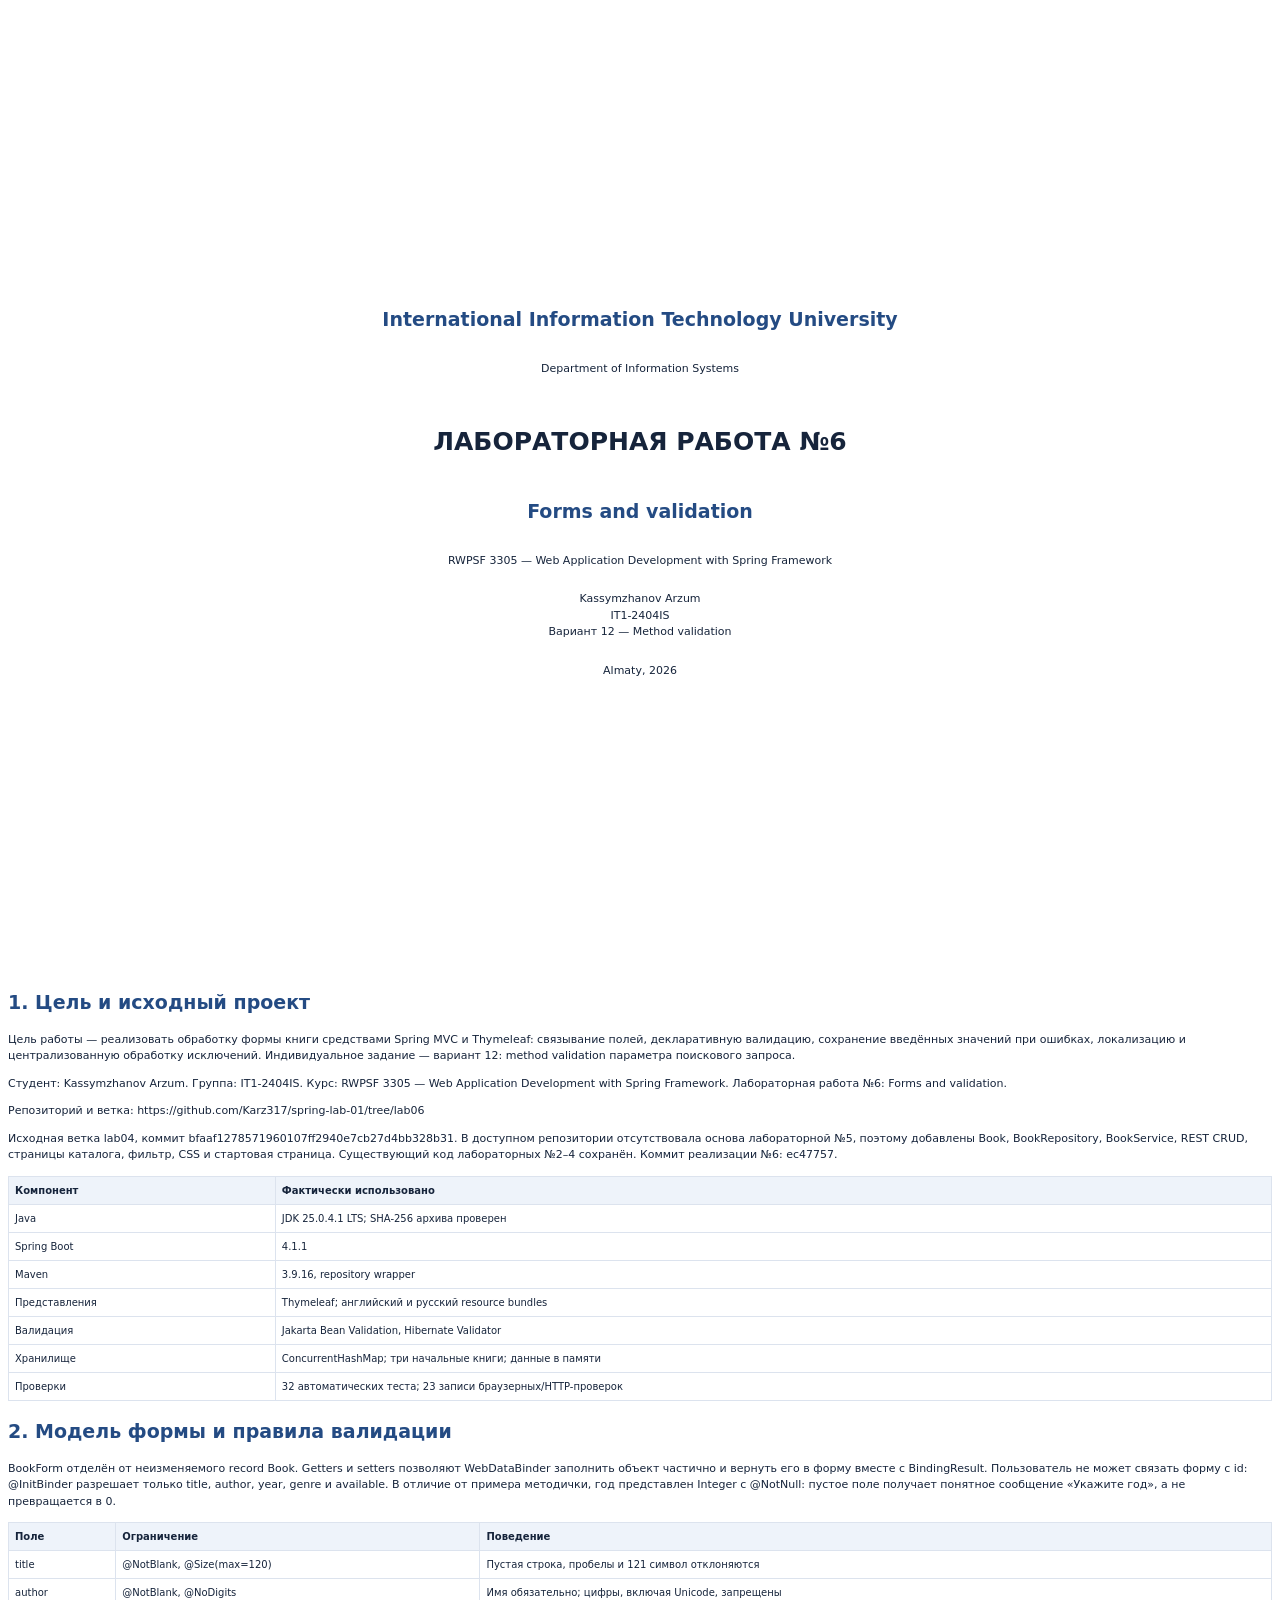
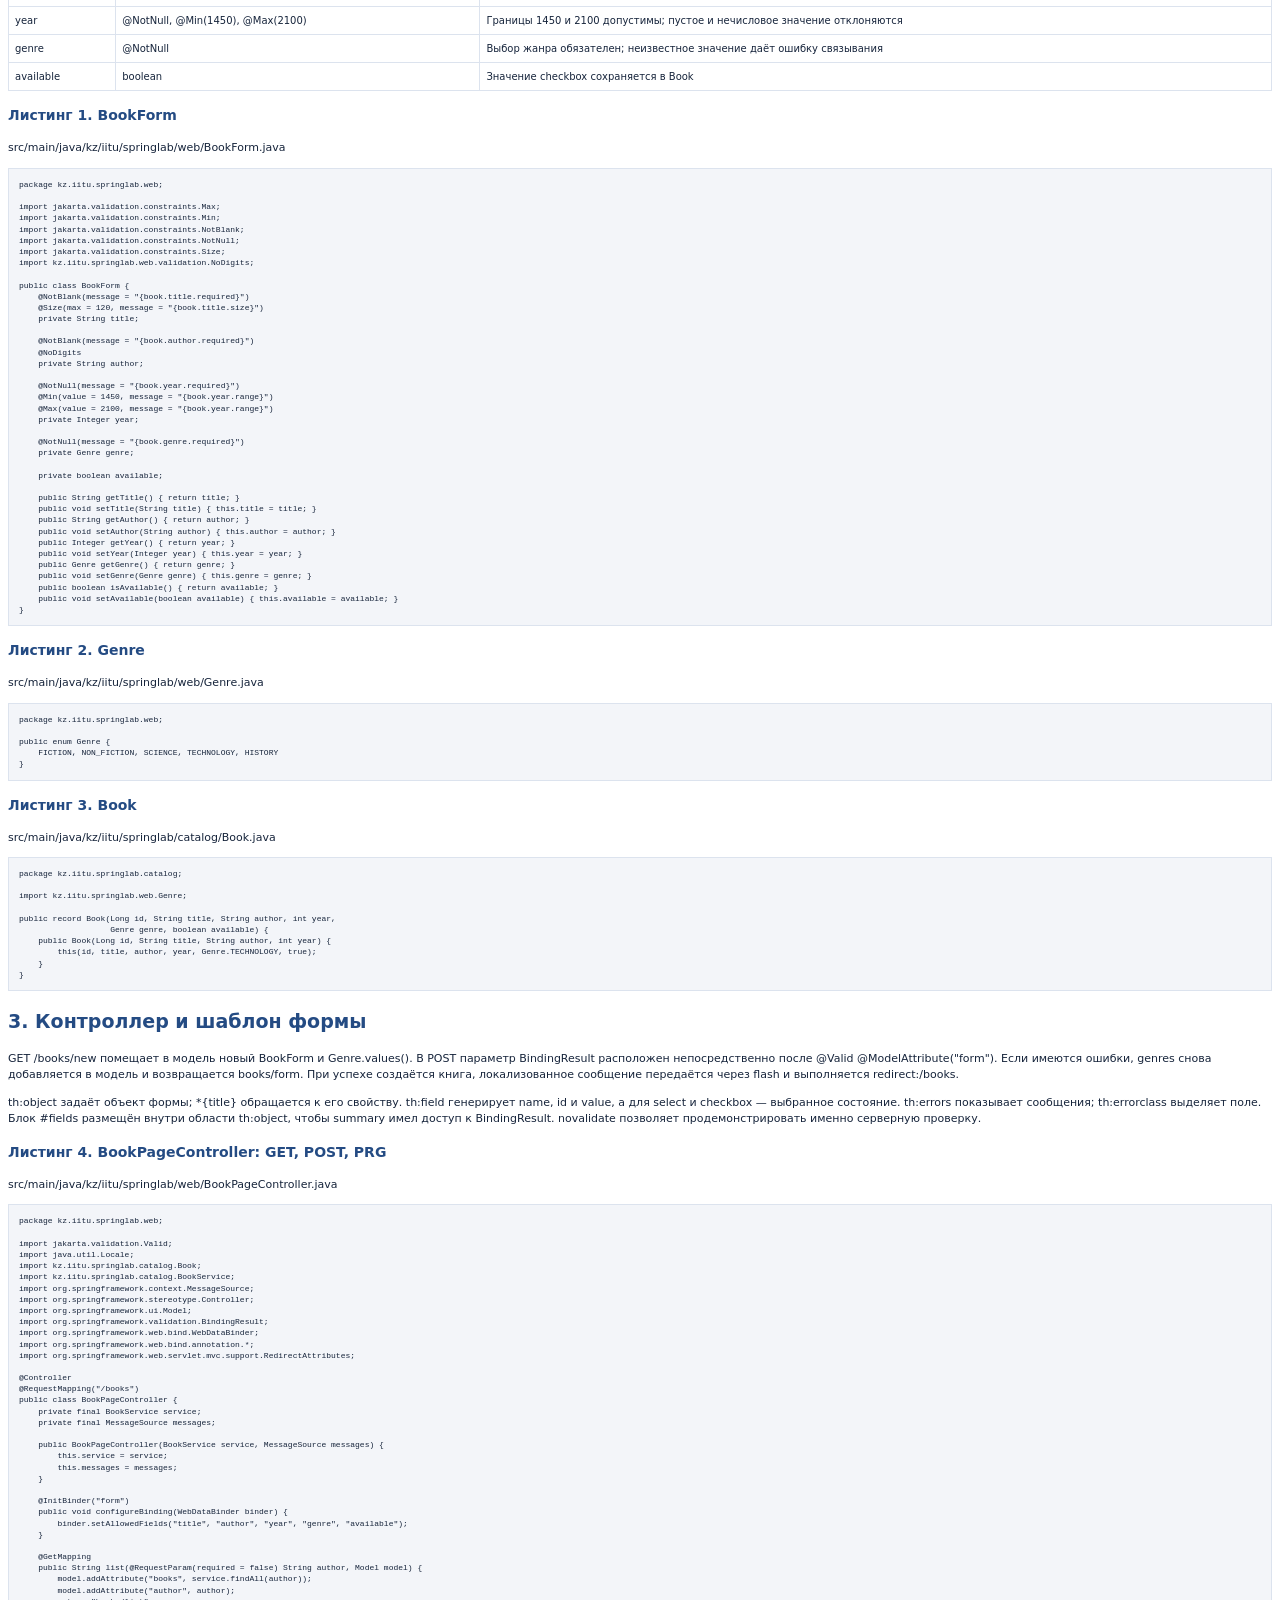
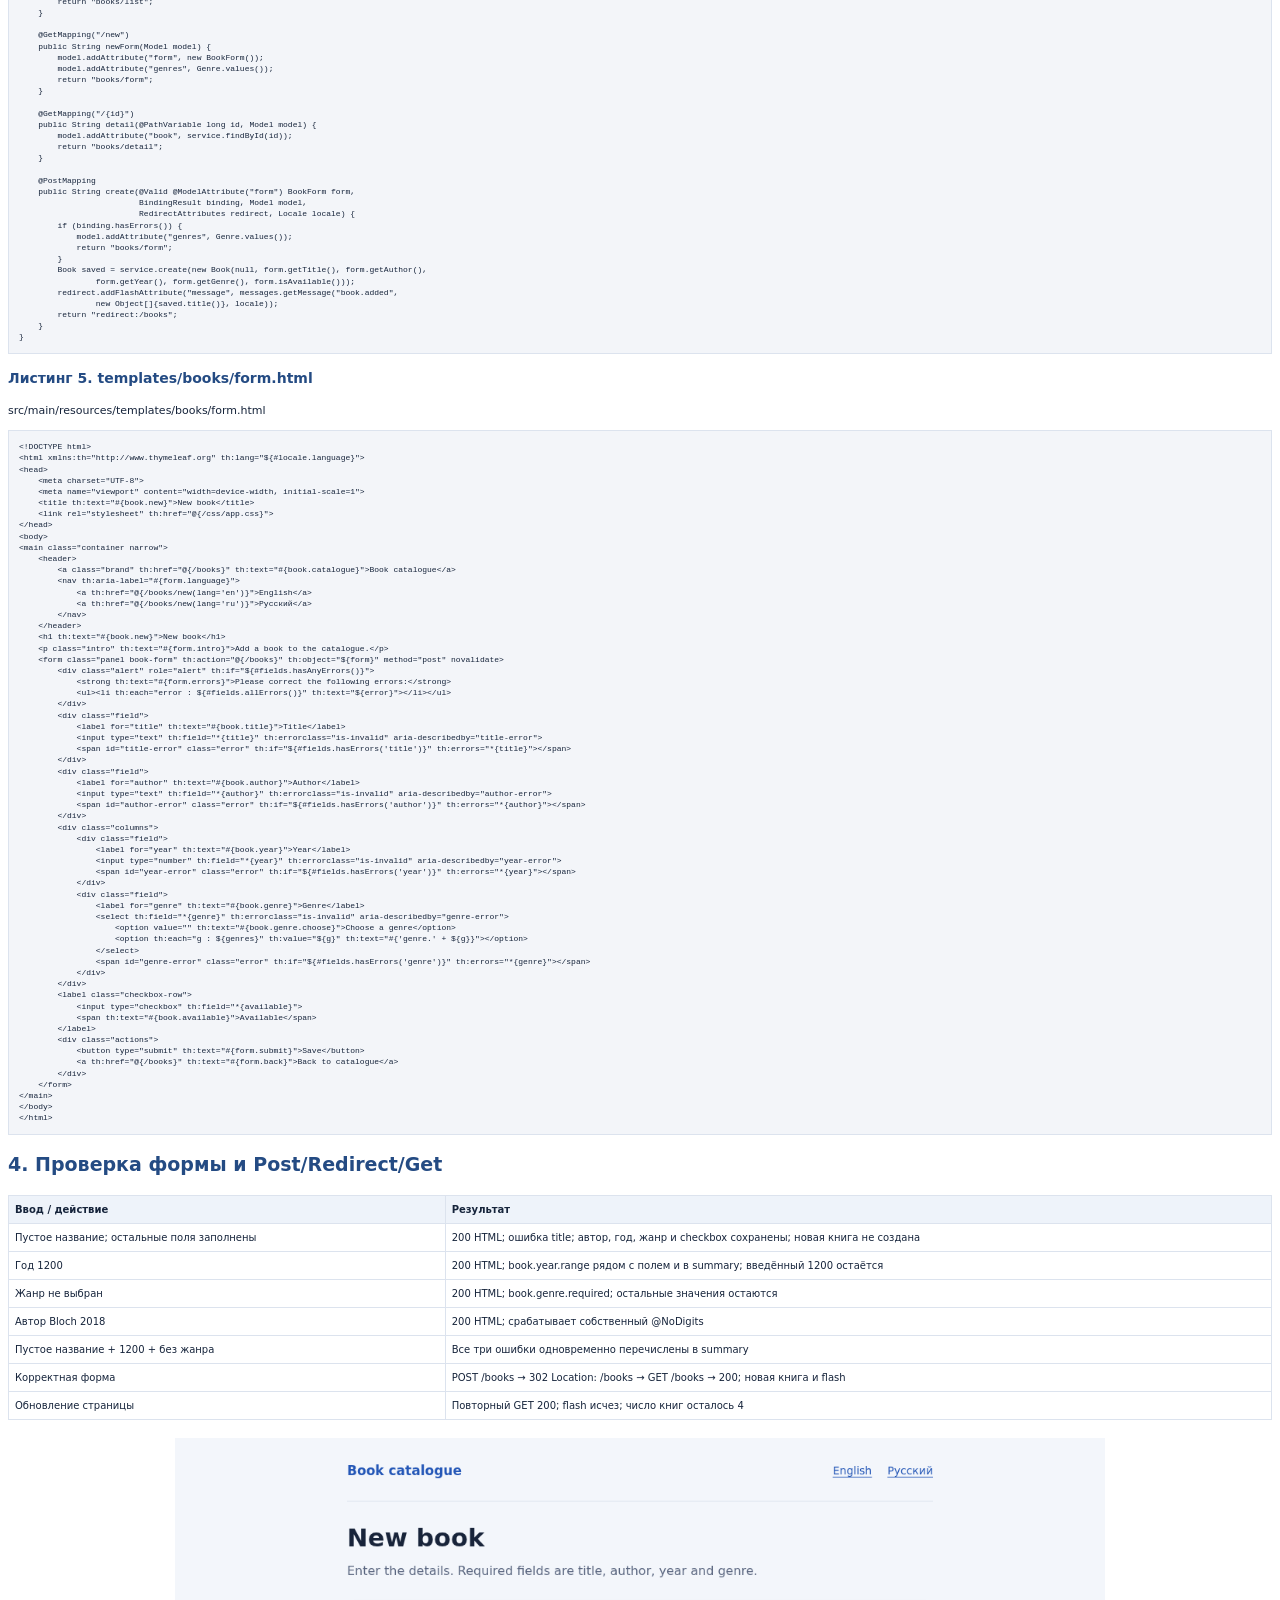
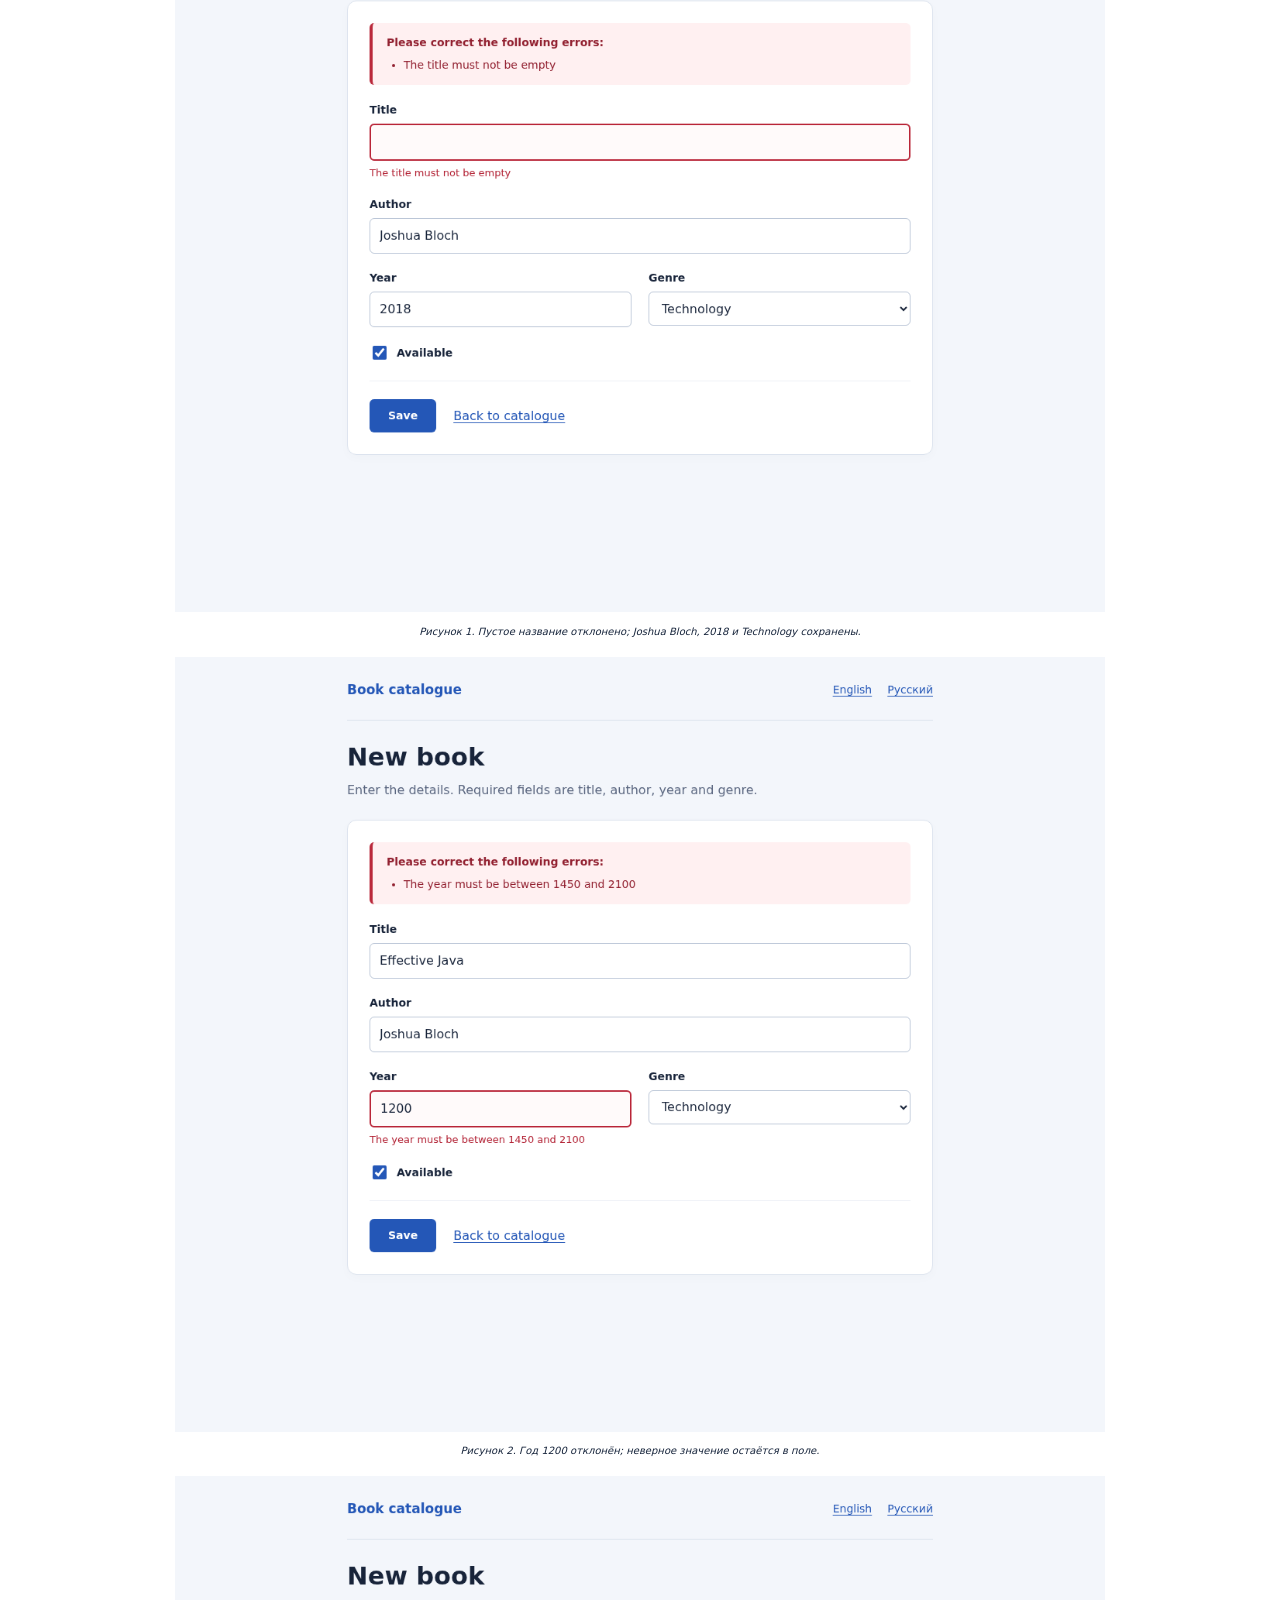
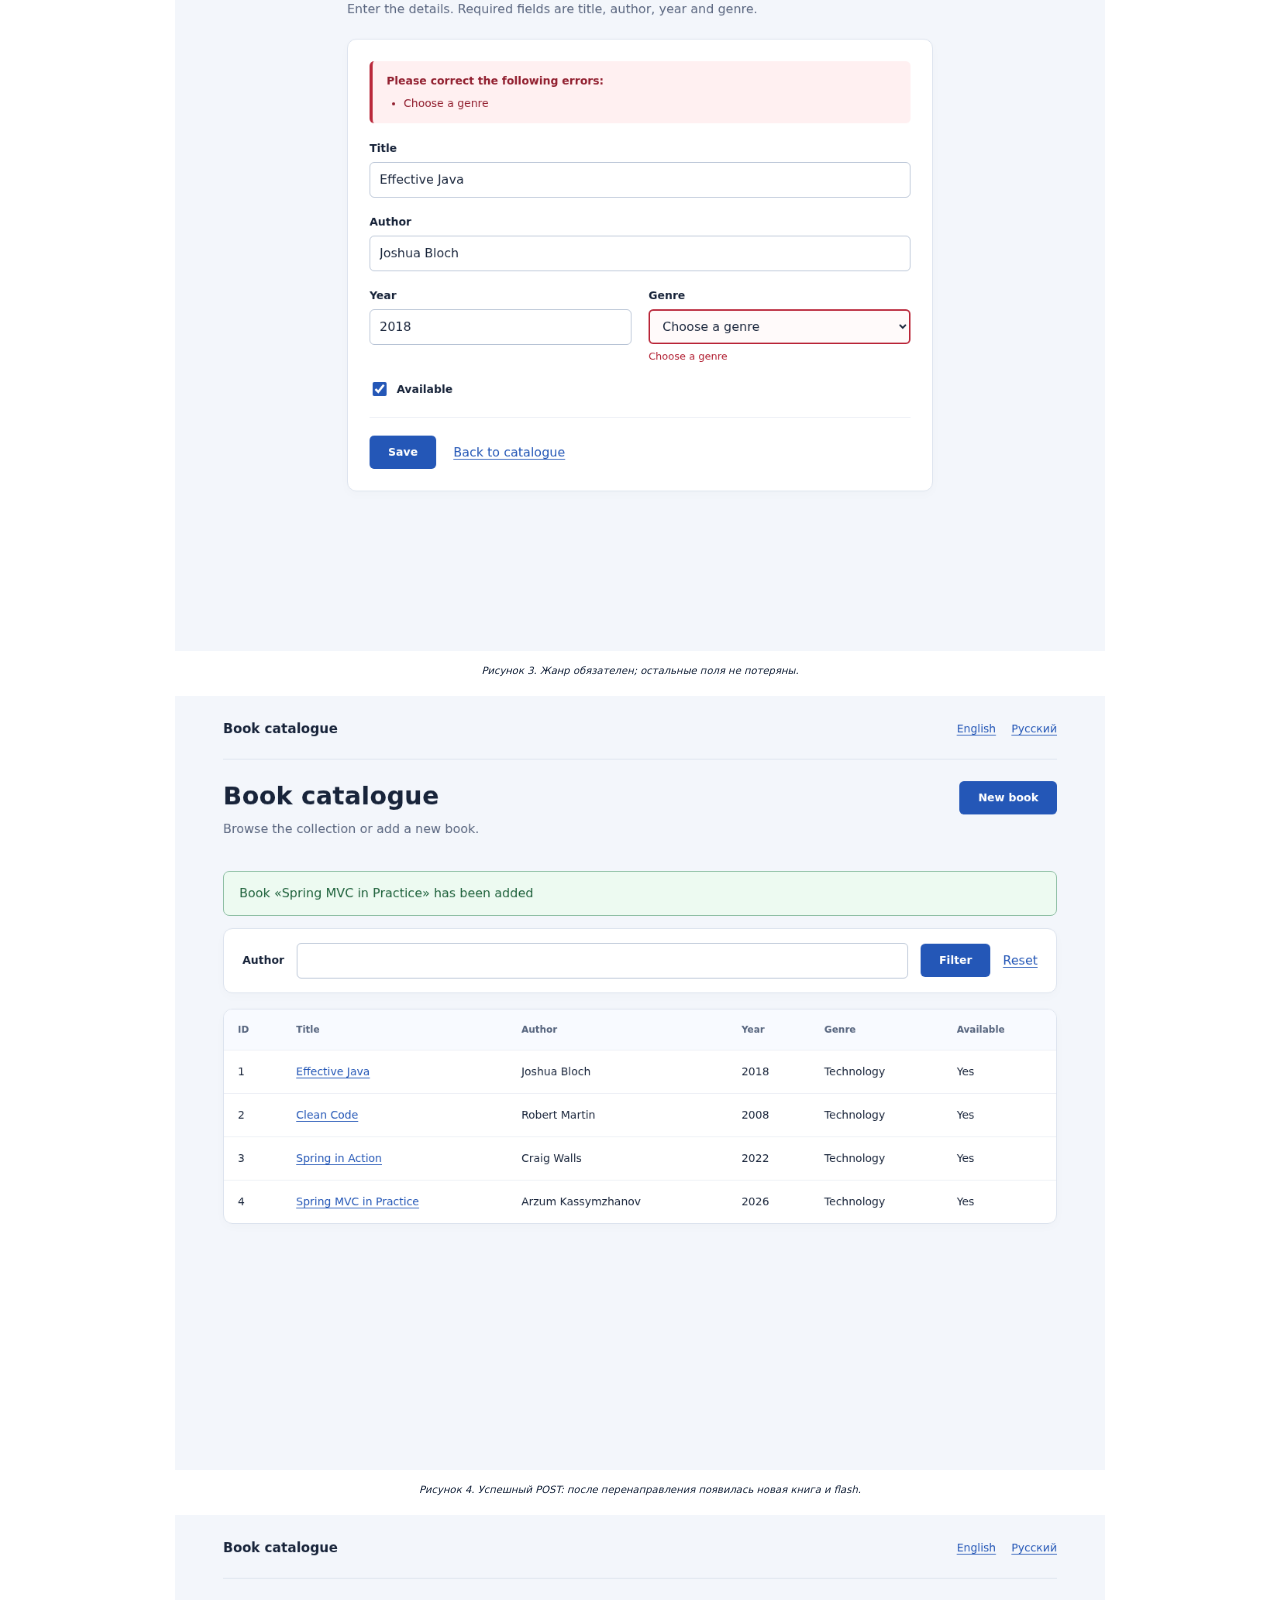
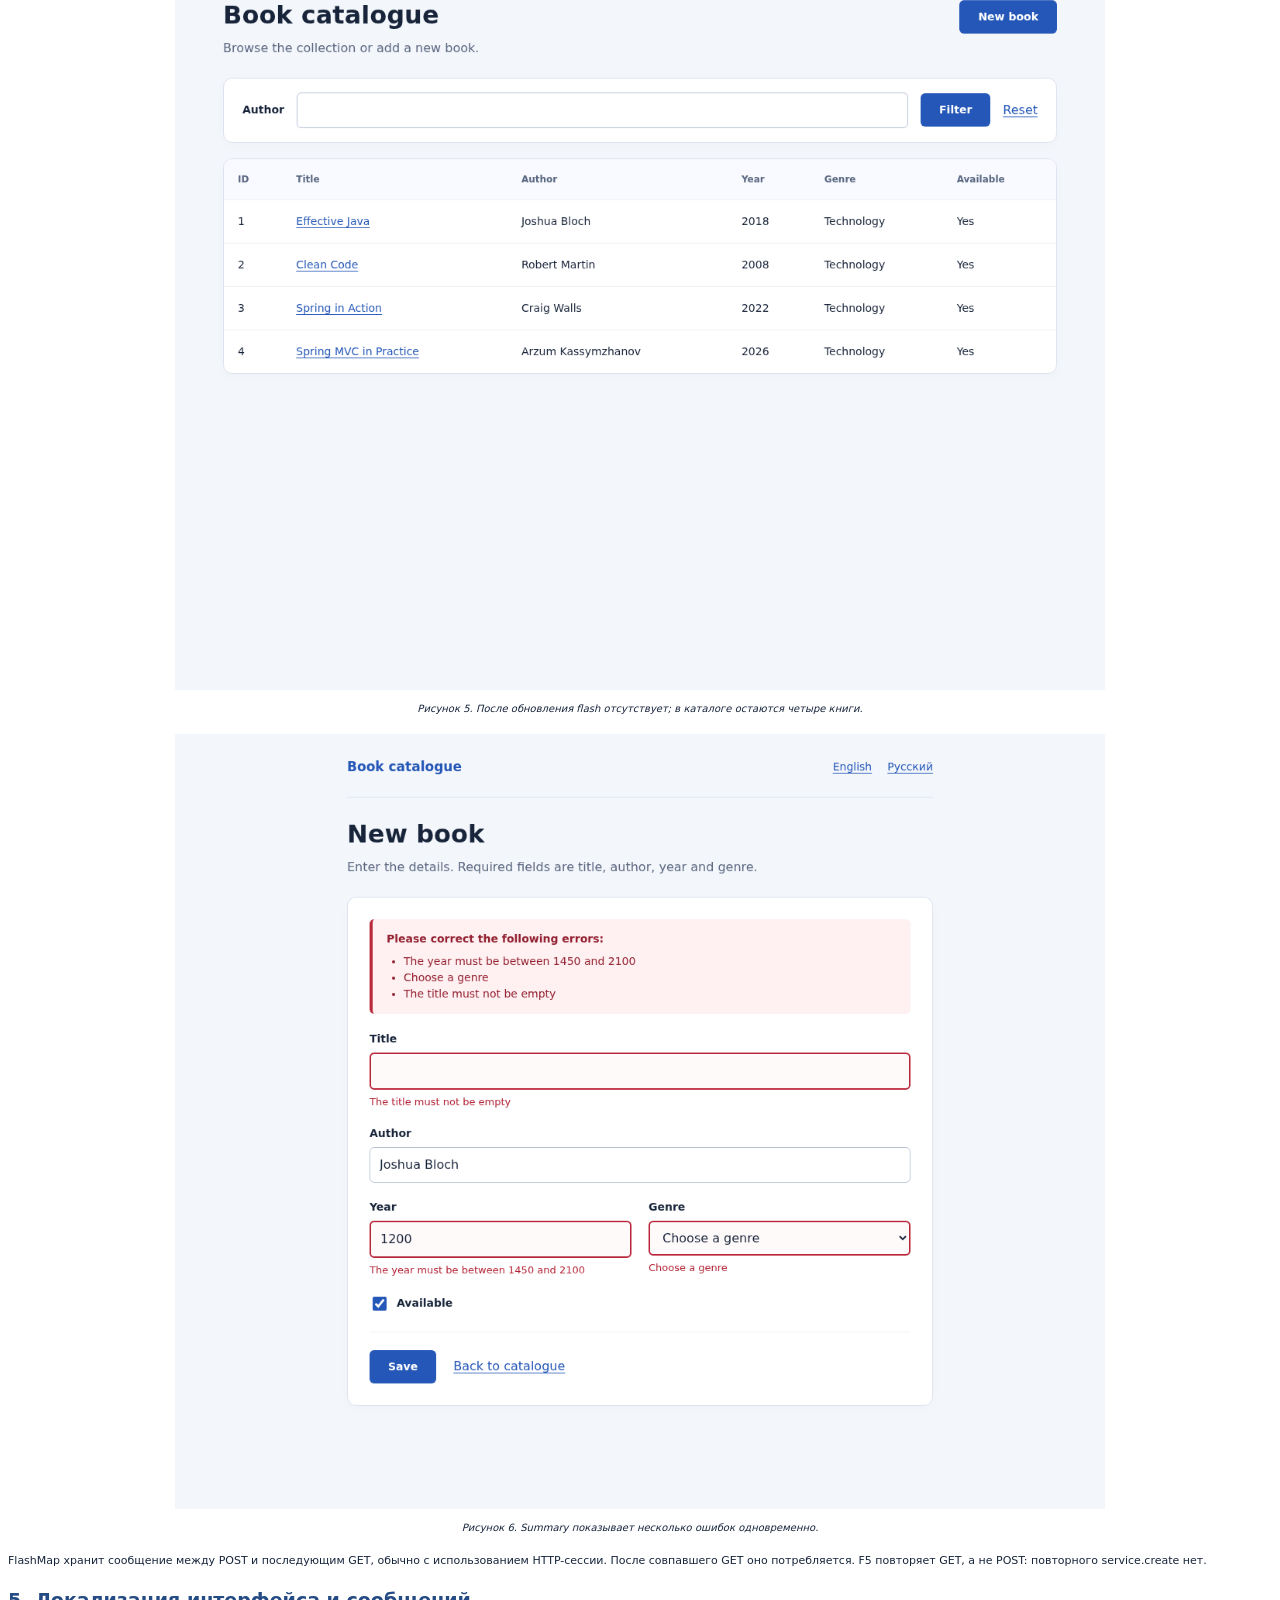
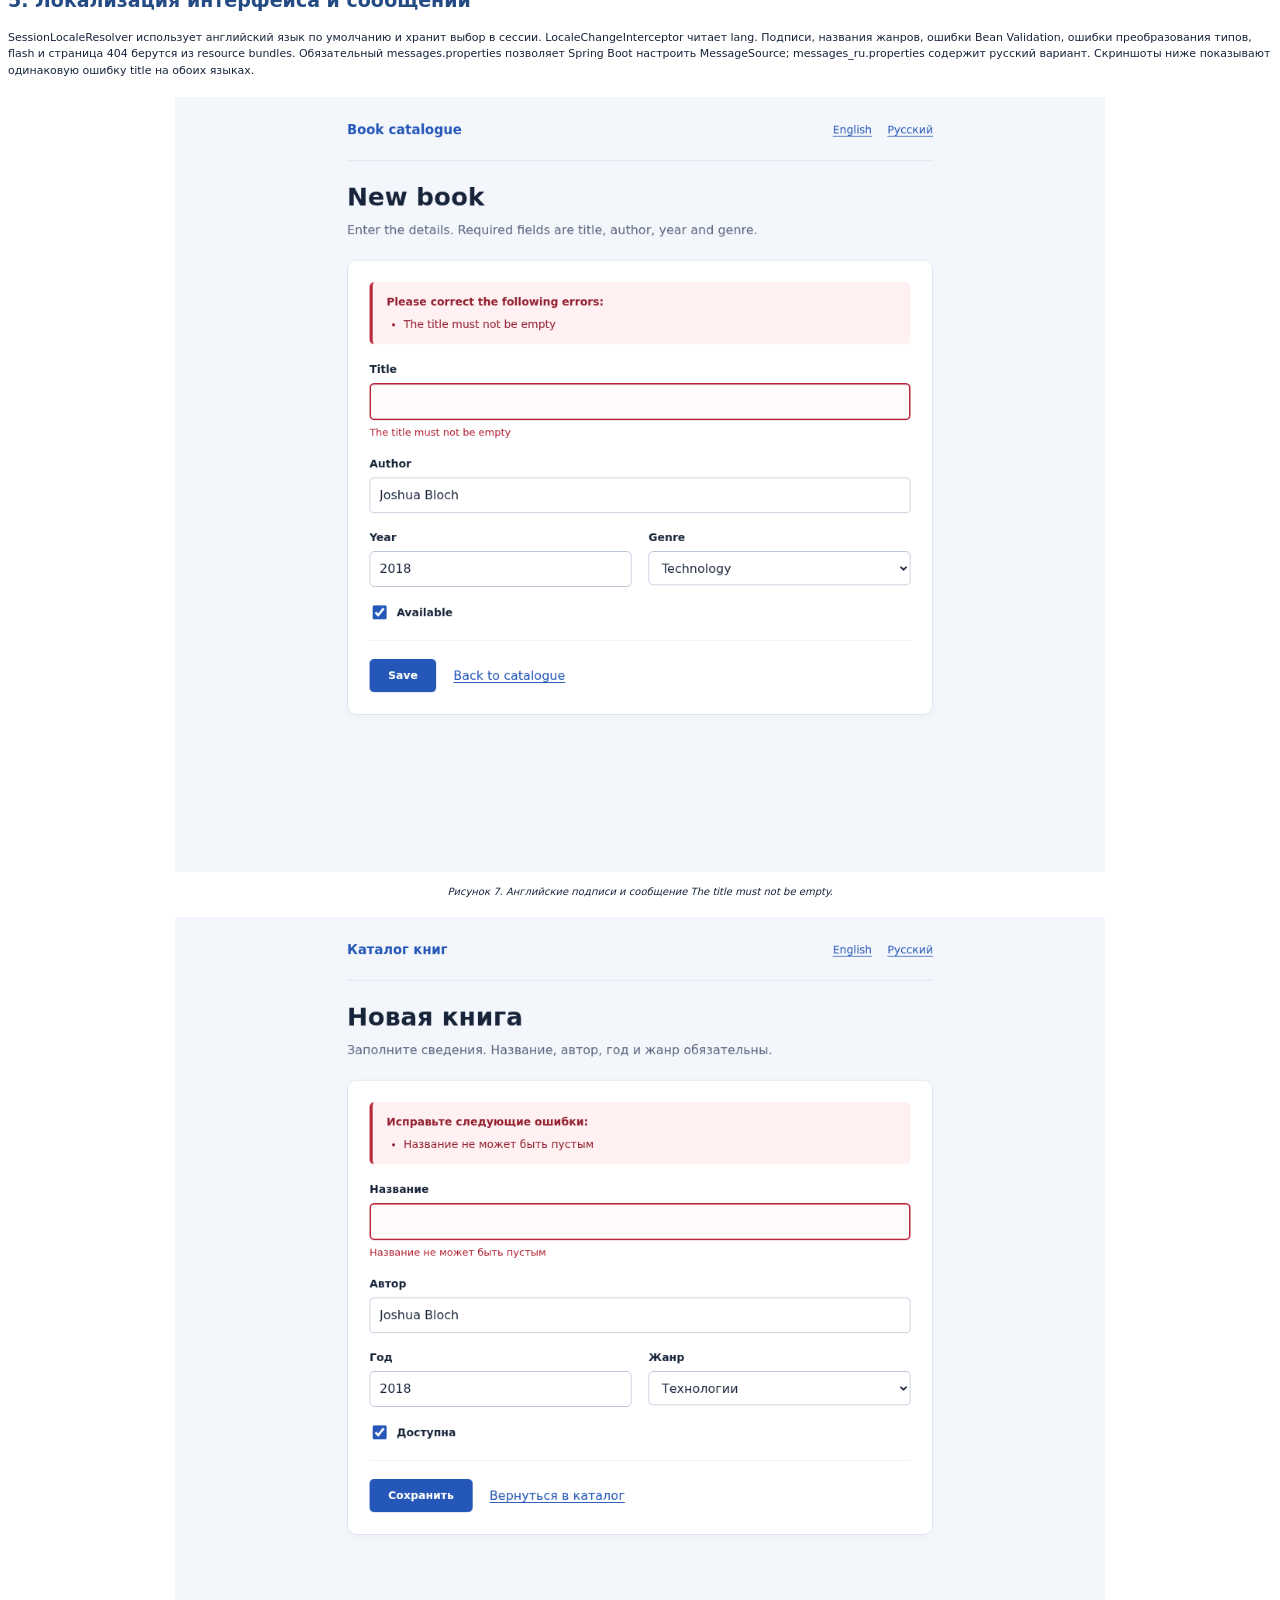
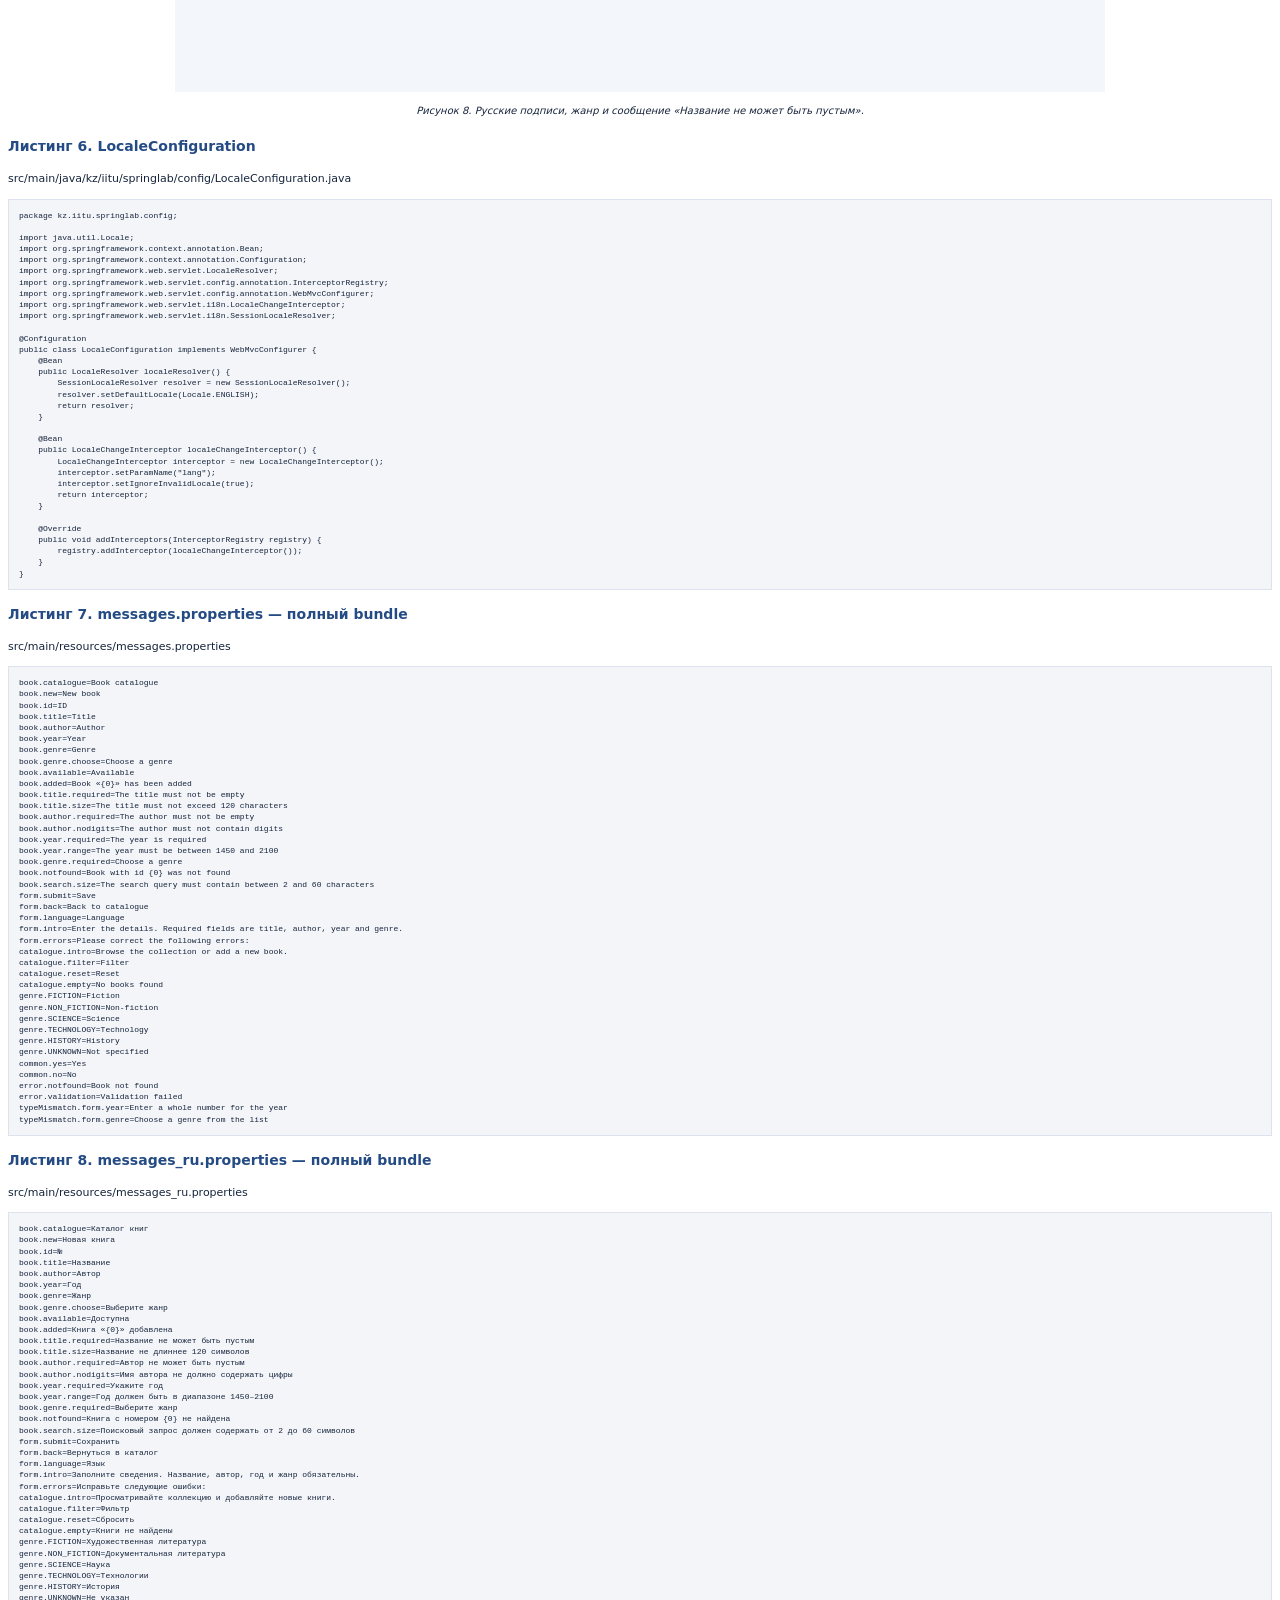
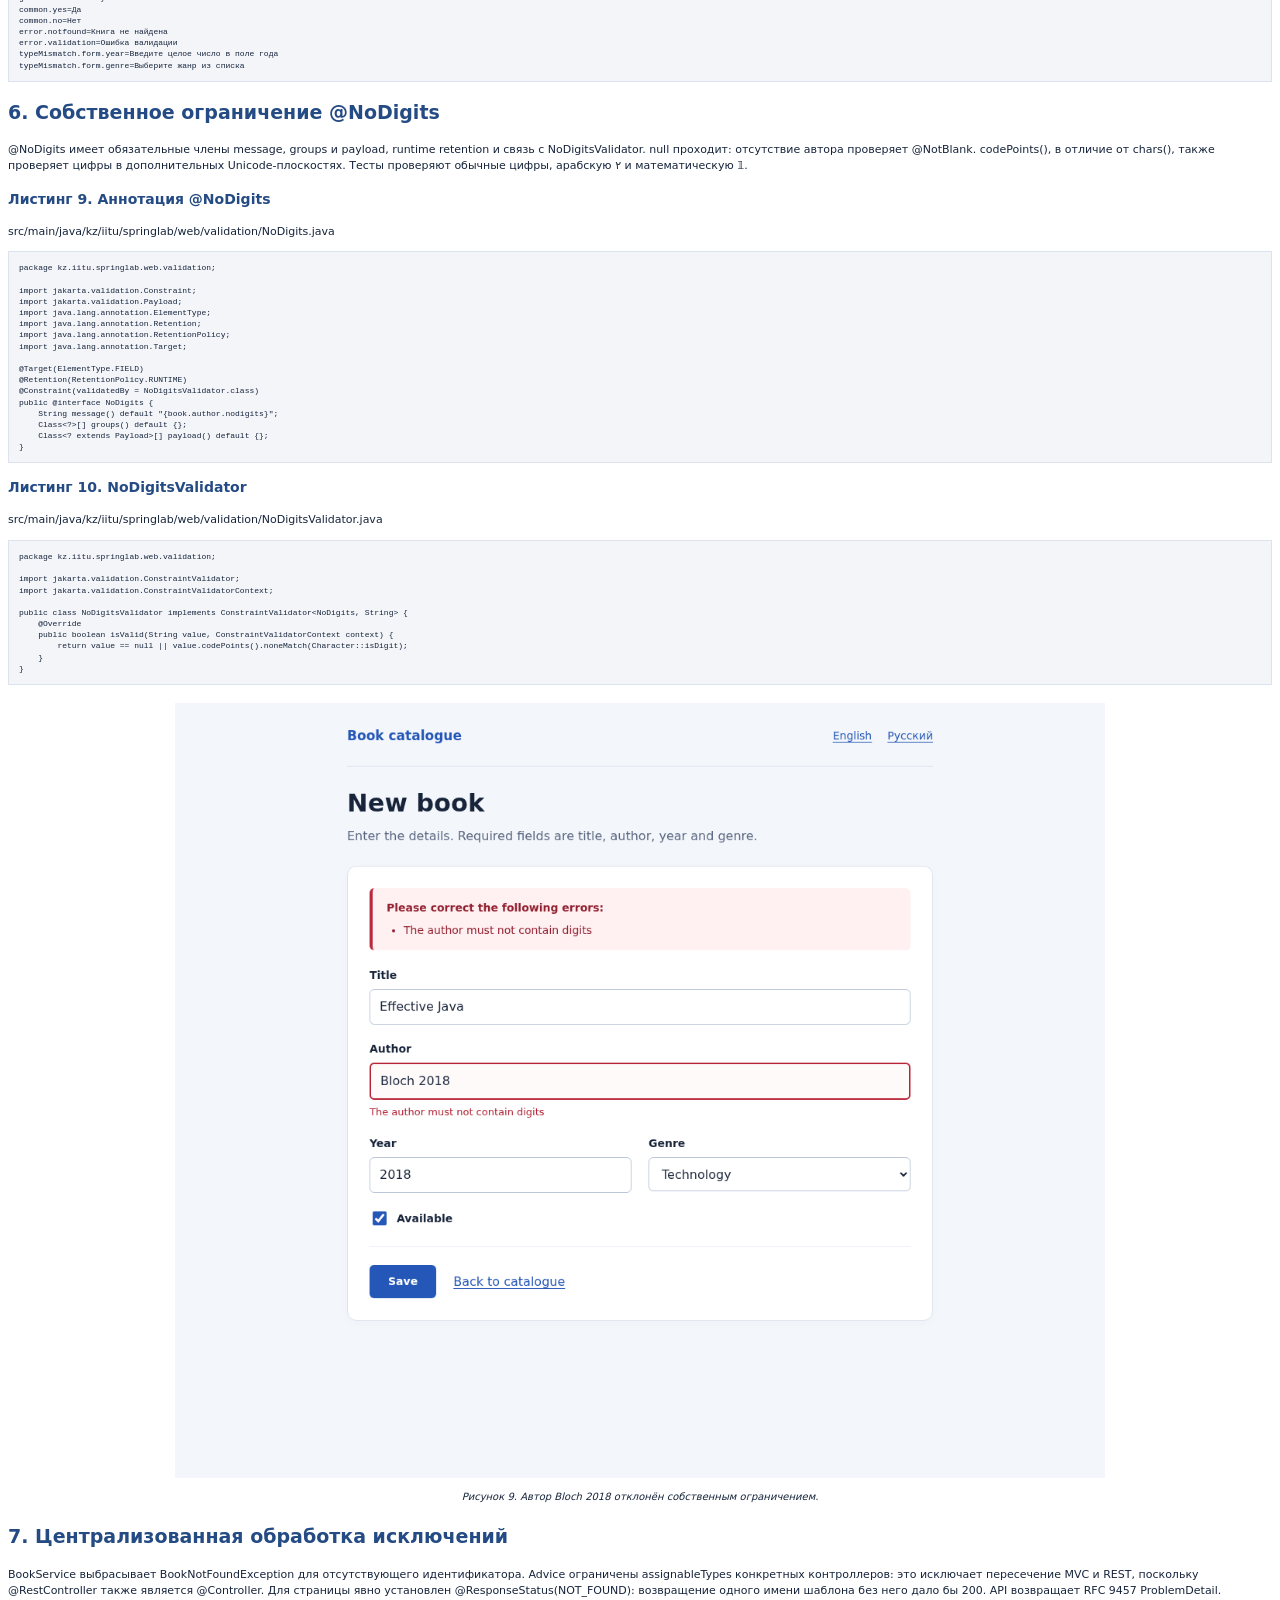
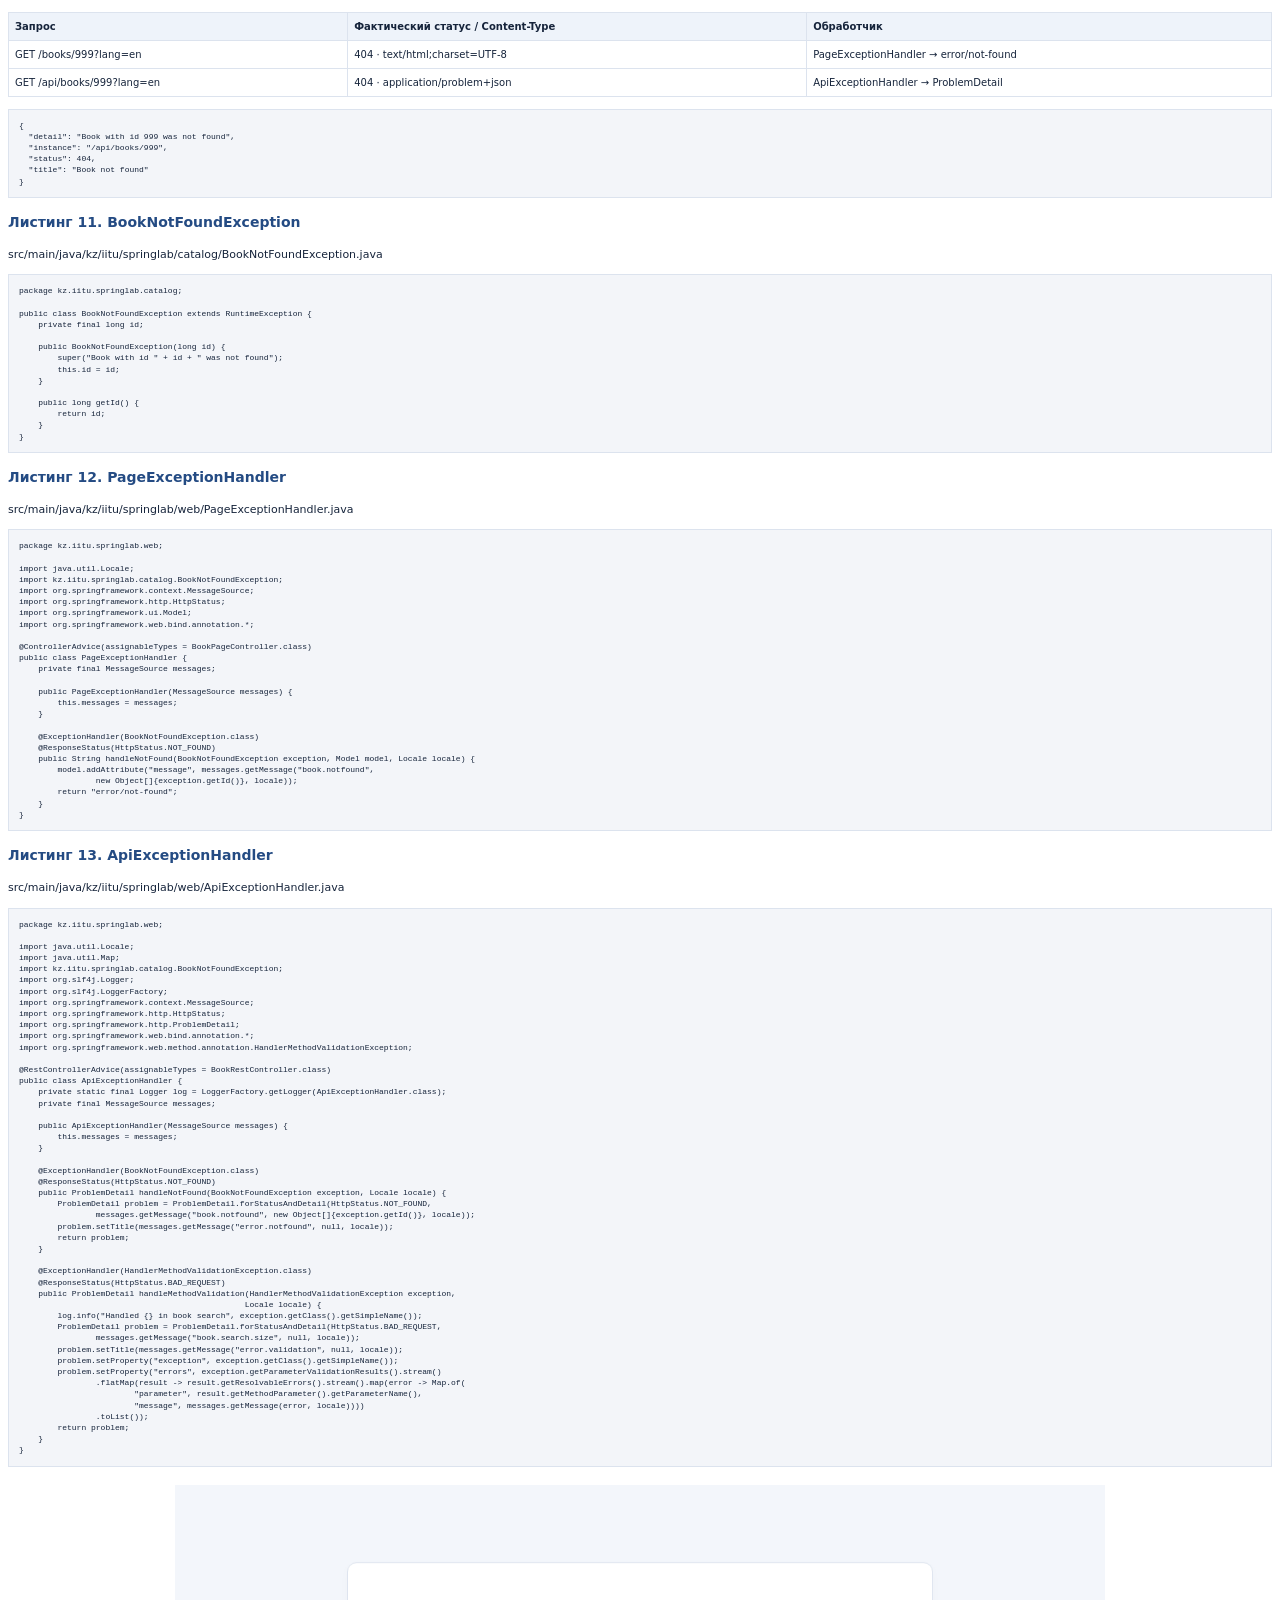
==== docs/report.html @ ee8e94be "docs: add lab06 report, verified screenshots and Windows instructions" ====
<!doctype html><html lang="ru"><head><meta charset="utf-8"><title>Lab06 — Kassymzhanov Arzum</title><style>@page {size:A4;margin:17mm 18mm;}body{font:11px/1.5 "DejaVu Sans",Arial;color:#16243b;}h1{font-size:25px;}h2{font-size:19px;color:#244b83;break-after:avoid;}h3{font-size:14px;color:#244b83;break-after:avoid;}p{overflow-wrap:anywhere;}pre{font:8px/1.4 "DejaVu Sans Mono",monospace;white-space:pre-wrap;overflow-wrap:anywhere;background:#f3f5f9;border:1px solid #dce3ee;padding:10px;}table{border-collapse:collapse;width:100%;font-size:10px;margin:12px 0;}th,td{border:1px solid #dce3ee;padding:6px;text-align:left;}th{background:#eef3fa;}tr{break-inside:avoid;}figure{margin:18px 0;break-inside:avoid;text-align:center;}img{max-width:100%;max-height:205mm;object-fit:contain;}figcaption{font-size:10px;font-style:italic;margin-top:6px;}.cover{height:255mm;display:flex;flex-direction:column;align-items:center;justify-content:center;text-align:center;break-after:page;}.cover h1{margin-top:35px;}</style></head><body><section class="cover"><h2>International Information Technology University</h2><p>Department of Information Systems</p><h1>ЛАБОРАТОРНАЯ РАБОТА №6</h1><h2>Forms and validation</h2><p>RWPSF 3305 — Web Application Development with Spring Framework</p><p>Kassymzhanov Arzum<br>IT1-2404IS<br>Вариант 12 — Method validation</p><p>Almaty, 2026</p></section><h2>1. Цель и исходный проект</h2><p>Цель работы — реализовать обработку формы книги средствами Spring MVC и Thymeleaf: связывание полей, декларативную валидацию, сохранение введённых значений при ошибках, локализацию и централизованную обработку исключений. Индивидуальное задание — вариант 12: method validation параметра поискового запроса.</p><p>Студент: Kassymzhanov Arzum. Группа: IT1-2404IS. Курс: RWPSF 3305 — Web Application Development with Spring Framework. Лабораторная работа №6: Forms and validation.</p><p>Репозиторий и ветка: https://github.com/Karz317/spring-lab-01/tree/lab06</p><p>Исходная ветка lab04, коммит bfaaf1278571960107ff2940e7cb27d4bb328b31. В доступном репозитории отсутствовала основа лабораторной №5, поэтому добавлены Book, BookRepository, BookService, REST CRUD, страницы каталога, фильтр, CSS и стартовая страница. Существующий код лабораторных №2–4 сохранён. Коммит реализации №6: ec47757.</p><table><tr><th>Компонент</th><th>Фактически использовано</th></tr><tr><td>Java</td><td>JDK 25.0.4.1 LTS; SHA-256 архива проверен</td></tr><tr><td>Spring Boot</td><td>4.1.1</td></tr><tr><td>Maven</td><td>3.9.16, repository wrapper</td></tr><tr><td>Представления</td><td>Thymeleaf; английский и русский resource bundles</td></tr><tr><td>Валидация</td><td>Jakarta Bean Validation, Hibernate Validator</td></tr><tr><td>Хранилище</td><td>ConcurrentHashMap; три начальные книги; данные в памяти</td></tr><tr><td>Проверки</td><td>32 автоматических теста; 23 записи браузерных/HTTP-проверок</td></tr></table><h2>2. Модель формы и правила валидации</h2><p>BookForm отделён от неизменяемого record Book. Getters и setters позволяют WebDataBinder заполнить объект частично и вернуть его в форму вместе с BindingResult. Пользователь не может связать форму с id: @InitBinder разрешает только title, author, year, genre и available. В отличие от примера методички, год представлен Integer с @NotNull: пустое поле получает понятное сообщение «Укажите год», а не превращается в 0.</p><table><tr><th>Поле</th><th>Ограничение</th><th>Поведение</th></tr><tr><td>title</td><td>@NotBlank, @Size(max=120)</td><td>Пустая строка, пробелы и 121 символ отклоняются</td></tr><tr><td>author</td><td>@NotBlank, @NoDigits</td><td>Имя обязательно; цифры, включая Unicode, запрещены</td></tr><tr><td>year</td><td>@NotNull, @Min(1450), @Max(2100)</td><td>Границы 1450 и 2100 допустимы; пустое и нечисловое значение отклоняются</td></tr><tr><td>genre</td><td>@NotNull</td><td>Выбор жанра обязателен; неизвестное значение даёт ошибку связывания</td></tr><tr><td>available</td><td>boolean</td><td>Значение checkbox сохраняется в Book</td></tr></table><h3>Листинг 1. BookForm</h3><p>src/main/java/kz/iitu/springlab/web/BookForm.java</p><pre><code>package kz.iitu.springlab.web;

import jakarta.validation.constraints.Max;
import jakarta.validation.constraints.Min;
import jakarta.validation.constraints.NotBlank;
import jakarta.validation.constraints.NotNull;
import jakarta.validation.constraints.Size;
import kz.iitu.springlab.web.validation.NoDigits;

public class BookForm {
    @NotBlank(message = &quot;{book.title.required}&quot;)
    @Size(max = 120, message = &quot;{book.title.size}&quot;)
    private String title;

    @NotBlank(message = &quot;{book.author.required}&quot;)
    @NoDigits
    private String author;

    @NotNull(message = &quot;{book.year.required}&quot;)
    @Min(value = 1450, message = &quot;{book.year.range}&quot;)
    @Max(value = 2100, message = &quot;{book.year.range}&quot;)
    private Integer year;

    @NotNull(message = &quot;{book.genre.required}&quot;)
    private Genre genre;

    private boolean available;

    public String getTitle() { return title; }
    public void setTitle(String title) { this.title = title; }
    public String getAuthor() { return author; }
    public void setAuthor(String author) { this.author = author; }
    public Integer getYear() { return year; }
    public void setYear(Integer year) { this.year = year; }
    public Genre getGenre() { return genre; }
    public void setGenre(Genre genre) { this.genre = genre; }
    public boolean isAvailable() { return available; }
    public void setAvailable(boolean available) { this.available = available; }
}</code></pre><h3>Листинг 2. Genre</h3><p>src/main/java/kz/iitu/springlab/web/Genre.java</p><pre><code>package kz.iitu.springlab.web;

public enum Genre {
    FICTION, NON_FICTION, SCIENCE, TECHNOLOGY, HISTORY
}</code></pre><h3>Листинг 3. Book</h3><p>src/main/java/kz/iitu/springlab/catalog/Book.java</p><pre><code>package kz.iitu.springlab.catalog;

import kz.iitu.springlab.web.Genre;

public record Book(Long id, String title, String author, int year,
                   Genre genre, boolean available) {
    public Book(Long id, String title, String author, int year) {
        this(id, title, author, year, Genre.TECHNOLOGY, true);
    }
}</code></pre><h2>3. Контроллер и шаблон формы</h2><p>GET /books/new помещает в модель новый BookForm и Genre.values(). В POST параметр BindingResult расположен непосредственно после @Valid @ModelAttribute(&quot;form&quot;). Если имеются ошибки, genres снова добавляется в модель и возвращается books/form. При успехе создаётся книга, локализованное сообщение передаётся через flash и выполняется redirect:/books.</p><p>th:object задаёт объект формы; *{title} обращается к его свойству. th:field генерирует name, id и value, а для select и checkbox — выбранное состояние. th:errors показывает сообщения; th:errorclass выделяет поле. Блок #fields размещён внутри области th:object, чтобы summary имел доступ к BindingResult. novalidate позволяет продемонстрировать именно серверную проверку.</p><h3>Листинг 4. BookPageController: GET, POST, PRG</h3><p>src/main/java/kz/iitu/springlab/web/BookPageController.java</p><pre><code>package kz.iitu.springlab.web;

import jakarta.validation.Valid;
import java.util.Locale;
import kz.iitu.springlab.catalog.Book;
import kz.iitu.springlab.catalog.BookService;
import org.springframework.context.MessageSource;
import org.springframework.stereotype.Controller;
import org.springframework.ui.Model;
import org.springframework.validation.BindingResult;
import org.springframework.web.bind.WebDataBinder;
import org.springframework.web.bind.annotation.*;
import org.springframework.web.servlet.mvc.support.RedirectAttributes;

@Controller
@RequestMapping(&quot;/books&quot;)
public class BookPageController {
    private final BookService service;
    private final MessageSource messages;

    public BookPageController(BookService service, MessageSource messages) {
        this.service = service;
        this.messages = messages;
    }

    @InitBinder(&quot;form&quot;)
    public void configureBinding(WebDataBinder binder) {
        binder.setAllowedFields(&quot;title&quot;, &quot;author&quot;, &quot;year&quot;, &quot;genre&quot;, &quot;available&quot;);
    }

    @GetMapping
    public String list(@RequestParam(required = false) String author, Model model) {
        model.addAttribute(&quot;books&quot;, service.findAll(author));
        model.addAttribute(&quot;author&quot;, author);
        return &quot;books/list&quot;;
    }

    @GetMapping(&quot;/new&quot;)
    public String newForm(Model model) {
        model.addAttribute(&quot;form&quot;, new BookForm());
        model.addAttribute(&quot;genres&quot;, Genre.values());
        return &quot;books/form&quot;;
    }

    @GetMapping(&quot;/{id}&quot;)
    public String detail(@PathVariable long id, Model model) {
        model.addAttribute(&quot;book&quot;, service.findById(id));
        return &quot;books/detail&quot;;
    }

    @PostMapping
    public String create(@Valid @ModelAttribute(&quot;form&quot;) BookForm form,
                         BindingResult binding, Model model,
                         RedirectAttributes redirect, Locale locale) {
        if (binding.hasErrors()) {
            model.addAttribute(&quot;genres&quot;, Genre.values());
            return &quot;books/form&quot;;
        }
        Book saved = service.create(new Book(null, form.getTitle(), form.getAuthor(),
                form.getYear(), form.getGenre(), form.isAvailable()));
        redirect.addFlashAttribute(&quot;message&quot;, messages.getMessage(&quot;book.added&quot;,
                new Object[]{saved.title()}, locale));
        return &quot;redirect:/books&quot;;
    }
}</code></pre><h3>Листинг 5. templates/books/form.html</h3><p>src/main/resources/templates/books/form.html</p><pre><code>&lt;!DOCTYPE html&gt;
&lt;html xmlns:th=&quot;http://www.thymeleaf.org&quot; th:lang=&quot;${#locale.language}&quot;&gt;
&lt;head&gt;
    &lt;meta charset=&quot;UTF-8&quot;&gt;
    &lt;meta name=&quot;viewport&quot; content=&quot;width=device-width, initial-scale=1&quot;&gt;
    &lt;title th:text=&quot;#{book.new}&quot;&gt;New book&lt;/title&gt;
    &lt;link rel=&quot;stylesheet&quot; th:href=&quot;@{/css/app.css}&quot;&gt;
&lt;/head&gt;
&lt;body&gt;
&lt;main class=&quot;container narrow&quot;&gt;
    &lt;header&gt;
        &lt;a class=&quot;brand&quot; th:href=&quot;@{/books}&quot; th:text=&quot;#{book.catalogue}&quot;&gt;Book catalogue&lt;/a&gt;
        &lt;nav th:aria-label=&quot;#{form.language}&quot;&gt;
            &lt;a th:href=&quot;@{/books/new(lang=&#x27;en&#x27;)}&quot;&gt;English&lt;/a&gt;
            &lt;a th:href=&quot;@{/books/new(lang=&#x27;ru&#x27;)}&quot;&gt;Русский&lt;/a&gt;
        &lt;/nav&gt;
    &lt;/header&gt;
    &lt;h1 th:text=&quot;#{book.new}&quot;&gt;New book&lt;/h1&gt;
    &lt;p class=&quot;intro&quot; th:text=&quot;#{form.intro}&quot;&gt;Add a book to the catalogue.&lt;/p&gt;
    &lt;form class=&quot;panel book-form&quot; th:action=&quot;@{/books}&quot; th:object=&quot;${form}&quot; method=&quot;post&quot; novalidate&gt;
        &lt;div class=&quot;alert&quot; role=&quot;alert&quot; th:if=&quot;${#fields.hasAnyErrors()}&quot;&gt;
            &lt;strong th:text=&quot;#{form.errors}&quot;&gt;Please correct the following errors:&lt;/strong&gt;
            &lt;ul&gt;&lt;li th:each=&quot;error : ${#fields.allErrors()}&quot; th:text=&quot;${error}&quot;&gt;&lt;/li&gt;&lt;/ul&gt;
        &lt;/div&gt;
        &lt;div class=&quot;field&quot;&gt;
            &lt;label for=&quot;title&quot; th:text=&quot;#{book.title}&quot;&gt;Title&lt;/label&gt;
            &lt;input type=&quot;text&quot; th:field=&quot;*{title}&quot; th:errorclass=&quot;is-invalid&quot; aria-describedby=&quot;title-error&quot;&gt;
            &lt;span id=&quot;title-error&quot; class=&quot;error&quot; th:if=&quot;${#fields.hasErrors(&#x27;title&#x27;)}&quot; th:errors=&quot;*{title}&quot;&gt;&lt;/span&gt;
        &lt;/div&gt;
        &lt;div class=&quot;field&quot;&gt;
            &lt;label for=&quot;author&quot; th:text=&quot;#{book.author}&quot;&gt;Author&lt;/label&gt;
            &lt;input type=&quot;text&quot; th:field=&quot;*{author}&quot; th:errorclass=&quot;is-invalid&quot; aria-describedby=&quot;author-error&quot;&gt;
            &lt;span id=&quot;author-error&quot; class=&quot;error&quot; th:if=&quot;${#fields.hasErrors(&#x27;author&#x27;)}&quot; th:errors=&quot;*{author}&quot;&gt;&lt;/span&gt;
        &lt;/div&gt;
        &lt;div class=&quot;columns&quot;&gt;
            &lt;div class=&quot;field&quot;&gt;
                &lt;label for=&quot;year&quot; th:text=&quot;#{book.year}&quot;&gt;Year&lt;/label&gt;
                &lt;input type=&quot;number&quot; th:field=&quot;*{year}&quot; th:errorclass=&quot;is-invalid&quot; aria-describedby=&quot;year-error&quot;&gt;
                &lt;span id=&quot;year-error&quot; class=&quot;error&quot; th:if=&quot;${#fields.hasErrors(&#x27;year&#x27;)}&quot; th:errors=&quot;*{year}&quot;&gt;&lt;/span&gt;
            &lt;/div&gt;
            &lt;div class=&quot;field&quot;&gt;
                &lt;label for=&quot;genre&quot; th:text=&quot;#{book.genre}&quot;&gt;Genre&lt;/label&gt;
                &lt;select th:field=&quot;*{genre}&quot; th:errorclass=&quot;is-invalid&quot; aria-describedby=&quot;genre-error&quot;&gt;
                    &lt;option value=&quot;&quot; th:text=&quot;#{book.genre.choose}&quot;&gt;Choose a genre&lt;/option&gt;
                    &lt;option th:each=&quot;g : ${genres}&quot; th:value=&quot;${g}&quot; th:text=&quot;#{&#x27;genre.&#x27; + ${g}}&quot;&gt;&lt;/option&gt;
                &lt;/select&gt;
                &lt;span id=&quot;genre-error&quot; class=&quot;error&quot; th:if=&quot;${#fields.hasErrors(&#x27;genre&#x27;)}&quot; th:errors=&quot;*{genre}&quot;&gt;&lt;/span&gt;
            &lt;/div&gt;
        &lt;/div&gt;
        &lt;label class=&quot;checkbox-row&quot;&gt;
            &lt;input type=&quot;checkbox&quot; th:field=&quot;*{available}&quot;&gt;
            &lt;span th:text=&quot;#{book.available}&quot;&gt;Available&lt;/span&gt;
        &lt;/label&gt;
        &lt;div class=&quot;actions&quot;&gt;
            &lt;button type=&quot;submit&quot; th:text=&quot;#{form.submit}&quot;&gt;Save&lt;/button&gt;
            &lt;a th:href=&quot;@{/books}&quot; th:text=&quot;#{form.back}&quot;&gt;Back to catalogue&lt;/a&gt;
        &lt;/div&gt;
    &lt;/form&gt;
&lt;/main&gt;
&lt;/body&gt;
&lt;/html&gt;</code></pre><h2>4. Проверка формы и Post/Redirect/Get</h2><table><tr><th>Ввод / действие</th><th>Результат</th></tr><tr><td>Пустое название; остальные поля заполнены</td><td>200 HTML; ошибка title; автор, год, жанр и checkbox сохранены; новая книга не создана</td></tr><tr><td>Год 1200</td><td>200 HTML; book.year.range рядом с полем и в summary; введённый 1200 остаётся</td></tr><tr><td>Жанр не выбран</td><td>200 HTML; book.genre.required; остальные значения остаются</td></tr><tr><td>Автор Bloch 2018</td><td>200 HTML; срабатывает собственный @NoDigits</td></tr><tr><td>Пустое название + 1200 + без жанра</td><td>Все три ошибки одновременно перечислены в summary</td></tr><tr><td>Корректная форма</td><td>POST /books → 302 Location: /books → GET /books → 200; новая книга и flash</td></tr><tr><td>Обновление страницы</td><td>Повторный GET 200; flash исчез; число книг осталось 4</td></tr></table><figure><img src="screenshots/03-empty-title.png"><figcaption>Рисунок 1. Пустое название отклонено; Joshua Bloch, 2018 и Technology сохранены.</figcaption></figure><figure><img src="screenshots/04-year-range.png"><figcaption>Рисунок 2. Год 1200 отклонён; неверное значение остаётся в поле.</figcaption></figure><figure><img src="screenshots/05-no-genre.png"><figcaption>Рисунок 3. Жанр обязателен; остальные поля не потеряны.</figcaption></figure><figure><img src="screenshots/09-success-flash.png"><figcaption>Рисунок 4. Успешный POST: после перенаправления появилась новая книга и flash.</figcaption></figure><figure><img src="screenshots/10-refresh-no-duplicate.png"><figcaption>Рисунок 5. После обновления flash отсутствует; в каталоге остаются четыре книги.</figcaption></figure><figure><img src="screenshots/08-combined-errors.png"><figcaption>Рисунок 6. Summary показывает несколько ошибок одновременно.</figcaption></figure><p>FlashMap хранит сообщение между POST и последующим GET, обычно с использованием HTTP-сессии. После совпавшего GET оно потребляется. F5 повторяет GET, а не POST: повторного service.create нет.</p><h2>5. Локализация интерфейса и сообщений</h2><p>SessionLocaleResolver использует английский язык по умолчанию и хранит выбор в сессии. LocaleChangeInterceptor читает lang. Подписи, названия жанров, ошибки Bean Validation, ошибки преобразования типов, flash и страница 404 берутся из resource bundles. Обязательный messages.properties позволяет Spring Boot настроить MessageSource; messages_ru.properties содержит русский вариант. Скриншоты ниже показывают одинаковую ошибку title на обоих языках.</p><figure><img src="screenshots/03-empty-title.png"><figcaption>Рисунок 7. Английские подписи и сообщение The title must not be empty.</figcaption></figure><figure><img src="screenshots/07-russian-validation.png"><figcaption>Рисунок 8. Русские подписи, жанр и сообщение «Название не может быть пустым».</figcaption></figure><h3>Листинг 6. LocaleConfiguration</h3><p>src/main/java/kz/iitu/springlab/config/LocaleConfiguration.java</p><pre><code>package kz.iitu.springlab.config;

import java.util.Locale;
import org.springframework.context.annotation.Bean;
import org.springframework.context.annotation.Configuration;
import org.springframework.web.servlet.LocaleResolver;
import org.springframework.web.servlet.config.annotation.InterceptorRegistry;
import org.springframework.web.servlet.config.annotation.WebMvcConfigurer;
import org.springframework.web.servlet.i18n.LocaleChangeInterceptor;
import org.springframework.web.servlet.i18n.SessionLocaleResolver;

@Configuration
public class LocaleConfiguration implements WebMvcConfigurer {
    @Bean
    public LocaleResolver localeResolver() {
        SessionLocaleResolver resolver = new SessionLocaleResolver();
        resolver.setDefaultLocale(Locale.ENGLISH);
        return resolver;
    }

    @Bean
    public LocaleChangeInterceptor localeChangeInterceptor() {
        LocaleChangeInterceptor interceptor = new LocaleChangeInterceptor();
        interceptor.setParamName(&quot;lang&quot;);
        interceptor.setIgnoreInvalidLocale(true);
        return interceptor;
    }

    @Override
    public void addInterceptors(InterceptorRegistry registry) {
        registry.addInterceptor(localeChangeInterceptor());
    }
}</code></pre><h3>Листинг 7. messages.properties — полный bundle</h3><p>src/main/resources/messages.properties</p><pre><code>book.catalogue=Book catalogue
book.new=New book
book.id=ID
book.title=Title
book.author=Author
book.year=Year
book.genre=Genre
book.genre.choose=Choose a genre
book.available=Available
book.added=Book «{0}» has been added
book.title.required=The title must not be empty
book.title.size=The title must not exceed 120 characters
book.author.required=The author must not be empty
book.author.nodigits=The author must not contain digits
book.year.required=The year is required
book.year.range=The year must be between 1450 and 2100
book.genre.required=Choose a genre
book.notfound=Book with id {0} was not found
book.search.size=The search query must contain between 2 and 60 characters
form.submit=Save
form.back=Back to catalogue
form.language=Language
form.intro=Enter the details. Required fields are title, author, year and genre.
form.errors=Please correct the following errors:
catalogue.intro=Browse the collection or add a new book.
catalogue.filter=Filter
catalogue.reset=Reset
catalogue.empty=No books found
genre.FICTION=Fiction
genre.NON_FICTION=Non-fiction
genre.SCIENCE=Science
genre.TECHNOLOGY=Technology
genre.HISTORY=History
genre.UNKNOWN=Not specified
common.yes=Yes
common.no=No
error.notfound=Book not found
error.validation=Validation failed
typeMismatch.form.year=Enter a whole number for the year
typeMismatch.form.genre=Choose a genre from the list</code></pre><h3>Листинг 8. messages_ru.properties — полный bundle</h3><p>src/main/resources/messages_ru.properties</p><pre><code>book.catalogue=Каталог книг
book.new=Новая книга
book.id=№
book.title=Название
book.author=Автор
book.year=Год
book.genre=Жанр
book.genre.choose=Выберите жанр
book.available=Доступна
book.added=Книга «{0}» добавлена
book.title.required=Название не может быть пустым
book.title.size=Название не длиннее 120 символов
book.author.required=Автор не может быть пустым
book.author.nodigits=Имя автора не должно содержать цифры
book.year.required=Укажите год
book.year.range=Год должен быть в диапазоне 1450–2100
book.genre.required=Выберите жанр
book.notfound=Книга с номером {0} не найдена
book.search.size=Поисковый запрос должен содержать от 2 до 60 символов
form.submit=Сохранить
form.back=Вернуться в каталог
form.language=Язык
form.intro=Заполните сведения. Название, автор, год и жанр обязательны.
form.errors=Исправьте следующие ошибки:
catalogue.intro=Просматривайте коллекцию и добавляйте новые книги.
catalogue.filter=Фильтр
catalogue.reset=Сбросить
catalogue.empty=Книги не найдены
genre.FICTION=Художественная литература
genre.NON_FICTION=Документальная литература
genre.SCIENCE=Наука
genre.TECHNOLOGY=Технологии
genre.HISTORY=История
genre.UNKNOWN=Не указан
common.yes=Да
common.no=Нет
error.notfound=Книга не найдена
error.validation=Ошибка валидации
typeMismatch.form.year=Введите целое число в поле года
typeMismatch.form.genre=Выберите жанр из списка</code></pre><h2>6. Собственное ограничение @NoDigits</h2><p>@NoDigits имеет обязательные члены message, groups и payload, runtime retention и связь с NoDigitsValidator. null проходит: отсутствие автора проверяет @NotBlank. codePoints(), в отличие от chars(), также проверяет цифры в дополнительных Unicode-плоскостях. Тесты проверяют обычные цифры, арабскую ٢ и математическую 𝟙.</p><h3>Листинг 9. Аннотация @NoDigits</h3><p>src/main/java/kz/iitu/springlab/web/validation/NoDigits.java</p><pre><code>package kz.iitu.springlab.web.validation;

import jakarta.validation.Constraint;
import jakarta.validation.Payload;
import java.lang.annotation.ElementType;
import java.lang.annotation.Retention;
import java.lang.annotation.RetentionPolicy;
import java.lang.annotation.Target;

@Target(ElementType.FIELD)
@Retention(RetentionPolicy.RUNTIME)
@Constraint(validatedBy = NoDigitsValidator.class)
public @interface NoDigits {
    String message() default &quot;{book.author.nodigits}&quot;;
    Class&lt;?&gt;[] groups() default {};
    Class&lt;? extends Payload&gt;[] payload() default {};
}</code></pre><h3>Листинг 10. NoDigitsValidator</h3><p>src/main/java/kz/iitu/springlab/web/validation/NoDigitsValidator.java</p><pre><code>package kz.iitu.springlab.web.validation;

import jakarta.validation.ConstraintValidator;
import jakarta.validation.ConstraintValidatorContext;

public class NoDigitsValidator implements ConstraintValidator&lt;NoDigits, String&gt; {
    @Override
    public boolean isValid(String value, ConstraintValidatorContext context) {
        return value == null || value.codePoints().noneMatch(Character::isDigit);
    }
}</code></pre><figure><img src="screenshots/06-author-digits.png"><figcaption>Рисунок 9. Автор Bloch 2018 отклонён собственным ограничением.</figcaption></figure><h2>7. Централизованная обработка исключений</h2><p>BookService выбрасывает BookNotFoundException для отсутствующего идентификатора. Advice ограничены assignableTypes конкретных контроллеров: это исключает пересечение MVC и REST, поскольку @RestController также является @Controller. Для страницы явно установлен @ResponseStatus(NOT_FOUND): возвращение одного имени шаблона без него дало бы 200. API возвращает RFC 9457 ProblemDetail.</p><table><tr><th>Запрос</th><th>Фактический статус / Content-Type</th><th>Обработчик</th></tr><tr><td>GET /books/999?lang=en</td><td>404 · text/html;charset=UTF-8</td><td>PageExceptionHandler → error/not-found</td></tr><tr><td>GET /api/books/999?lang=en</td><td>404 · application/problem+json</td><td>ApiExceptionHandler → ProblemDetail</td></tr></table><pre><code>{
  &quot;detail&quot;: &quot;Book with id 999 was not found&quot;,
  &quot;instance&quot;: &quot;/api/books/999&quot;,
  &quot;status&quot;: 404,
  &quot;title&quot;: &quot;Book not found&quot;
}</code></pre><h3>Листинг 11. BookNotFoundException</h3><p>src/main/java/kz/iitu/springlab/catalog/BookNotFoundException.java</p><pre><code>package kz.iitu.springlab.catalog;

public class BookNotFoundException extends RuntimeException {
    private final long id;

    public BookNotFoundException(long id) {
        super(&quot;Book with id &quot; + id + &quot; was not found&quot;);
        this.id = id;
    }

    public long getId() {
        return id;
    }
}</code></pre><h3>Листинг 12. PageExceptionHandler</h3><p>src/main/java/kz/iitu/springlab/web/PageExceptionHandler.java</p><pre><code>package kz.iitu.springlab.web;

import java.util.Locale;
import kz.iitu.springlab.catalog.BookNotFoundException;
import org.springframework.context.MessageSource;
import org.springframework.http.HttpStatus;
import org.springframework.ui.Model;
import org.springframework.web.bind.annotation.*;

@ControllerAdvice(assignableTypes = BookPageController.class)
public class PageExceptionHandler {
    private final MessageSource messages;

    public PageExceptionHandler(MessageSource messages) {
        this.messages = messages;
    }

    @ExceptionHandler(BookNotFoundException.class)
    @ResponseStatus(HttpStatus.NOT_FOUND)
    public String handleNotFound(BookNotFoundException exception, Model model, Locale locale) {
        model.addAttribute(&quot;message&quot;, messages.getMessage(&quot;book.notfound&quot;,
                new Object[]{exception.getId()}, locale));
        return &quot;error/not-found&quot;;
    }
}</code></pre><h3>Листинг 13. ApiExceptionHandler</h3><p>src/main/java/kz/iitu/springlab/web/ApiExceptionHandler.java</p><pre><code>package kz.iitu.springlab.web;

import java.util.Locale;
import java.util.Map;
import kz.iitu.springlab.catalog.BookNotFoundException;
import org.slf4j.Logger;
import org.slf4j.LoggerFactory;
import org.springframework.context.MessageSource;
import org.springframework.http.HttpStatus;
import org.springframework.http.ProblemDetail;
import org.springframework.web.bind.annotation.*;
import org.springframework.web.method.annotation.HandlerMethodValidationException;

@RestControllerAdvice(assignableTypes = BookRestController.class)
public class ApiExceptionHandler {
    private static final Logger log = LoggerFactory.getLogger(ApiExceptionHandler.class);
    private final MessageSource messages;

    public ApiExceptionHandler(MessageSource messages) {
        this.messages = messages;
    }

    @ExceptionHandler(BookNotFoundException.class)
    @ResponseStatus(HttpStatus.NOT_FOUND)
    public ProblemDetail handleNotFound(BookNotFoundException exception, Locale locale) {
        ProblemDetail problem = ProblemDetail.forStatusAndDetail(HttpStatus.NOT_FOUND,
                messages.getMessage(&quot;book.notfound&quot;, new Object[]{exception.getId()}, locale));
        problem.setTitle(messages.getMessage(&quot;error.notfound&quot;, null, locale));
        return problem;
    }

    @ExceptionHandler(HandlerMethodValidationException.class)
    @ResponseStatus(HttpStatus.BAD_REQUEST)
    public ProblemDetail handleMethodValidation(HandlerMethodValidationException exception,
                                               Locale locale) {
        log.info(&quot;Handled {} in book search&quot;, exception.getClass().getSimpleName());
        ProblemDetail problem = ProblemDetail.forStatusAndDetail(HttpStatus.BAD_REQUEST,
                messages.getMessage(&quot;book.search.size&quot;, null, locale));
        problem.setTitle(messages.getMessage(&quot;error.validation&quot;, null, locale));
        problem.setProperty(&quot;exception&quot;, exception.getClass().getSimpleName());
        problem.setProperty(&quot;errors&quot;, exception.getParameterValidationResults().stream()
                .flatMap(result -&gt; result.getResolvableErrors().stream().map(error -&gt; Map.of(
                        &quot;parameter&quot;, result.getMethodParameter().getParameterName(),
                        &quot;message&quot;, messages.getMessage(error, locale))))
                .toList());
        return problem;
    }
}</code></pre><figure><img src="screenshots/11-mvc-404.png"><figcaption>Рисунок 10. MVC возвращает собственную страницу 404.</figcaption></figure><figure><img src="screenshots/12-api-404.png"><figcaption>Рисунок 11. REST возвращает фактический JSON ProblemDetail. Для читаемости изменены только пробелы и отступы JSON.</figcaption></figure><h2>8. Индивидуальное задание — вариант 12</h2><p>Задание: разместить @Size непосредственно на @RequestParam поискового endpoint, показать возникшее исключение и обработать его. Реализован GET /api/books/search?q=…. Длина q должна составлять от 2 до 60 символов включительно; поиск нечувствителен к регистру. Отсутствующий q по умолчанию пуст и отклоняется. Если корректная строка не совпала с названием, возвращается 200 и [].</p><p>Встроенная method validation Spring MVC проверяет параметр до вызова search и при нарушении выбрасывает HandlerMethodValidationException. @Validated на классе отсутствует: иначе включился бы иной путь через AOP. Обработчик возвращает 400 application/problem+json, локализованный текст, фактическое имя исключения и errors с параметром q; имя исключения также записывается в журнал.</p><h3>Листинг 14. BookRestController, включая поиск варианта 12</h3><p>src/main/java/kz/iitu/springlab/web/BookRestController.java</p><pre><code>package kz.iitu.springlab.web;

import jakarta.validation.constraints.Size;
import java.net.URI;
import java.util.List;
import kz.iitu.springlab.catalog.Book;
import kz.iitu.springlab.catalog.BookService;
import org.springframework.http.ResponseEntity;
import org.springframework.web.bind.annotation.*;
import org.springframework.web.server.ResponseStatusException;
import org.springframework.http.HttpStatus;

@RestController
@RequestMapping(&quot;/api/books&quot;)
public class BookRestController {
    private final BookService service;

    public BookRestController(BookService service) {
        this.service = service;
    }

    @GetMapping
    public List&lt;Book&gt; list(@RequestParam(required = false) String author,
                           @RequestParam(defaultValue = &quot;10&quot;) int limit) {
        if (limit &lt; 0) {
            throw new ResponseStatusException(HttpStatus.BAD_REQUEST, &quot;limit must not be negative&quot;);
        }
        return service.findAll(author).stream().limit(limit).toList();
    }

    // Spring MVC performs method validation; class-level @Validated is intentionally absent.
    @GetMapping(&quot;/search&quot;)
    public List&lt;Book&gt; search(@RequestParam(defaultValue = &quot;&quot;)
                            @Size(min = 2, max = 60, message = &quot;{book.search.size}&quot;) String q) {
        return service.search(q);
    }

    @GetMapping(&quot;/{id}&quot;)
    public ResponseEntity&lt;Book&gt; find(@PathVariable long id) {
        return ResponseEntity.ok(service.findById(id));
    }

    @PostMapping
    public ResponseEntity&lt;Book&gt; create(@RequestBody BookRequest book) {
        Book saved = service.create(book.toBook());
        return ResponseEntity.created(URI.create(&quot;/api/books/&quot; + saved.id())).body(saved);
    }

    @PutMapping(&quot;/{id}&quot;)
    public ResponseEntity&lt;Book&gt; replace(@PathVariable long id, @RequestBody BookRequest book) {
        return ResponseEntity.ok(service.replace(id, book.toBook()));
    }

    @DeleteMapping(&quot;/{id}&quot;)
    public ResponseEntity&lt;Void&gt; delete(@PathVariable long id) {
        service.delete(id);
        return ResponseEntity.noContent().build();
    }
}</code></pre><table><tr><th>Запрос / длина</th><th>Результат</th></tr><tr><td>q=Java</td><td>200, Effective Java</td></tr><tr><td>q=eFfEcTiVe</td><td>200, поиск нечувствителен к регистру</td></tr><tr><td>q отсутствует / 0</td><td>400 HandlerMethodValidationException</td></tr><tr><td>q=a / 1</td><td>400 HandlerMethodValidationException</td></tr><tr><td>q=xx / 2</td><td>200 []</td></tr><tr><td>60 символов x</td><td>200 []</td></tr><tr><td>61 символ x</td><td>400 HandlerMethodValidationException</td></tr><tr><td>q=a&amp;lang=ru</td><td>400, русский текст в detail и errors</td></tr></table><pre><code>{
  &quot;detail&quot;: &quot;The search query must contain between 2 and 60 characters&quot;,
  &quot;instance&quot;: &quot;/api/books/search&quot;,
  &quot;status&quot;: 400,
  &quot;title&quot;: &quot;Validation failed&quot;,
  &quot;exception&quot;: &quot;HandlerMethodValidationException&quot;,
  &quot;errors&quot;: [
    {
      &quot;parameter&quot;: &quot;q&quot;,
      &quot;message&quot;: &quot;The search query must contain between 2 and 60 characters&quot;
    }
  ]
}</code></pre><figure><img src="screenshots/13-search-valid.png"><figcaption>Рисунок 12. Корректный запрос q=Java возвращает найденную книгу.</figcaption></figure><figure><img src="screenshots/14-search-validation.png"><figcaption>Рисунок 13. q=a: 400 и HandlerMethodValidationException в обработанном ответе.</figcaption></figure><figure><img src="screenshots/15-search-validation-ru.png"><figcaption>Рисунок 14. Та же ошибка method validation на русском языке.</figcaption></figure><h2>9. Проверка основы лабораторной №5</h2><p>REST принимает отдельный BookRequest. Новые поля жанра и доступности являются необязательными для старого JSON запроса; это сохраняет команды из методички №5. Идентификатор присваивает репозиторий, PUT использует id из URL, а повторный DELETE возвращает 404.</p><table><tr><th>Операция</th><th>Проверенный результат</th></tr><tr><td>GET /api/books?author=Bloch&amp;limit=1</td><td>200, JSON содержит Joshua Bloch</td></tr><tr><td>GET /api/books/{id}</td><td>200 для существующего; 404 ProblemDetail для отсутствующего</td></tr><tr><td>POST /api/books</td><td>201 + Location; созданный ресурс читается по Location</td></tr><tr><td>PUT /api/books/{id}</td><td>200 и заменённая запись; 404 для отсутствующего</td></tr><tr><td>DELETE /api/books/{id}</td><td>204, пустое тело; повторный DELETE 404</td></tr></table><table><tr><th>Эксперимент</th><th>Статус</th><th>Причина</th></tr><tr><td>GET /api/books/abc</td><td>400</td><td>abc не преобразуется в long @PathVariable</td></tr><tr><td>GET /api/nothing</td><td>404</td><td>Нет такого маршрута или статического ресурса</td></tr><tr><td>DELETE /api/books</td><td>405</td><td>Метод DELETE не объявлен для пути без id</td></tr><tr><td>POST /api/books, Content-Type: text/plain</td><td>415</td><td>Нет подходящего converter для BookRequest из text/plain</td></tr><tr><td>GET /api/books, Accept: application/xml</td><td>406</td><td>Не удаётся представить ответ поддерживаемым converter в требуемом формате</td></tr></table><figure><img src="screenshots/01-catalogue.png"><figcaption>Рисунок 15. Каталог и статический CSS; начальные три книги.</figcaption></figure><figure><img src="screenshots/02-filter.png"><figcaption>Рисунок 16. Фильтр author=Bloch оставляет одну запись.</figcaption></figure><h2>10. Автоматические проверки и воспроизведение</h2><p>Выполнено bash mvnw -s /workspace/.tools/maven-settings.xml -B verify с Java 25. Команда завершилась BUILD SUCCESS; создан запускаемый JAR. После исправлений повторно выполнен полный набор, затем отдельно проверено повторяемое облачное setup-описание. Сервер запускался из собранного JAR; браузерные проверки выполнены настоящим headless Chromium через Playwright.</p><table><tr><th>Набор</th><th>Выполнено</th><th>Failures / Errors / Skipped</th></tr><tr><td>BookWorkflowTests</td><td>25</td><td>0 / 0 / 0</td></tr><tr><td>NoDigitsValidatorTests</td><td>6</td><td>0 / 0 / 0</td></tr><tr><td>SpringLab01ApplicationTests</td><td>1</td><td>0 / 0 / 0</td></tr><tr><td>Итого</td><td>32</td><td>0 / 0 / 0</td></tr></table><p>Тесты проверяют не только загрузку контекста: отсутствие записи при ошибках, границы года и поисковой строки, недопустимый enum, нечисловой ввод, русский locale в сессии, однократность flash, сохранение genre/available, запрет подмены id, escaping введённого HTML, REST CRUD и HTTP-ошибки. Браузерные наблюдения сохранены в docs/browser-checks.json; PNG — в docs/screenshots. Проверки демонстрируют техническое выполнение работы; очная демонстрация преподавателю выполняется студентом.</p><pre><code>bash mvnw clean verify
java -jar target/spring-lab-01-0.0.1-SNAPSHOT.jar

# Для подготовленной облачной среды:
source /workspace/.tools/java-env.sh
bash mvnw -s /workspace/.tools/maven-settings.xml -B verify

# Скриншоты (Chromium и Playwright):
python scripts/capture-evidence.py</code></pre><p>Для демонстрации используется default profile и порт 8080. Существующий dev profile использует 8081. База данных и секреты не требуются; после перезапуска данные в памяти сбрасываются. Реальная отправка почты для этого задания не требуется. Облачный Maven использует поддерживаемый proxy и существующий system trust store без отключения TLS.</p><p>Windows: рабочая папка студента C:\Labworks\Spring\spring-lab-01-main. После получения файлов lab06 и установки JDK 25 выполнить следующие команды PowerShell. Существующую папку и локальные изменения следует сохранить до замены; полный Git-проект можно клонировать в соседнюю новую папку, как описано в README.</p><pre><code>Set-Location &#x27;C:\Labworks\Spring\spring-lab-01-main&#x27;
.\mvnw.cmd clean verify
java -jar .\target\spring-lab-01-0.0.1-SNAPSHOT.jar</code></pre><h2>11. Вопросы для защиты</h2><h3>Почему форма отдельно от Book?</h3><p>Правила пользовательского ввода и изменяемое состояние формы отделены от доменной записи; id не участвует в связывании и mass assignment.</p><h3>Что делают th:object и *{title}?</h3><p>th:object выбирает объект модели form; *{title} читает или связывает его свойство title.</p><h3>Что генерирует th:field?</h3><p>name, id, value, selected/checked и служебный hidden marker для checkbox; при ошибке использует rejected value из BindingResult.</p><h3>Зачем пустой объект в GET?</h3><p>Он нужен для оценки th:field и для исходных значений до первого POST.</p><h3>Что если убрать @Valid?</h3><p>Связывание и преобразование типов останутся, но Bean Validation ограничений формы не выполнится.</p><h3>Что если переместить BindingResult после Model?</h3><p>Spring не свяжет его с валидируемым объектом непосредственно перед ним; ошибочная форма может привести к исключению вместо обычного возврата шаблона.</p><h3>Почему genres снова в модели?</h3><p>Список вариантов не приходит в POST и не хранится в BookForm; его нужно предоставить при каждом рендеринге формы.</p><h3>Куда попадают ошибки формы?</h3><p>В BindingResult как FieldError или ObjectError. Контроллер проверяет hasErrors; это отличается от исключения method validation варианта 12.</p><h3>NotNull, NotEmpty, NotBlank?</h3><p>NotNull запрещает null; NotEmpty также пустую строку/коллекцию; NotBlank проверяет строку после учёта пробелов.</p><h3>Откуда текст ошибки?</h3><p>Ключ в message=&quot;{book.title.required}&quot; разрешается валидатором через MessageSource и активный Locale; th:errors выводит полученный текст.</p><h3>Field error и global error?</h3><p>Первый относится к конкретному свойству, второй — ко всему объекту, например при class-level constraint. В реализованной форме ограничения дают field errors.</p><h3>Зачем messages.properties?</h3><p>Это обязательный default bundle для автоконфигурации MessageSource и fallback для отсутствующих переводов.</p><h3>Как определяется язык?</h3><p>lang читает LocaleChangeInterceptor; SessionLocaleResolver сохраняет выбор в HTTP-сессии; default — English.</p><h3>Три обязательных члена constraint?</h3><p>message задаёт текст или ключ, groups — группы валидации, payload — дополнительные метаданные нарушения.</p><h3>Почему null допустим для NoDigits?</h3><p>Ограничение отвечает только за цифры; обязательность значения отдельно проверяет NotBlank.</p><h3>Как разделены advice?</h3><p>assignableTypes = BookPageController.class и BookRestController.class. Без ограничения общий обработчик мог бы вернуть неправильный формат ответа.</p><h3>Как выбирается обработчик?</h3><p>Внутри применимого контроллера/advice учитывается наиболее конкретный тип исключения; между advice также важен порядок @Order, а локальные обработчики контроллера проверяются раньше.</p><h3>Чем опасен th:utext?</h3><p>Он вставляет пользовательский HTML без escaping и может привести к XSS. Здесь используется th:text и безопасное связывание th:field.</p><h3>Какое исключение у варианта 12?</h3><p>HandlerMethodValidationException от встроенной Spring MVC validation; ApiExceptionHandler превращает его в 400 ProblemDetail с именем q и локализованным сообщением.</p><h2>12. Выводы</h2><p>Декларативная валидация позволяет описать правила возле свойств формы и повторно использовать ограничения без ручных if в контроллере. BindingResult связывает нарушения с конкретными полями, сохраняя введённые пользователем данные. Resource bundles отделяют тексты от кода и позволяют менять язык интерфейса и ошибок одновременно. Controller advice и method validation дают согласованные ответы для HTML-клиента и REST API, а Post/Redirect/Get предотвращает повторное создание записи при обновлении страницы.</p><h2>13. Источники</h2><p>Методичка Laboratory_work_6_EN.docx — основное задание, вариант 12 и требования к отчёту.</p><p>Методичка Laboratory_work_5_EN.docx — восстановление основы REST и MVC каталога.</p><p>Spring Framework: https://docs.spring.io/spring-framework/reference/web/webmvc/mvc-controller/ann-validation.html</p><p>Spring Boot: https://docs.spring.io/spring-boot/reference/features/internationalization.html</p><p>Thymeleaf: https://www.thymeleaf.org/doc/tutorials/3.1/thymeleafspring.html</p><h2>Приложение. Хранилище и сервис</h2><h3>Листинг 15. BookRepository</h3><p>src/main/java/kz/iitu/springlab/catalog/BookRepository.java</p><pre><code>package kz.iitu.springlab.catalog;

import java.util.Comparator;
import java.util.List;
import java.util.Optional;
import java.util.concurrent.ConcurrentHashMap;
import java.util.concurrent.atomic.AtomicLong;
import org.springframework.stereotype.Repository;

@Repository
public class BookRepository {
    private final ConcurrentHashMap&lt;Long, Book&gt; storage = new ConcurrentHashMap&lt;&gt;();
    private final AtomicLong sequence = new AtomicLong();

    public BookRepository() {
        create(new Book(null, &quot;Effective Java&quot;, &quot;Joshua Bloch&quot;, 2018));
        create(new Book(null, &quot;Clean Code&quot;, &quot;Robert Martin&quot;, 2008));
        create(new Book(null, &quot;Spring in Action&quot;, &quot;Craig Walls&quot;, 2022));
    }

    public List&lt;Book&gt; findAll() {
        return storage.values().stream().sorted(Comparator.comparing(Book::id)).toList();
    }

    public Optional&lt;Book&gt; findById(long id) {
        return Optional.ofNullable(storage.get(id));
    }

    public Book create(Book book) {
        long id = sequence.incrementAndGet();
        Book saved = withId(id, book);
        storage.put(id, saved);
        return saved;
    }

    public Optional&lt;Book&gt; replace(long id, Book book) {
        return Optional.ofNullable(storage.computeIfPresent(id, (_, _) -&gt; withId(id, book)));
    }

    public boolean deleteById(long id) {
        return storage.remove(id) != null;
    }

    private Book withId(long id, Book book) {
        return new Book(id, book.title(), book.author(), book.year(), book.genre(), book.available());
    }
}</code></pre><h3>Листинг 16. BookService</h3><p>src/main/java/kz/iitu/springlab/catalog/BookService.java</p><pre><code>package kz.iitu.springlab.catalog;

import java.util.List;
import java.util.Locale;
import org.springframework.stereotype.Service;

@Service
public class BookService {
    private final BookRepository repository;

    public BookService(BookRepository repository) {
        this.repository = repository;
    }

    public List&lt;Book&gt; findAll(String author) {
        return repository.findAll().stream()
                .filter(book -&gt; author == null || book.author().toLowerCase(Locale.ROOT)
                        .contains(author.toLowerCase(Locale.ROOT)))
                .toList();
    }

    public List&lt;Book&gt; search(String query) {
        String fragment = query.toLowerCase(Locale.ROOT);
        return repository.findAll().stream()
                .filter(book -&gt; book.title().toLowerCase(Locale.ROOT).contains(fragment)).toList();
    }

    public Book findById(long id) {
        return repository.findById(id).orElseThrow(() -&gt; new BookNotFoundException(id));
    }

    public Book create(Book book) {
        return repository.create(book);
    }

    public Book replace(long id, Book book) {
        return repository.replace(id, book).orElseThrow(() -&gt; new BookNotFoundException(id));
    }

    public void delete(long id) {
        if (!repository.deleteById(id)) {
            throw new BookNotFoundException(id);
        }
    }
}</code></pre><h3>Листинг 17. BookRequest — совместимость REST с №5</h3><p>src/main/java/kz/iitu/springlab/web/BookRequest.java</p><pre><code>package kz.iitu.springlab.web;

import kz.iitu.springlab.catalog.Book;

/** Keeps the lab 5 JSON body compatible while accepting the new optional fields. */
public record BookRequest(String title, String author, int year, Genre genre, Boolean available) {
    public Book toBook() {
        return new Book(null, title, author, year,
                genre == null ? Genre.TECHNOLOGY : genre,
                available == null || available);
    }
}</code></pre></body></html>
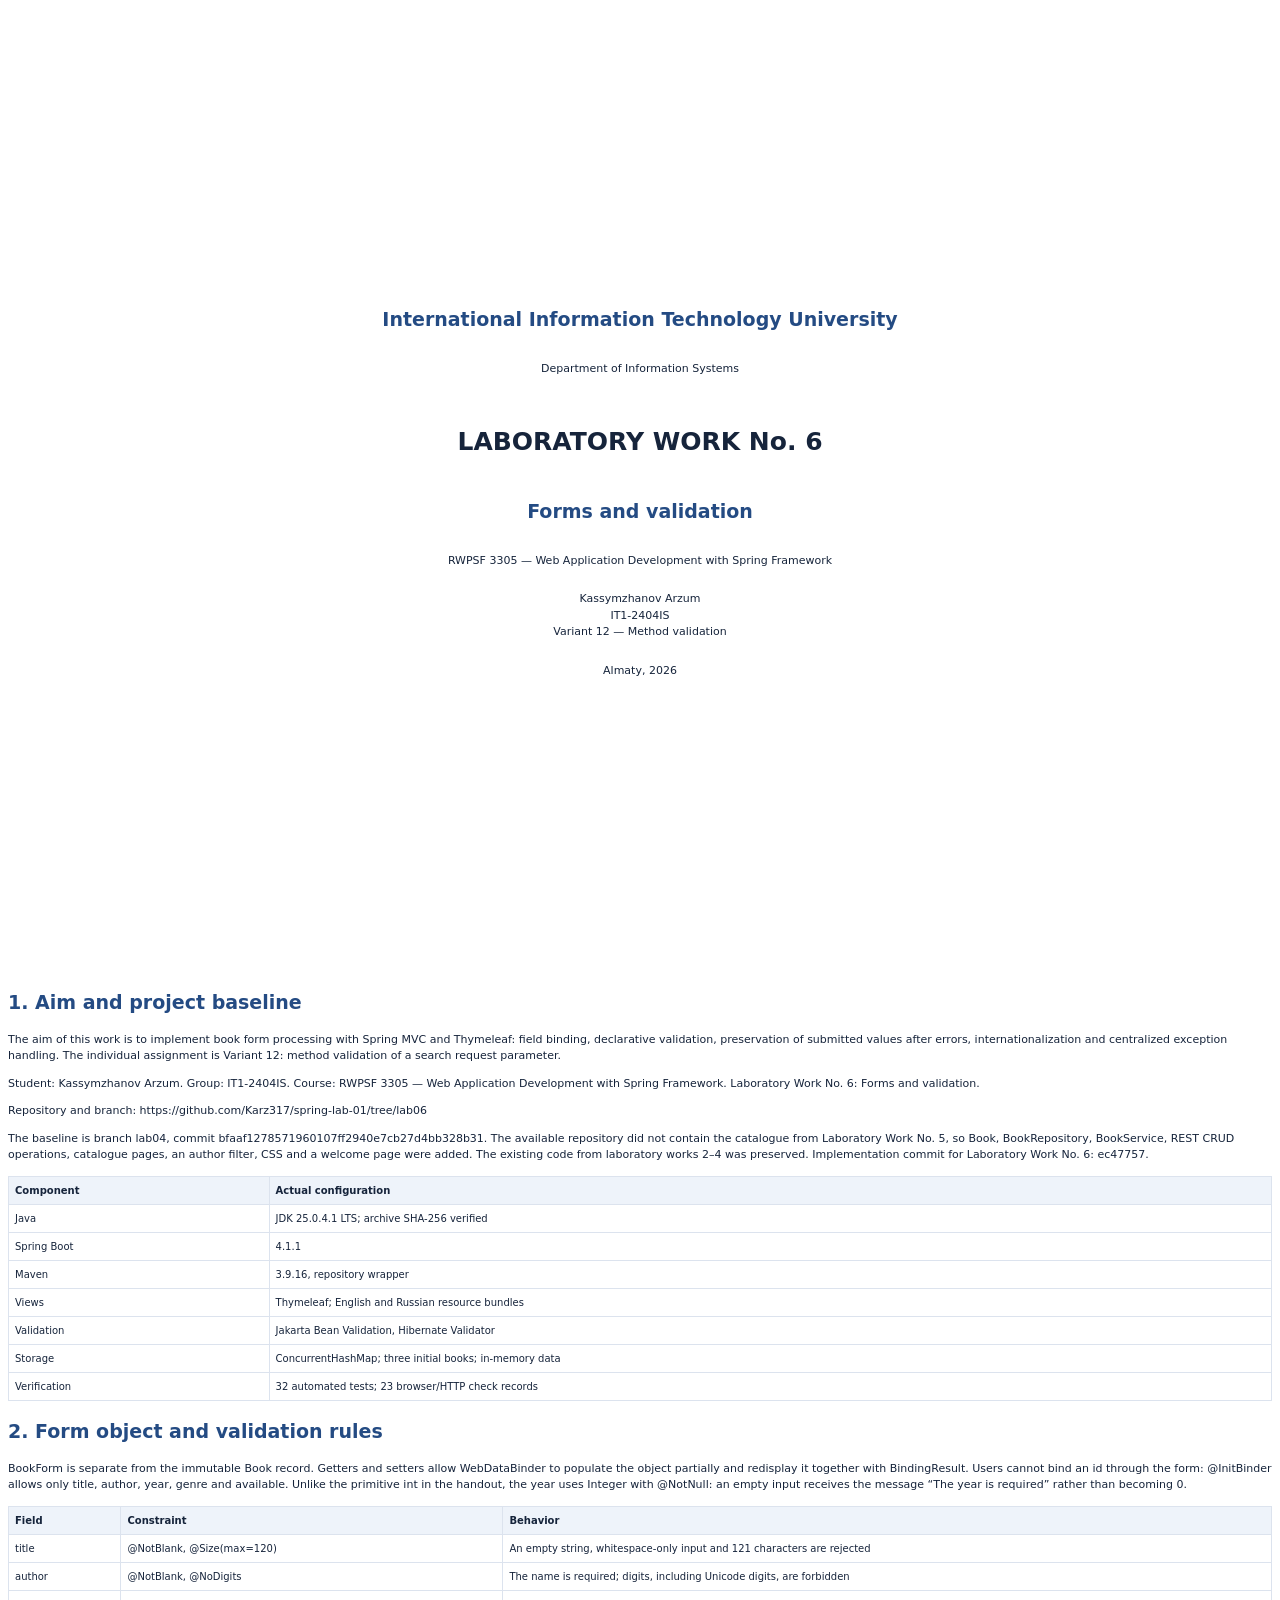
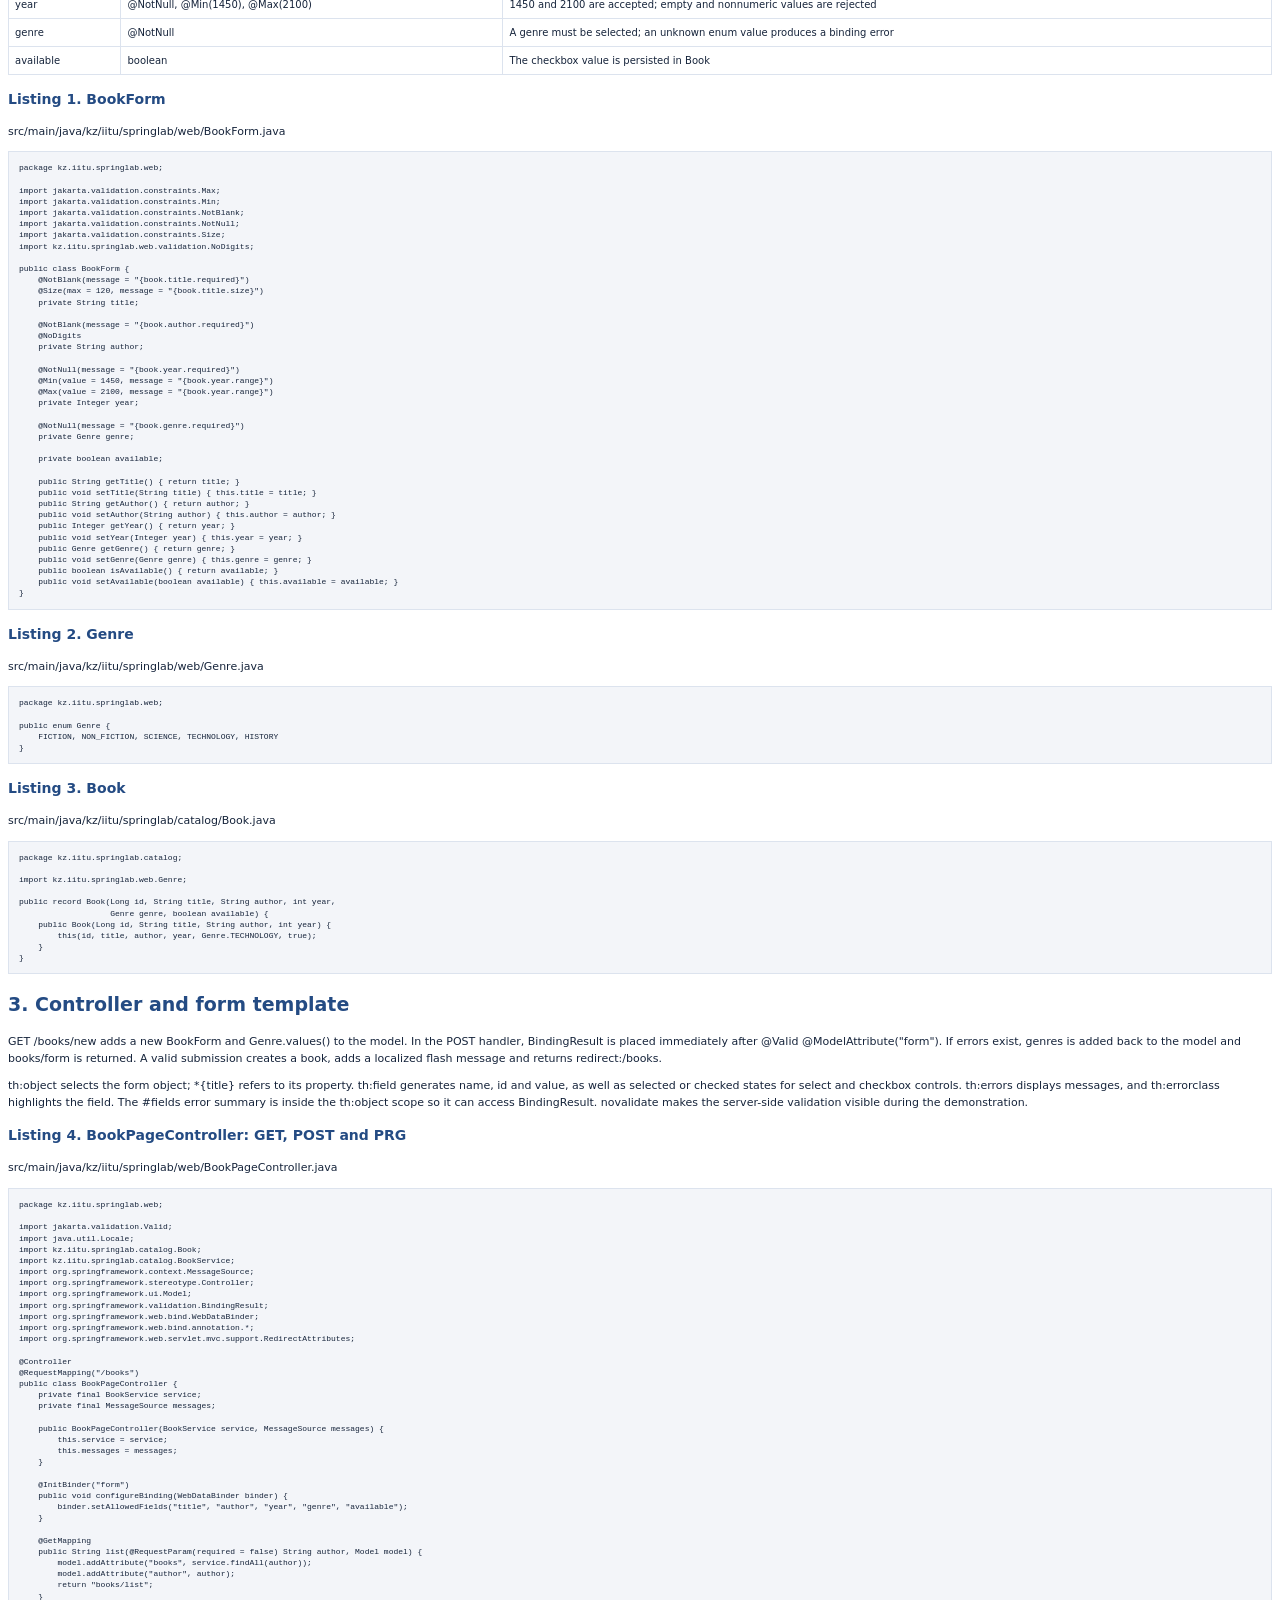
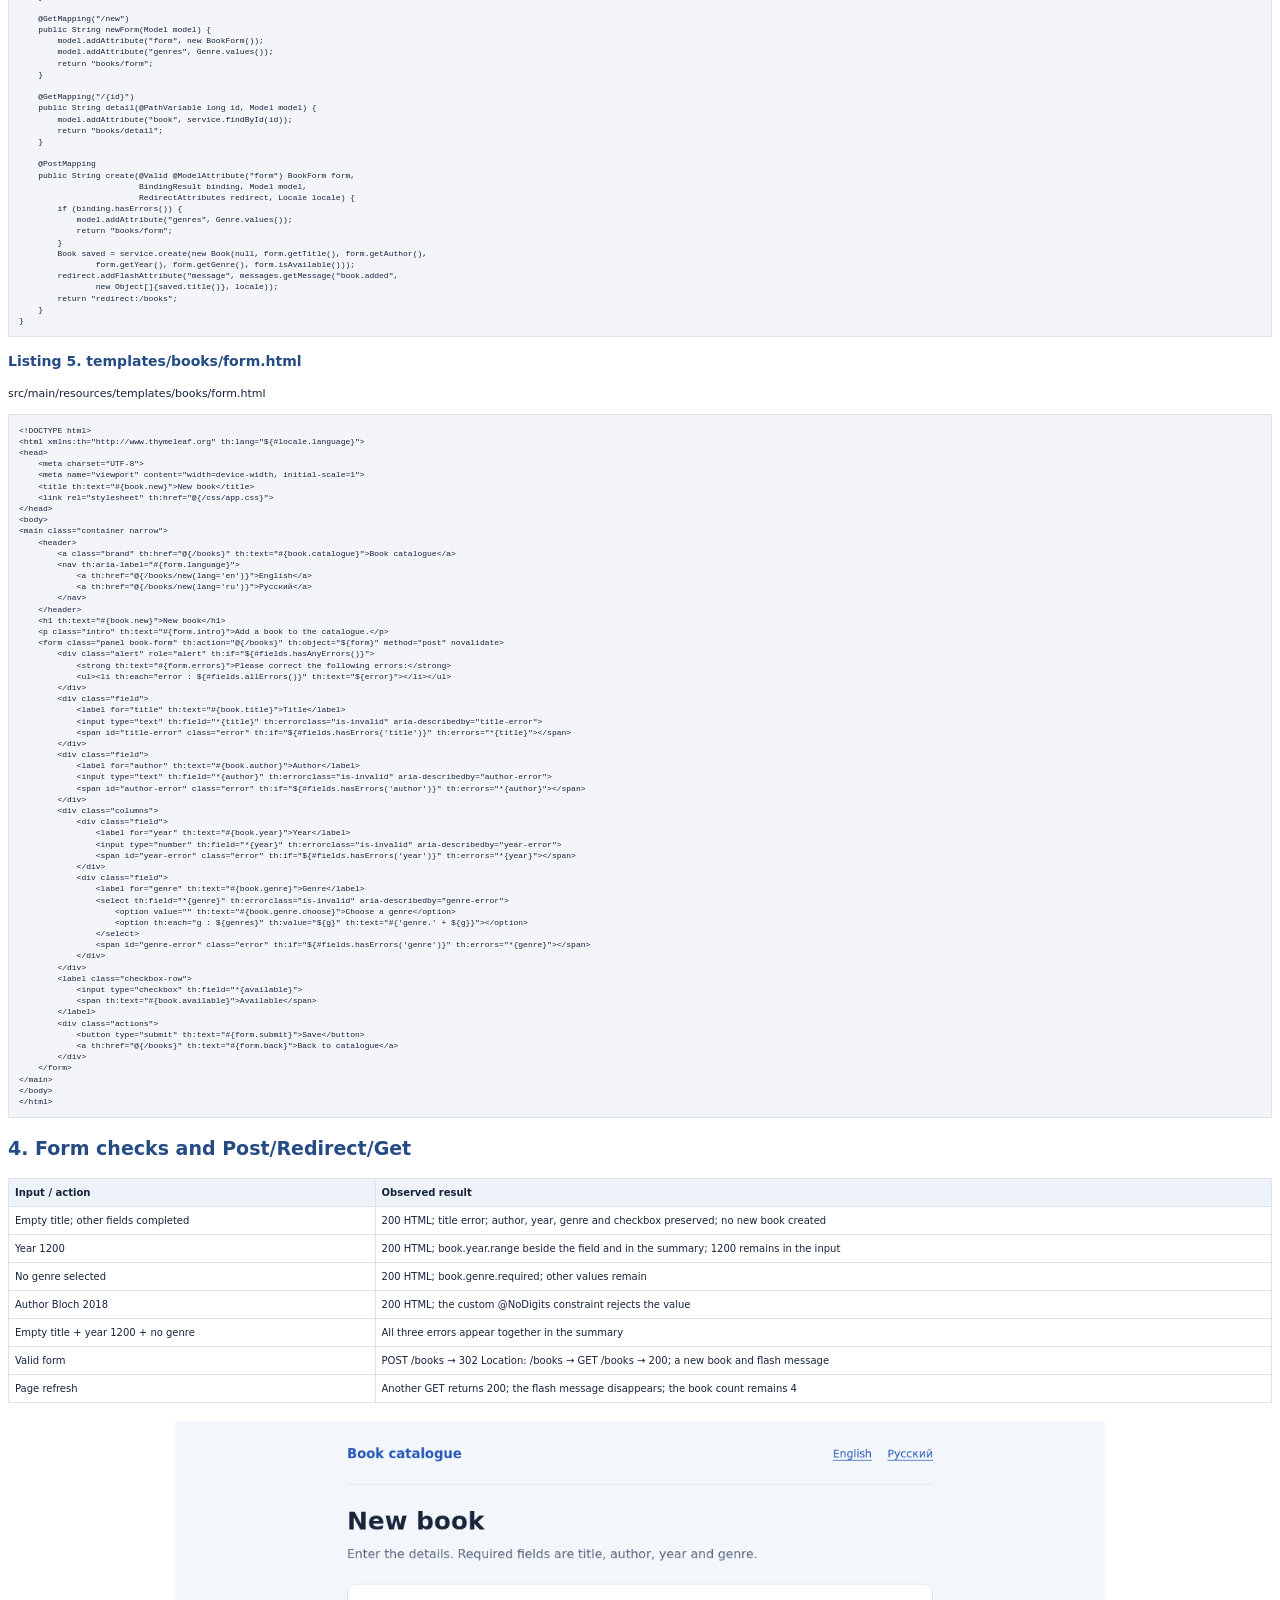
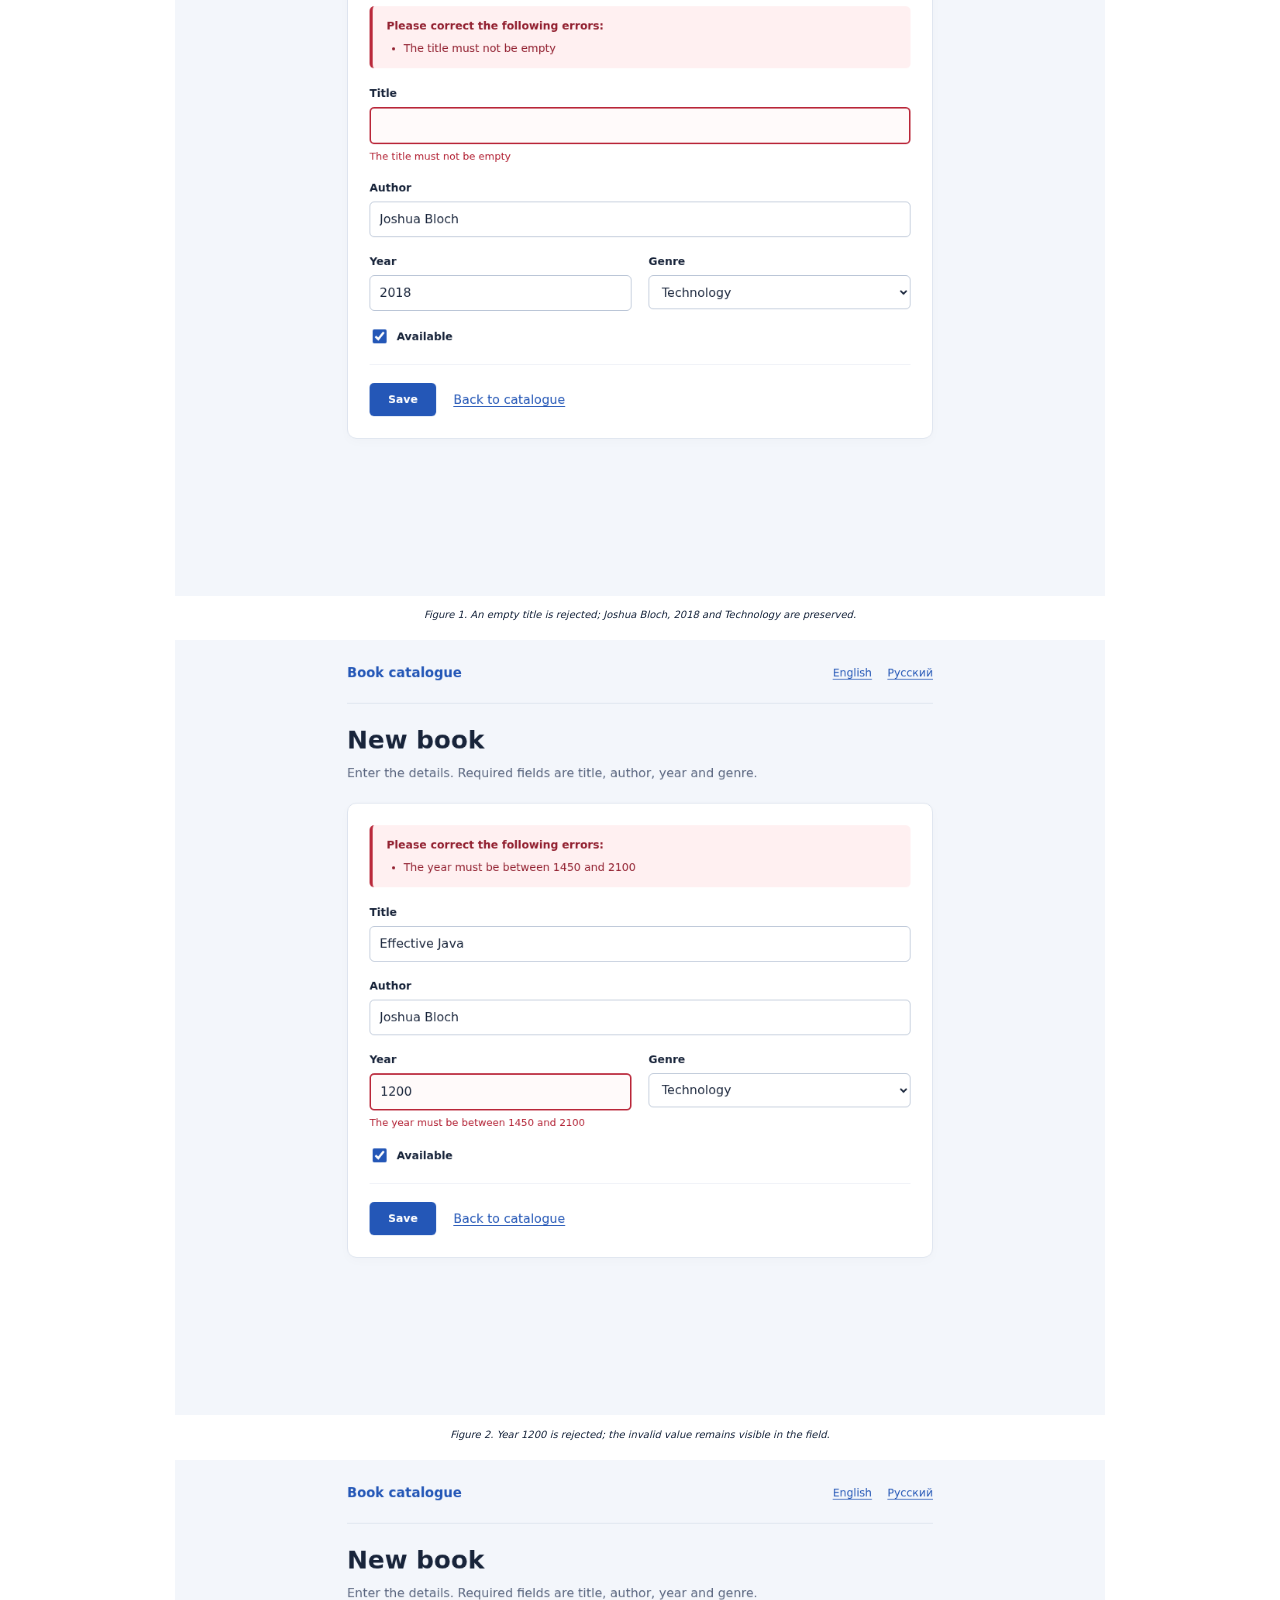
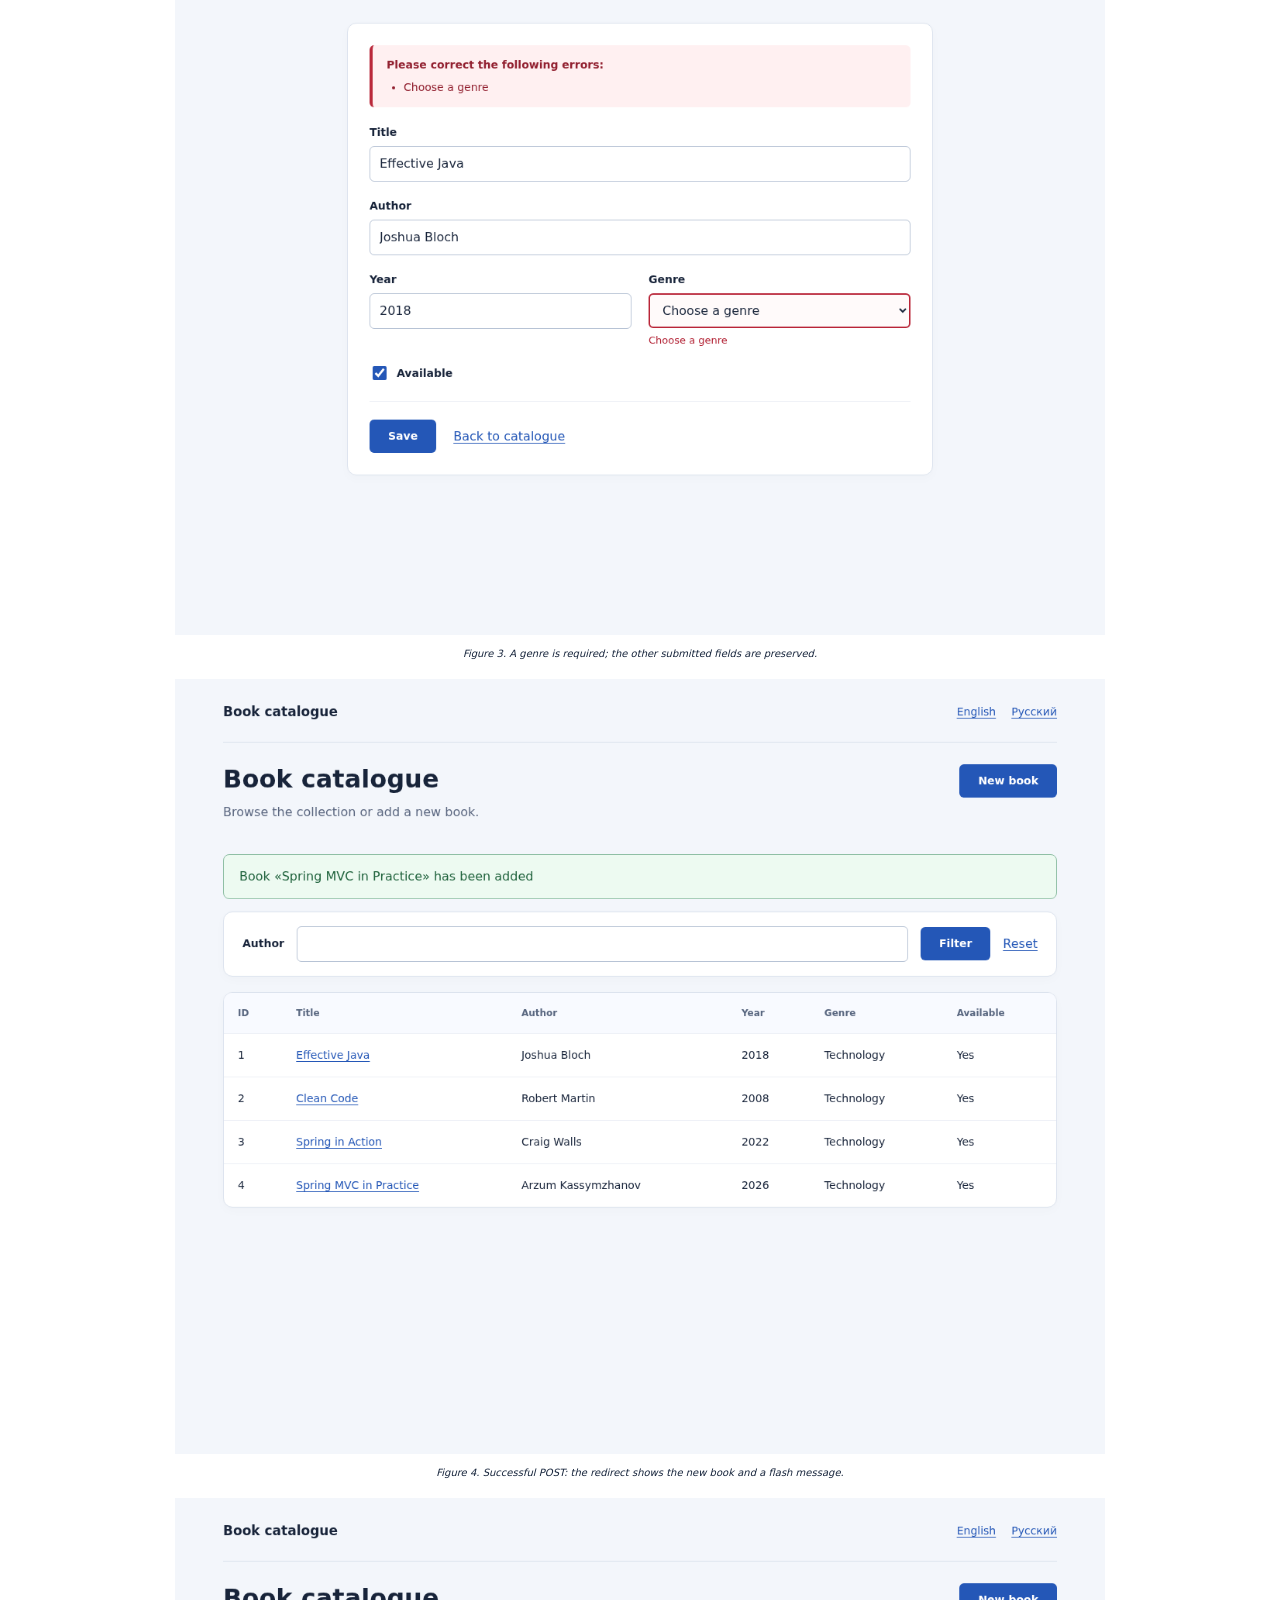
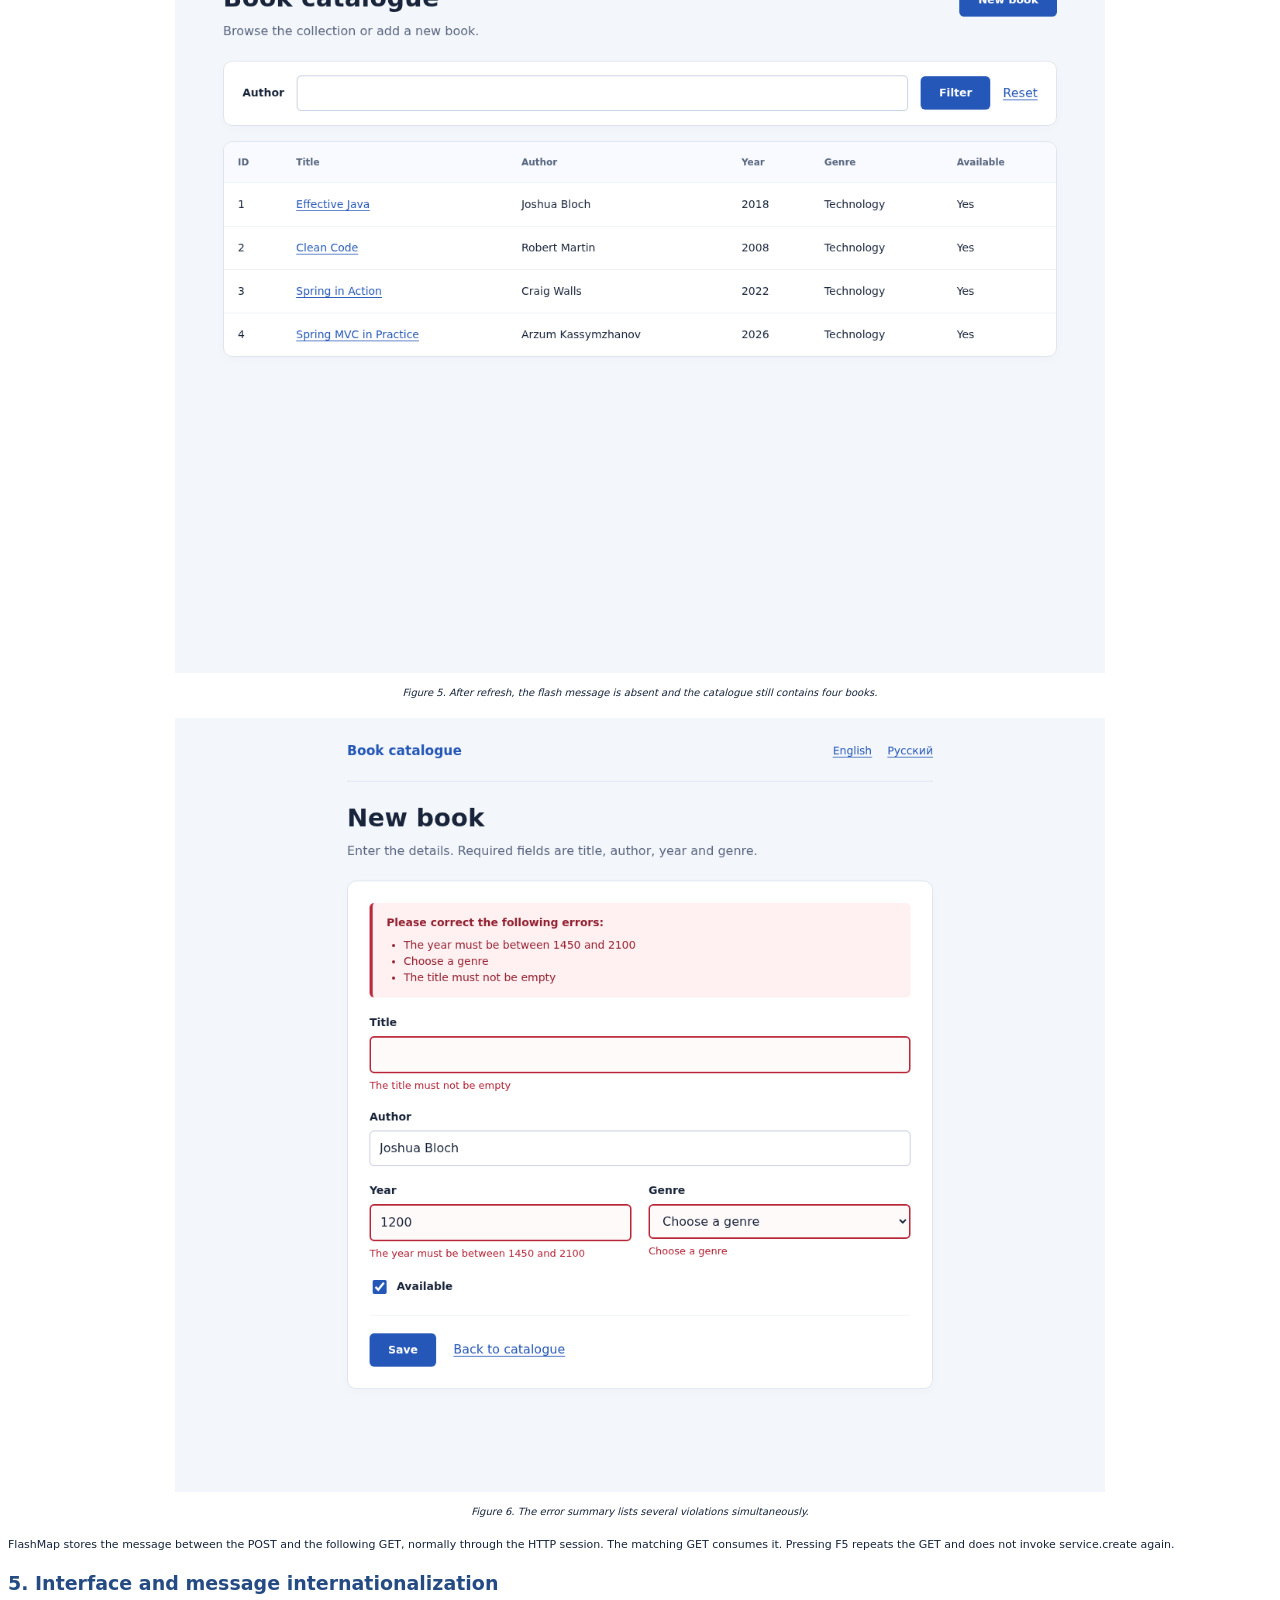
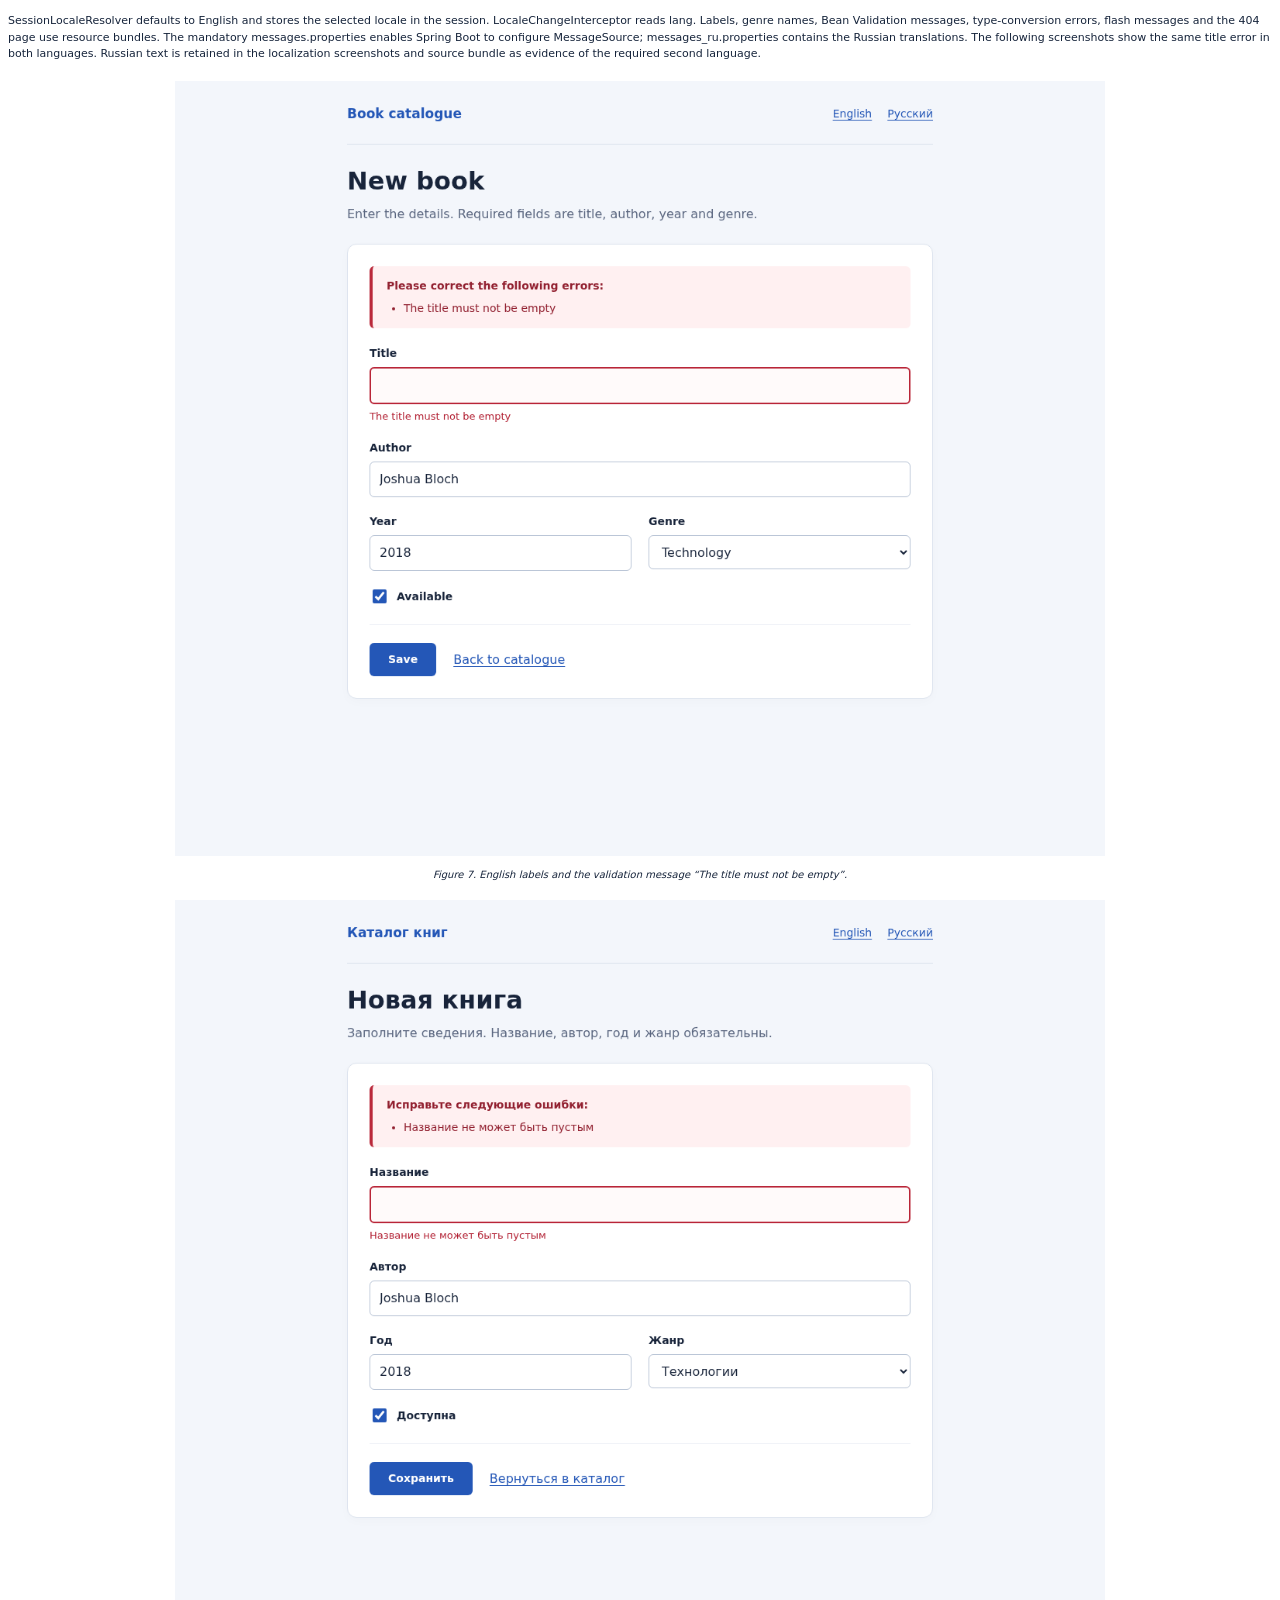
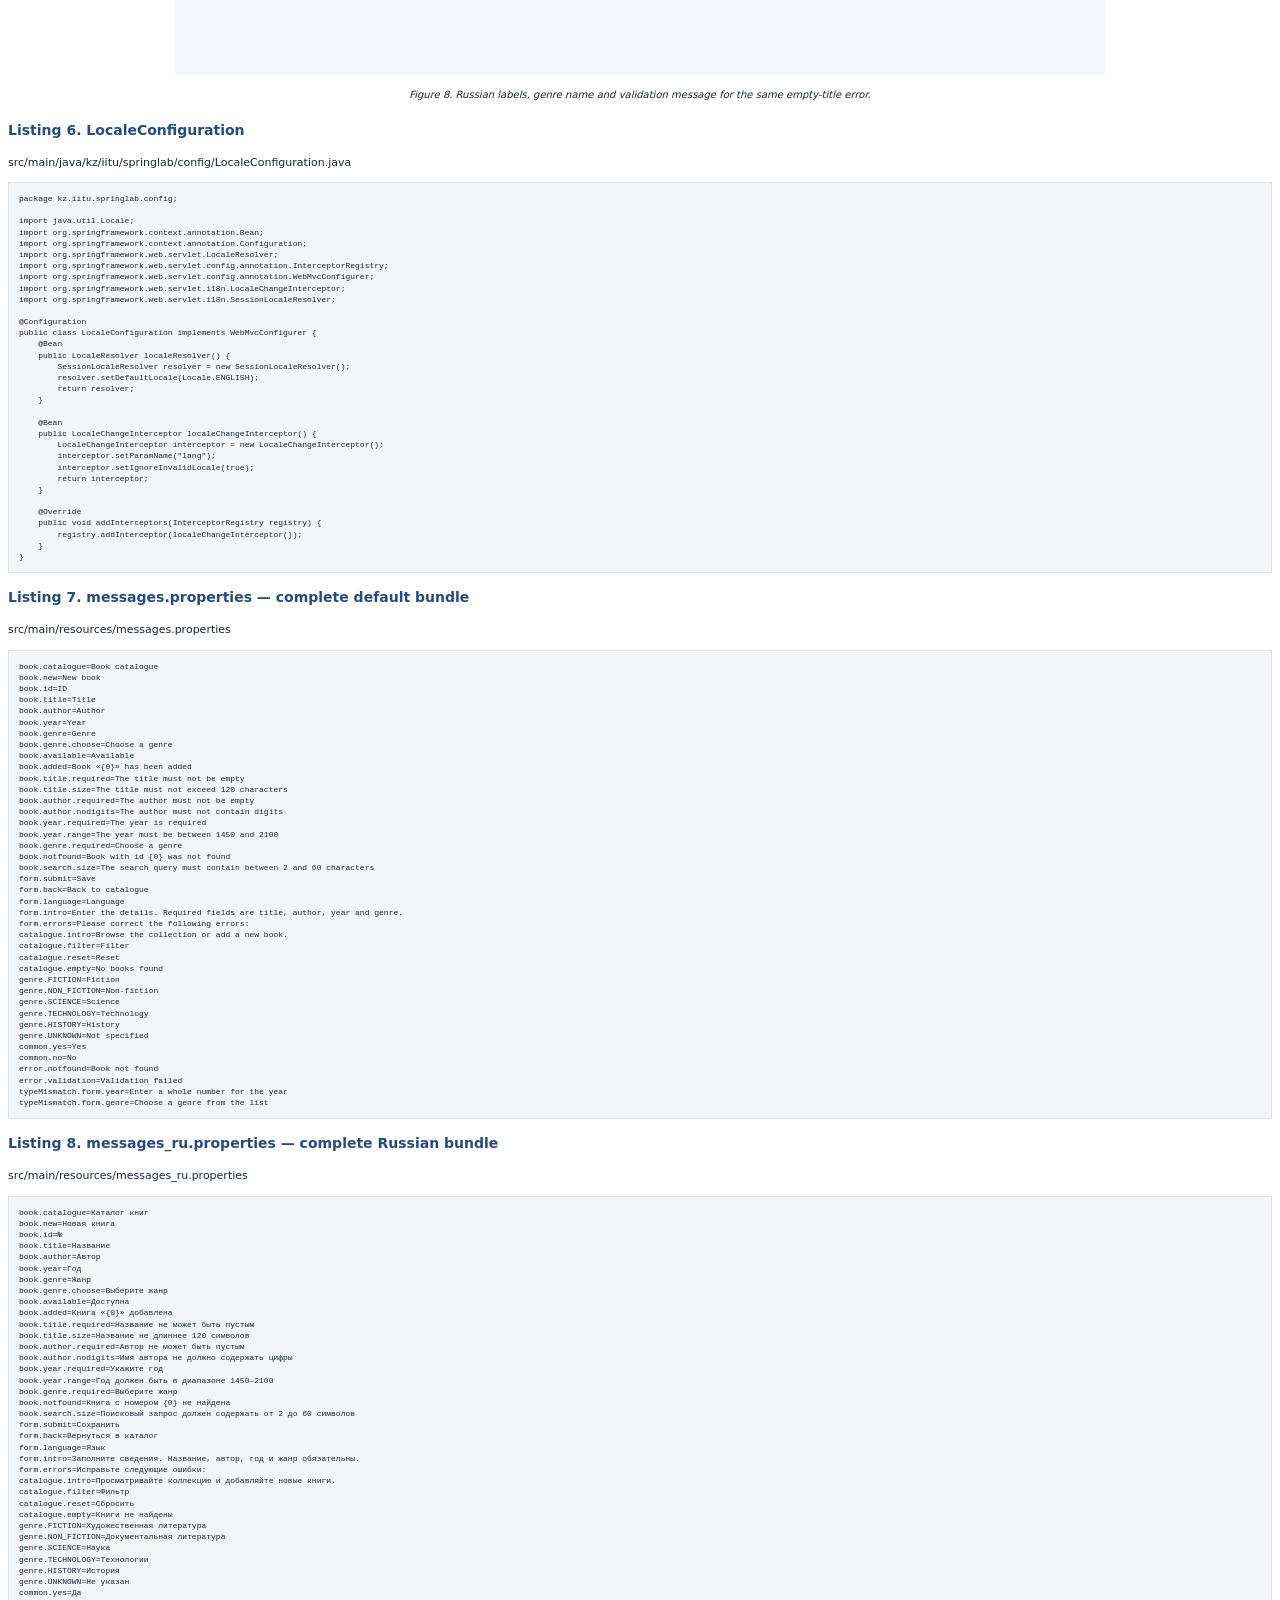
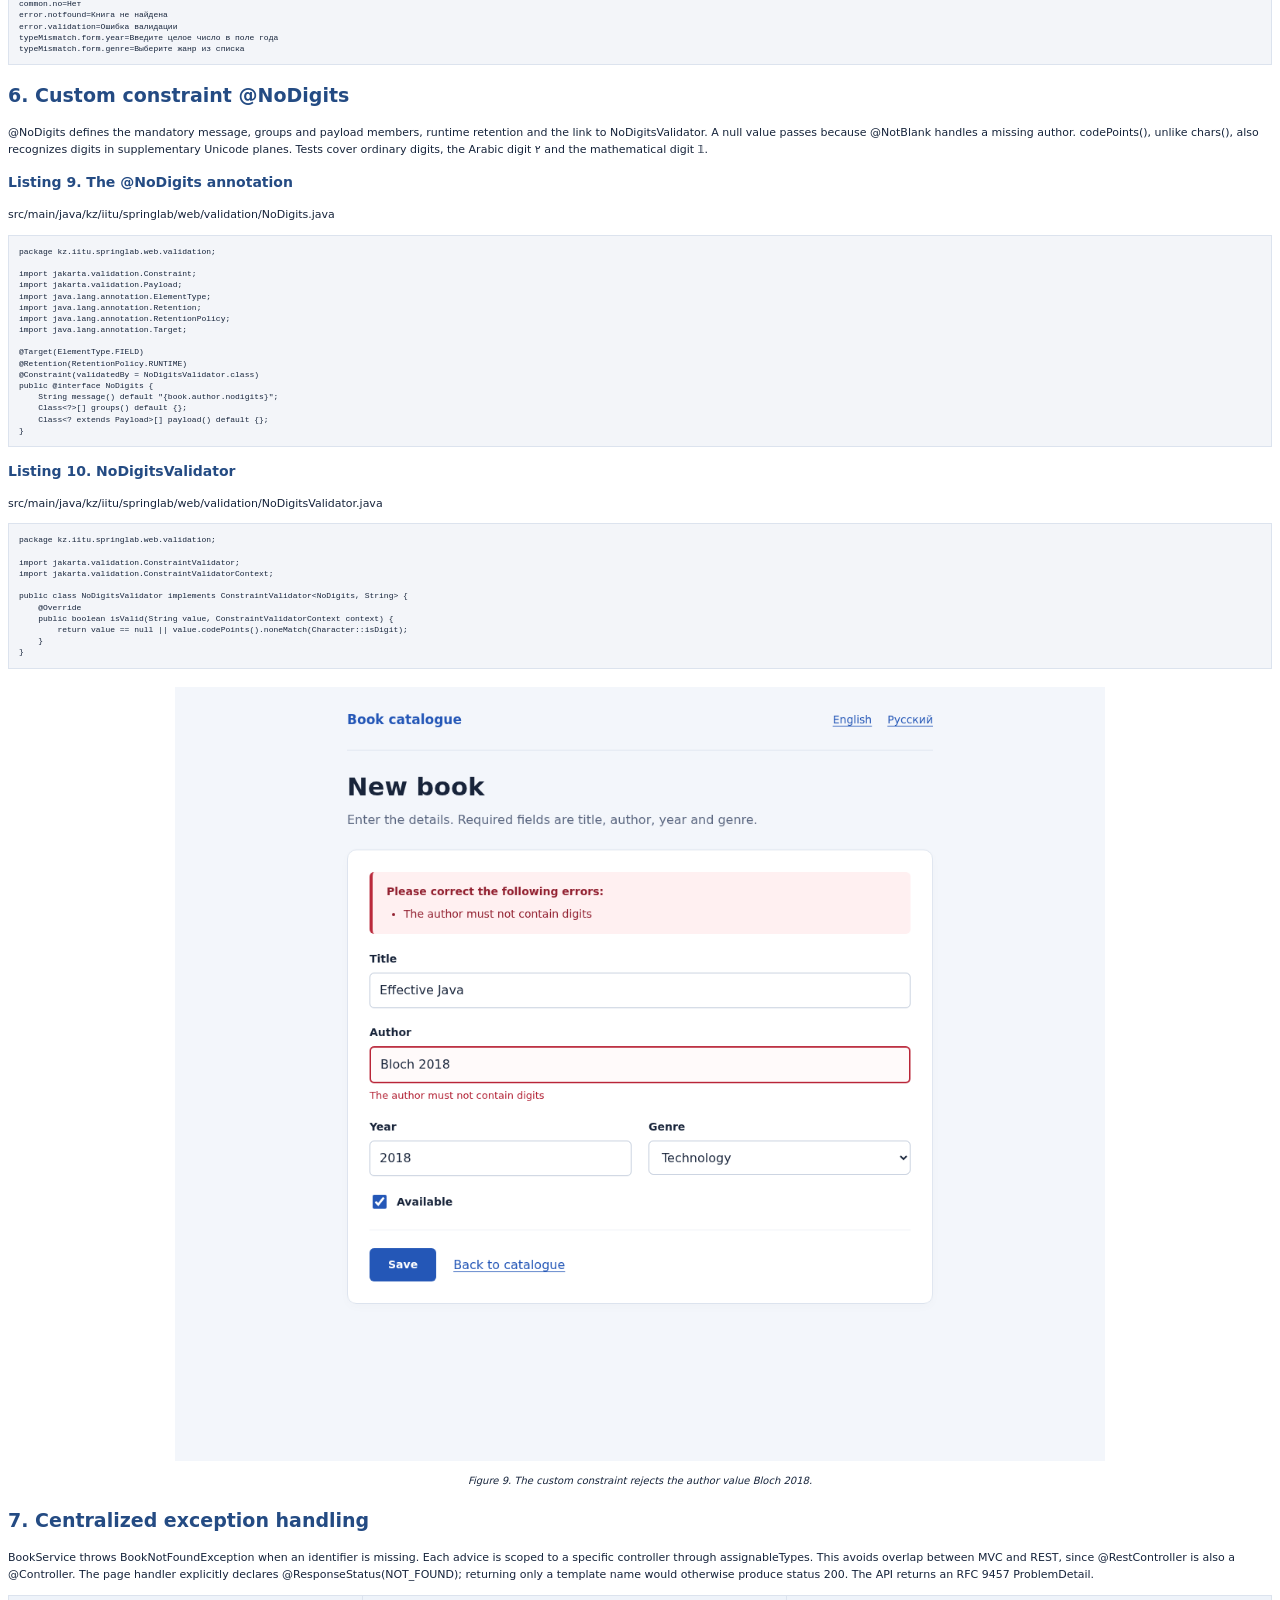
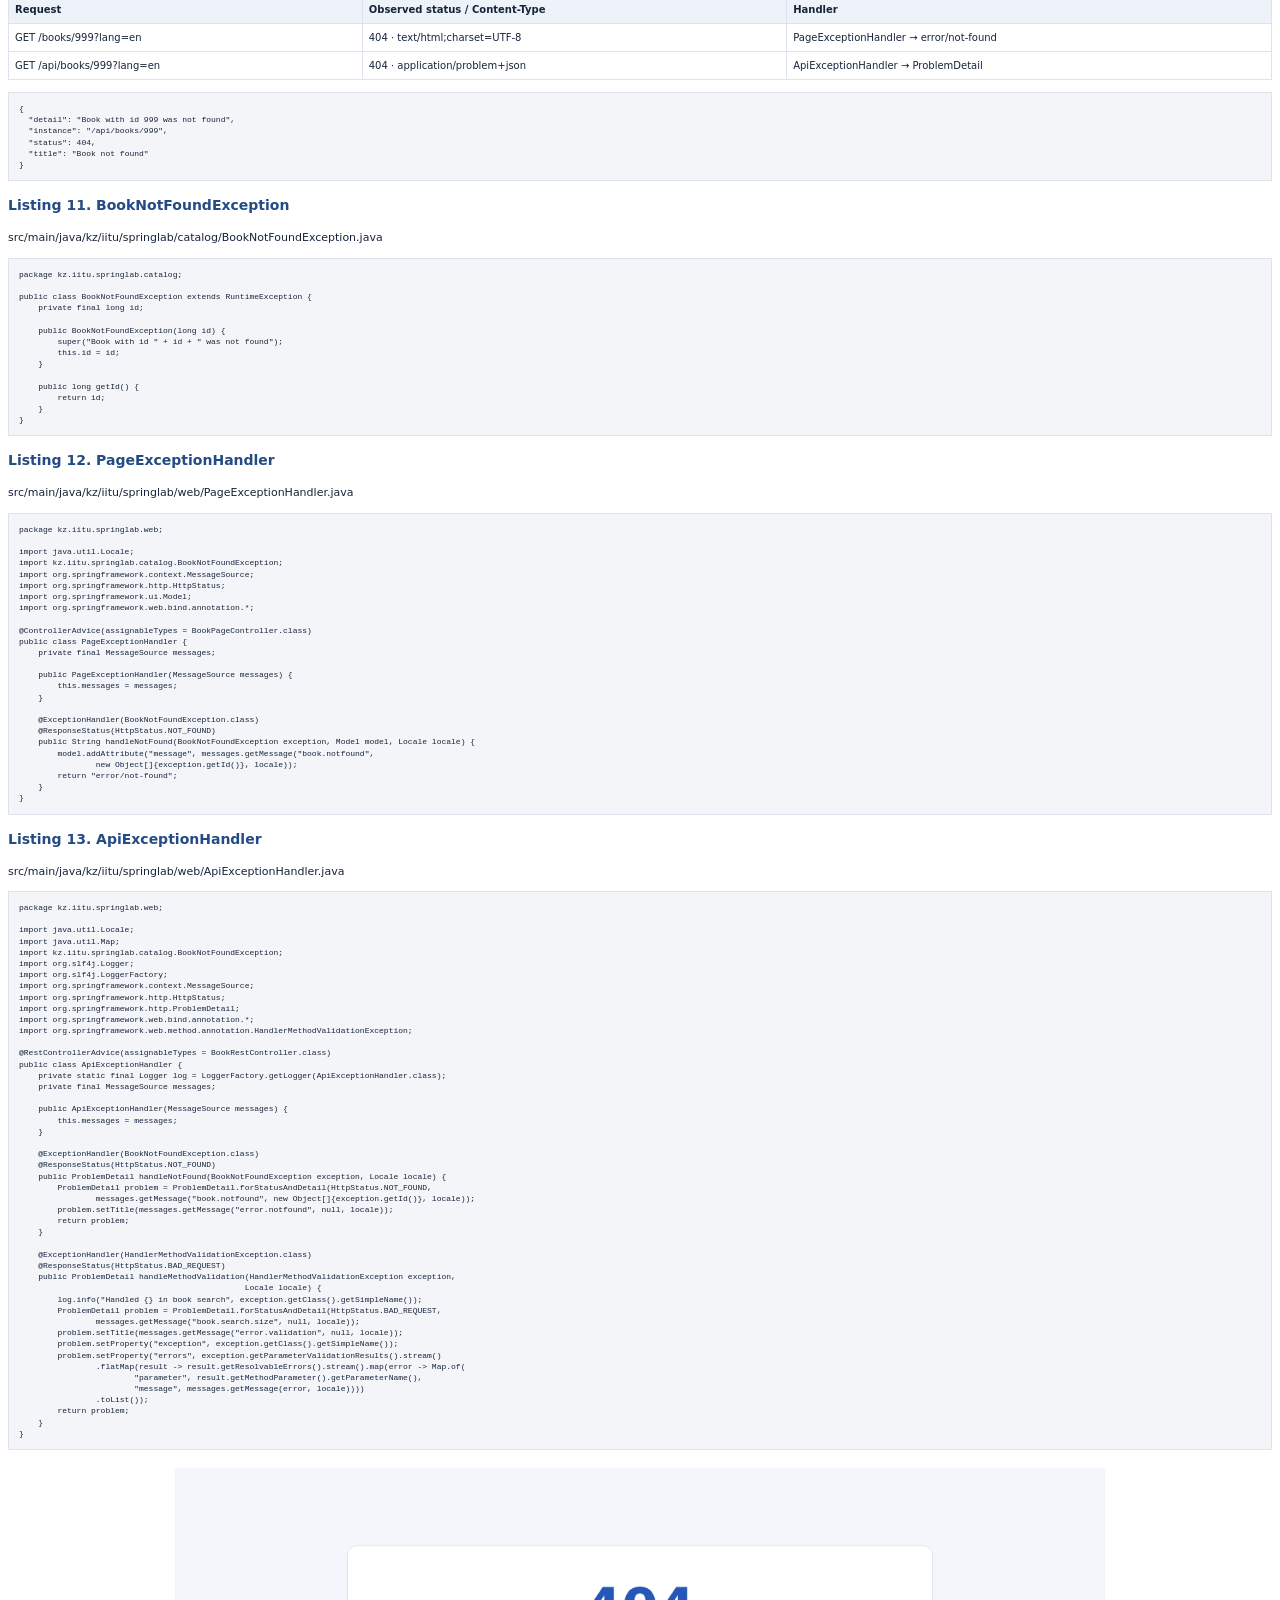
==== commit 2153ee16: "docs: translate lab06 report and screenshot captions into English" ====
--- a/docs/report.html
+++ b/docs/report.html
@@ -1,4 +1,4 @@
-<!doctype html><html lang="ru"><head><meta charset="utf-8"><title>Lab06 — Kassymzhanov Arzum</title><style>@page {size:A4;margin:17mm 18mm;}body{font:11px/1.5 "DejaVu Sans",Arial;color:#16243b;}h1{font-size:25px;}h2{font-size:19px;color:#244b83;break-after:avoid;}h3{font-size:14px;color:#244b83;break-after:avoid;}p{overflow-wrap:anywhere;}pre{font:8px/1.4 "DejaVu Sans Mono",monospace;white-space:pre-wrap;overflow-wrap:anywhere;background:#f3f5f9;border:1px solid #dce3ee;padding:10px;}table{border-collapse:collapse;width:100%;font-size:10px;margin:12px 0;}th,td{border:1px solid #dce3ee;padding:6px;text-align:left;}th{background:#eef3fa;}tr{break-inside:avoid;}figure{margin:18px 0;break-inside:avoid;text-align:center;}img{max-width:100%;max-height:205mm;object-fit:contain;}figcaption{font-size:10px;font-style:italic;margin-top:6px;}.cover{height:255mm;display:flex;flex-direction:column;align-items:center;justify-content:center;text-align:center;break-after:page;}.cover h1{margin-top:35px;}</style></head><body><section class="cover"><h2>International Information Technology University</h2><p>Department of Information Systems</p><h1>ЛАБОРАТОРНАЯ РАБОТА №6</h1><h2>Forms and validation</h2><p>RWPSF 3305 — Web Application Development with Spring Framework</p><p>Kassymzhanov Arzum<br>IT1-2404IS<br>Вариант 12 — Method validation</p><p>Almaty, 2026</p></section><h2>1. Цель и исходный проект</h2><p>Цель работы — реализовать обработку формы книги средствами Spring MVC и Thymeleaf: связывание полей, декларативную валидацию, сохранение введённых значений при ошибках, локализацию и централизованную обработку исключений. Индивидуальное задание — вариант 12: method validation параметра поискового запроса.</p><p>Студент: Kassymzhanov Arzum. Группа: IT1-2404IS. Курс: RWPSF 3305 — Web Application Development with Spring Framework. Лабораторная работа №6: Forms and validation.</p><p>Репозиторий и ветка: https://github.com/Karz317/spring-lab-01/tree/lab06</p><p>Исходная ветка lab04, коммит bfaaf1278571960107ff2940e7cb27d4bb328b31. В доступном репозитории отсутствовала основа лабораторной №5, поэтому добавлены Book, BookRepository, BookService, REST CRUD, страницы каталога, фильтр, CSS и стартовая страница. Существующий код лабораторных №2–4 сохранён. Коммит реализации №6: ec47757.</p><table><tr><th>Компонент</th><th>Фактически использовано</th></tr><tr><td>Java</td><td>JDK 25.0.4.1 LTS; SHA-256 архива проверен</td></tr><tr><td>Spring Boot</td><td>4.1.1</td></tr><tr><td>Maven</td><td>3.9.16, repository wrapper</td></tr><tr><td>Представления</td><td>Thymeleaf; английский и русский resource bundles</td></tr><tr><td>Валидация</td><td>Jakarta Bean Validation, Hibernate Validator</td></tr><tr><td>Хранилище</td><td>ConcurrentHashMap; три начальные книги; данные в памяти</td></tr><tr><td>Проверки</td><td>32 автоматических теста; 23 записи браузерных/HTTP-проверок</td></tr></table><h2>2. Модель формы и правила валидации</h2><p>BookForm отделён от неизменяемого record Book. Getters и setters позволяют WebDataBinder заполнить объект частично и вернуть его в форму вместе с BindingResult. Пользователь не может связать форму с id: @InitBinder разрешает только title, author, year, genre и available. В отличие от примера методички, год представлен Integer с @NotNull: пустое поле получает понятное сообщение «Укажите год», а не превращается в 0.</p><table><tr><th>Поле</th><th>Ограничение</th><th>Поведение</th></tr><tr><td>title</td><td>@NotBlank, @Size(max=120)</td><td>Пустая строка, пробелы и 121 символ отклоняются</td></tr><tr><td>author</td><td>@NotBlank, @NoDigits</td><td>Имя обязательно; цифры, включая Unicode, запрещены</td></tr><tr><td>year</td><td>@NotNull, @Min(1450), @Max(2100)</td><td>Границы 1450 и 2100 допустимы; пустое и нечисловое значение отклоняются</td></tr><tr><td>genre</td><td>@NotNull</td><td>Выбор жанра обязателен; неизвестное значение даёт ошибку связывания</td></tr><tr><td>available</td><td>boolean</td><td>Значение checkbox сохраняется в Book</td></tr></table><h3>Листинг 1. BookForm</h3><p>src/main/java/kz/iitu/springlab/web/BookForm.java</p><pre><code>package kz.iitu.springlab.web;
+<!doctype html><html lang="en"><head><meta charset="utf-8"><title>Lab06 — Kassymzhanov Arzum</title><style>@page {size:A4;margin:17mm 18mm;}body{font:11px/1.5 "DejaVu Sans",Arial;color:#16243b;}h1{font-size:25px;}h2{font-size:19px;color:#244b83;break-after:avoid;}h3{font-size:14px;color:#244b83;break-after:avoid;}p{overflow-wrap:anywhere;}pre{font:8px/1.4 "DejaVu Sans Mono",monospace;white-space:pre-wrap;overflow-wrap:anywhere;background:#f3f5f9;border:1px solid #dce3ee;padding:10px;}table{border-collapse:collapse;width:100%;font-size:10px;margin:12px 0;}th,td{border:1px solid #dce3ee;padding:6px;text-align:left;}th{background:#eef3fa;}tr{break-inside:avoid;}figure{margin:18px 0;break-inside:avoid;text-align:center;}img{max-width:100%;max-height:205mm;object-fit:contain;}figcaption{font-size:10px;font-style:italic;margin-top:6px;}.cover{height:255mm;display:flex;flex-direction:column;align-items:center;justify-content:center;text-align:center;break-after:page;}.cover h1{margin-top:35px;}</style></head><body><section class="cover"><h2>International Information Technology University</h2><p>Department of Information Systems</p><h1>LABORATORY WORK No. 6</h1><h2>Forms and validation</h2><p>RWPSF 3305 — Web Application Development with Spring Framework</p><p>Kassymzhanov Arzum<br>IT1-2404IS<br>Variant 12 — Method validation</p><p>Almaty, 2026</p></section><h2>1. Aim and project baseline</h2><p>The aim of this work is to implement book form processing with Spring MVC and Thymeleaf: field binding, declarative validation, preservation of submitted values after errors, internationalization and centralized exception handling. The individual assignment is Variant 12: method validation of a search request parameter.</p><p>Student: Kassymzhanov Arzum. Group: IT1-2404IS. Course: RWPSF 3305 — Web Application Development with Spring Framework. Laboratory Work No. 6: Forms and validation.</p><p>Repository and branch: https://github.com/Karz317/spring-lab-01/tree/lab06</p><p>The baseline is branch lab04, commit bfaaf1278571960107ff2940e7cb27d4bb328b31. The available repository did not contain the catalogue from Laboratory Work No. 5, so Book, BookRepository, BookService, REST CRUD operations, catalogue pages, an author filter, CSS and a welcome page were added. The existing code from laboratory works 2–4 was preserved. Implementation commit for Laboratory Work No. 6: ec47757.</p><table><tr><th>Component</th><th>Actual configuration</th></tr><tr><td>Java</td><td>JDK 25.0.4.1 LTS; archive SHA-256 verified</td></tr><tr><td>Spring Boot</td><td>4.1.1</td></tr><tr><td>Maven</td><td>3.9.16, repository wrapper</td></tr><tr><td>Views</td><td>Thymeleaf; English and Russian resource bundles</td></tr><tr><td>Validation</td><td>Jakarta Bean Validation, Hibernate Validator</td></tr><tr><td>Storage</td><td>ConcurrentHashMap; three initial books; in-memory data</td></tr><tr><td>Verification</td><td>32 automated tests; 23 browser/HTTP check records</td></tr></table><h2>2. Form object and validation rules</h2><p>BookForm is separate from the immutable Book record. Getters and setters allow WebDataBinder to populate the object partially and redisplay it together with BindingResult. Users cannot bind an id through the form: @InitBinder allows only title, author, year, genre and available. Unlike the primitive int in the handout, the year uses Integer with @NotNull: an empty input receives the message “The year is required” rather than becoming 0.</p><table><tr><th>Field</th><th>Constraint</th><th>Behavior</th></tr><tr><td>title</td><td>@NotBlank, @Size(max=120)</td><td>An empty string, whitespace-only input and 121 characters are rejected</td></tr><tr><td>author</td><td>@NotBlank, @NoDigits</td><td>The name is required; digits, including Unicode digits, are forbidden</td></tr><tr><td>year</td><td>@NotNull, @Min(1450), @Max(2100)</td><td>1450 and 2100 are accepted; empty and nonnumeric values are rejected</td></tr><tr><td>genre</td><td>@NotNull</td><td>A genre must be selected; an unknown enum value produces a binding error</td></tr><tr><td>available</td><td>boolean</td><td>The checkbox value is persisted in Book</td></tr></table><h3>Listing 1. BookForm</h3><p>src/main/java/kz/iitu/springlab/web/BookForm.java</p><pre><code>package kz.iitu.springlab.web;
 
 import jakarta.validation.constraints.Max;
 import jakarta.validation.constraints.Min;
@@ -36,11 +36,11 @@
     public void setGenre(Genre genre) { this.genre = genre; }
     public boolean isAvailable() { return available; }
     public void setAvailable(boolean available) { this.available = available; }
-}</code></pre><h3>Листинг 2. Genre</h3><p>src/main/java/kz/iitu/springlab/web/Genre.java</p><pre><code>package kz.iitu.springlab.web;
+}</code></pre><h3>Listing 2. Genre</h3><p>src/main/java/kz/iitu/springlab/web/Genre.java</p><pre><code>package kz.iitu.springlab.web;
 
 public enum Genre {
     FICTION, NON_FICTION, SCIENCE, TECHNOLOGY, HISTORY
-}</code></pre><h3>Листинг 3. Book</h3><p>src/main/java/kz/iitu/springlab/catalog/Book.java</p><pre><code>package kz.iitu.springlab.catalog;
+}</code></pre><h3>Listing 3. Book</h3><p>src/main/java/kz/iitu/springlab/catalog/Book.java</p><pre><code>package kz.iitu.springlab.catalog;
 
 import kz.iitu.springlab.web.Genre;
 
@@ -49,7 +49,7 @@
     public Book(Long id, String title, String author, int year) {
         this(id, title, author, year, Genre.TECHNOLOGY, true);
     }
-}</code></pre><h2>3. Контроллер и шаблон формы</h2><p>GET /books/new помещает в модель новый BookForm и Genre.values(). В POST параметр BindingResult расположен непосредственно после @Valid @ModelAttribute(&quot;form&quot;). Если имеются ошибки, genres снова добавляется в модель и возвращается books/form. При успехе создаётся книга, локализованное сообщение передаётся через flash и выполняется redirect:/books.</p><p>th:object задаёт объект формы; *{title} обращается к его свойству. th:field генерирует name, id и value, а для select и checkbox — выбранное состояние. th:errors показывает сообщения; th:errorclass выделяет поле. Блок #fields размещён внутри области th:object, чтобы summary имел доступ к BindingResult. novalidate позволяет продемонстрировать именно серверную проверку.</p><h3>Листинг 4. BookPageController: GET, POST, PRG</h3><p>src/main/java/kz/iitu/springlab/web/BookPageController.java</p><pre><code>package kz.iitu.springlab.web;
+}</code></pre><h2>3. Controller and form template</h2><p>GET /books/new adds a new BookForm and Genre.values() to the model. In the POST handler, BindingResult is placed immediately after @Valid @ModelAttribute(&quot;form&quot;). If errors exist, genres is added back to the model and books/form is returned. A valid submission creates a book, adds a localized flash message and returns redirect:/books.</p><p>th:object selects the form object; *{title} refers to its property. th:field generates name, id and value, as well as selected or checked states for select and checkbox controls. th:errors displays messages, and th:errorclass highlights the field. The #fields error summary is inside the th:object scope so it can access BindingResult. novalidate makes the server-side validation visible during the demonstration.</p><h3>Listing 4. BookPageController: GET, POST and PRG</h3><p>src/main/java/kz/iitu/springlab/web/BookPageController.java</p><pre><code>package kz.iitu.springlab.web;
 
 import jakarta.validation.Valid;
 import java.util.Locale;
@@ -113,7 +113,7 @@
                 new Object[]{saved.title()}, locale));
         return &quot;redirect:/books&quot;;
     }
-}</code></pre><h3>Листинг 5. templates/books/form.html</h3><p>src/main/resources/templates/books/form.html</p><pre><code>&lt;!DOCTYPE html&gt;
+}</code></pre><h3>Listing 5. templates/books/form.html</h3><p>src/main/resources/templates/books/form.html</p><pre><code>&lt;!DOCTYPE html&gt;
 &lt;html xmlns:th=&quot;http://www.thymeleaf.org&quot; th:lang=&quot;${#locale.language}&quot;&gt;
 &lt;head&gt;
     &lt;meta charset=&quot;UTF-8&quot;&gt;
@@ -173,7 +173,7 @@
     &lt;/form&gt;
 &lt;/main&gt;
 &lt;/body&gt;
-&lt;/html&gt;</code></pre><h2>4. Проверка формы и Post/Redirect/Get</h2><table><tr><th>Ввод / действие</th><th>Результат</th></tr><tr><td>Пустое название; остальные поля заполнены</td><td>200 HTML; ошибка title; автор, год, жанр и checkbox сохранены; новая книга не создана</td></tr><tr><td>Год 1200</td><td>200 HTML; book.year.range рядом с полем и в summary; введённый 1200 остаётся</td></tr><tr><td>Жанр не выбран</td><td>200 HTML; book.genre.required; остальные значения остаются</td></tr><tr><td>Автор Bloch 2018</td><td>200 HTML; срабатывает собственный @NoDigits</td></tr><tr><td>Пустое название + 1200 + без жанра</td><td>Все три ошибки одновременно перечислены в summary</td></tr><tr><td>Корректная форма</td><td>POST /books → 302 Location: /books → GET /books → 200; новая книга и flash</td></tr><tr><td>Обновление страницы</td><td>Повторный GET 200; flash исчез; число книг осталось 4</td></tr></table><figure><img src="screenshots/03-empty-title.png"><figcaption>Рисунок 1. Пустое название отклонено; Joshua Bloch, 2018 и Technology сохранены.</figcaption></figure><figure><img src="screenshots/04-year-range.png"><figcaption>Рисунок 2. Год 1200 отклонён; неверное значение остаётся в поле.</figcaption></figure><figure><img src="screenshots/05-no-genre.png"><figcaption>Рисунок 3. Жанр обязателен; остальные поля не потеряны.</figcaption></figure><figure><img src="screenshots/09-success-flash.png"><figcaption>Рисунок 4. Успешный POST: после перенаправления появилась новая книга и flash.</figcaption></figure><figure><img src="screenshots/10-refresh-no-duplicate.png"><figcaption>Рисунок 5. После обновления flash отсутствует; в каталоге остаются четыре книги.</figcaption></figure><figure><img src="screenshots/08-combined-errors.png"><figcaption>Рисунок 6. Summary показывает несколько ошибок одновременно.</figcaption></figure><p>FlashMap хранит сообщение между POST и последующим GET, обычно с использованием HTTP-сессии. После совпавшего GET оно потребляется. F5 повторяет GET, а не POST: повторного service.create нет.</p><h2>5. Локализация интерфейса и сообщений</h2><p>SessionLocaleResolver использует английский язык по умолчанию и хранит выбор в сессии. LocaleChangeInterceptor читает lang. Подписи, названия жанров, ошибки Bean Validation, ошибки преобразования типов, flash и страница 404 берутся из resource bundles. Обязательный messages.properties позволяет Spring Boot настроить MessageSource; messages_ru.properties содержит русский вариант. Скриншоты ниже показывают одинаковую ошибку title на обоих языках.</p><figure><img src="screenshots/03-empty-title.png"><figcaption>Рисунок 7. Английские подписи и сообщение The title must not be empty.</figcaption></figure><figure><img src="screenshots/07-russian-validation.png"><figcaption>Рисунок 8. Русские подписи, жанр и сообщение «Название не может быть пустым».</figcaption></figure><h3>Листинг 6. LocaleConfiguration</h3><p>src/main/java/kz/iitu/springlab/config/LocaleConfiguration.java</p><pre><code>package kz.iitu.springlab.config;
+&lt;/html&gt;</code></pre><h2>4. Form checks and Post/Redirect/Get</h2><table><tr><th>Input / action</th><th>Observed result</th></tr><tr><td>Empty title; other fields completed</td><td>200 HTML; title error; author, year, genre and checkbox preserved; no new book created</td></tr><tr><td>Year 1200</td><td>200 HTML; book.year.range beside the field and in the summary; 1200 remains in the input</td></tr><tr><td>No genre selected</td><td>200 HTML; book.genre.required; other values remain</td></tr><tr><td>Author Bloch 2018</td><td>200 HTML; the custom @NoDigits constraint rejects the value</td></tr><tr><td>Empty title + year 1200 + no genre</td><td>All three errors appear together in the summary</td></tr><tr><td>Valid form</td><td>POST /books → 302 Location: /books → GET /books → 200; a new book and flash message</td></tr><tr><td>Page refresh</td><td>Another GET returns 200; the flash message disappears; the book count remains 4</td></tr></table><figure><img src="screenshots/03-empty-title.png"><figcaption>Figure 1. An empty title is rejected; Joshua Bloch, 2018 and Technology are preserved.</figcaption></figure><figure><img src="screenshots/04-year-range.png"><figcaption>Figure 2. Year 1200 is rejected; the invalid value remains visible in the field.</figcaption></figure><figure><img src="screenshots/05-no-genre.png"><figcaption>Figure 3. A genre is required; the other submitted fields are preserved.</figcaption></figure><figure><img src="screenshots/09-success-flash.png"><figcaption>Figure 4. Successful POST: the redirect shows the new book and a flash message.</figcaption></figure><figure><img src="screenshots/10-refresh-no-duplicate.png"><figcaption>Figure 5. After refresh, the flash message is absent and the catalogue still contains four books.</figcaption></figure><figure><img src="screenshots/08-combined-errors.png"><figcaption>Figure 6. The error summary lists several violations simultaneously.</figcaption></figure><p>FlashMap stores the message between the POST and the following GET, normally through the HTTP session. The matching GET consumes it. Pressing F5 repeats the GET and does not invoke service.create again.</p><h2>5. Interface and message internationalization</h2><p>SessionLocaleResolver defaults to English and stores the selected locale in the session. LocaleChangeInterceptor reads lang. Labels, genre names, Bean Validation messages, type-conversion errors, flash messages and the 404 page use resource bundles. The mandatory messages.properties enables Spring Boot to configure MessageSource; messages_ru.properties contains the Russian translations. The following screenshots show the same title error in both languages. Russian text is retained in the localization screenshots and source bundle as evidence of the required second language.</p><figure><img src="screenshots/03-empty-title.png"><figcaption>Figure 7. English labels and the validation message “The title must not be empty”.</figcaption></figure><figure><img src="screenshots/07-russian-validation.png"><figcaption>Figure 8. Russian labels, genre name and validation message for the same empty-title error.</figcaption></figure><h3>Listing 6. LocaleConfiguration</h3><p>src/main/java/kz/iitu/springlab/config/LocaleConfiguration.java</p><pre><code>package kz.iitu.springlab.config;
 
 import java.util.Locale;
 import org.springframework.context.annotation.Bean;
@@ -205,7 +205,7 @@
     public void addInterceptors(InterceptorRegistry registry) {
         registry.addInterceptor(localeChangeInterceptor());
     }
-}</code></pre><h3>Листинг 7. messages.properties — полный bundle</h3><p>src/main/resources/messages.properties</p><pre><code>book.catalogue=Book catalogue
+}</code></pre><h3>Listing 7. messages.properties — complete default bundle</h3><p>src/main/resources/messages.properties</p><pre><code>book.catalogue=Book catalogue
 book.new=New book
 book.id=ID
 book.title=Title
@@ -244,7 +244,7 @@
 error.notfound=Book not found
 error.validation=Validation failed
 typeMismatch.form.year=Enter a whole number for the year
-typeMismatch.form.genre=Choose a genre from the list</code></pre><h3>Листинг 8. messages_ru.properties — полный bundle</h3><p>src/main/resources/messages_ru.properties</p><pre><code>book.catalogue=Каталог книг
+typeMismatch.form.genre=Choose a genre from the list</code></pre><h3>Listing 8. messages_ru.properties — complete Russian bundle</h3><p>src/main/resources/messages_ru.properties</p><pre><code>book.catalogue=Каталог книг
 book.new=Новая книга
 book.id=№
 book.title=Название
@@ -283,7 +283,7 @@
 error.notfound=Книга не найдена
 error.validation=Ошибка валидации
 typeMismatch.form.year=Введите целое число в поле года
-typeMismatch.form.genre=Выберите жанр из списка</code></pre><h2>6. Собственное ограничение @NoDigits</h2><p>@NoDigits имеет обязательные члены message, groups и payload, runtime retention и связь с NoDigitsValidator. null проходит: отсутствие автора проверяет @NotBlank. codePoints(), в отличие от chars(), также проверяет цифры в дополнительных Unicode-плоскостях. Тесты проверяют обычные цифры, арабскую ٢ и математическую 𝟙.</p><h3>Листинг 9. Аннотация @NoDigits</h3><p>src/main/java/kz/iitu/springlab/web/validation/NoDigits.java</p><pre><code>package kz.iitu.springlab.web.validation;
+typeMismatch.form.genre=Выберите жанр из списка</code></pre><h2>6. Custom constraint @NoDigits</h2><p>@NoDigits defines the mandatory message, groups and payload members, runtime retention and the link to NoDigitsValidator. A null value passes because @NotBlank handles a missing author. codePoints(), unlike chars(), also recognizes digits in supplementary Unicode planes. Tests cover ordinary digits, the Arabic digit ٢ and the mathematical digit 𝟙.</p><h3>Listing 9. The @NoDigits annotation</h3><p>src/main/java/kz/iitu/springlab/web/validation/NoDigits.java</p><pre><code>package kz.iitu.springlab.web.validation;
 
 import jakarta.validation.Constraint;
 import jakarta.validation.Payload;
@@ -299,7 +299,7 @@
     String message() default &quot;{book.author.nodigits}&quot;;
     Class&lt;?&gt;[] groups() default {};
     Class&lt;? extends Payload&gt;[] payload() default {};
-}</code></pre><h3>Листинг 10. NoDigitsValidator</h3><p>src/main/java/kz/iitu/springlab/web/validation/NoDigitsValidator.java</p><pre><code>package kz.iitu.springlab.web.validation;
+}</code></pre><h3>Listing 10. NoDigitsValidator</h3><p>src/main/java/kz/iitu/springlab/web/validation/NoDigitsValidator.java</p><pre><code>package kz.iitu.springlab.web.validation;
 
 import jakarta.validation.ConstraintValidator;
 import jakarta.validation.ConstraintValidatorContext;
@@ -309,12 +309,12 @@
     public boolean isValid(String value, ConstraintValidatorContext context) {
         return value == null || value.codePoints().noneMatch(Character::isDigit);
     }
-}</code></pre><figure><img src="screenshots/06-author-digits.png"><figcaption>Рисунок 9. Автор Bloch 2018 отклонён собственным ограничением.</figcaption></figure><h2>7. Централизованная обработка исключений</h2><p>BookService выбрасывает BookNotFoundException для отсутствующего идентификатора. Advice ограничены assignableTypes конкретных контроллеров: это исключает пересечение MVC и REST, поскольку @RestController также является @Controller. Для страницы явно установлен @ResponseStatus(NOT_FOUND): возвращение одного имени шаблона без него дало бы 200. API возвращает RFC 9457 ProblemDetail.</p><table><tr><th>Запрос</th><th>Фактический статус / Content-Type</th><th>Обработчик</th></tr><tr><td>GET /books/999?lang=en</td><td>404 · text/html;charset=UTF-8</td><td>PageExceptionHandler → error/not-found</td></tr><tr><td>GET /api/books/999?lang=en</td><td>404 · application/problem+json</td><td>ApiExceptionHandler → ProblemDetail</td></tr></table><pre><code>{
+}</code></pre><figure><img src="screenshots/06-author-digits.png"><figcaption>Figure 9. The custom constraint rejects the author value Bloch 2018.</figcaption></figure><h2>7. Centralized exception handling</h2><p>BookService throws BookNotFoundException when an identifier is missing. Each advice is scoped to a specific controller through assignableTypes. This avoids overlap between MVC and REST, since @RestController is also a @Controller. The page handler explicitly declares @ResponseStatus(NOT_FOUND); returning only a template name would otherwise produce status 200. The API returns an RFC 9457 ProblemDetail.</p><table><tr><th>Request</th><th>Observed status / Content-Type</th><th>Handler</th></tr><tr><td>GET /books/999?lang=en</td><td>404 · text/html;charset=UTF-8</td><td>PageExceptionHandler → error/not-found</td></tr><tr><td>GET /api/books/999?lang=en</td><td>404 · application/problem+json</td><td>ApiExceptionHandler → ProblemDetail</td></tr></table><pre><code>{
   &quot;detail&quot;: &quot;Book with id 999 was not found&quot;,
   &quot;instance&quot;: &quot;/api/books/999&quot;,
   &quot;status&quot;: 404,
   &quot;title&quot;: &quot;Book not found&quot;
-}</code></pre><h3>Листинг 11. BookNotFoundException</h3><p>src/main/java/kz/iitu/springlab/catalog/BookNotFoundException.java</p><pre><code>package kz.iitu.springlab.catalog;
+}</code></pre><h3>Listing 11. BookNotFoundException</h3><p>src/main/java/kz/iitu/springlab/catalog/BookNotFoundException.java</p><pre><code>package kz.iitu.springlab.catalog;
 
 public class BookNotFoundException extends RuntimeException {
     private final long id;
@@ -327,7 +327,7 @@
     public long getId() {
         return id;
     }
-}</code></pre><h3>Листинг 12. PageExceptionHandler</h3><p>src/main/java/kz/iitu/springlab/web/PageExceptionHandler.java</p><pre><code>package kz.iitu.springlab.web;
+}</code></pre><h3>Listing 12. PageExceptionHandler</h3><p>src/main/java/kz/iitu/springlab/web/PageExceptionHandler.java</p><pre><code>package kz.iitu.springlab.web;
 
 import java.util.Locale;
 import kz.iitu.springlab.catalog.BookNotFoundException;
@@ -351,7 +351,7 @@
                 new Object[]{exception.getId()}, locale));
         return &quot;error/not-found&quot;;
     }
-}</code></pre><h3>Листинг 13. ApiExceptionHandler</h3><p>src/main/java/kz/iitu/springlab/web/ApiExceptionHandler.java</p><pre><code>package kz.iitu.springlab.web;
+}</code></pre><h3>Listing 13. ApiExceptionHandler</h3><p>src/main/java/kz/iitu/springlab/web/ApiExceptionHandler.java</p><pre><code>package kz.iitu.springlab.web;
 
 import java.util.Locale;
 import java.util.Map;
@@ -398,7 +398,7 @@
                 .toList());
         return problem;
     }
-}</code></pre><figure><img src="screenshots/11-mvc-404.png"><figcaption>Рисунок 10. MVC возвращает собственную страницу 404.</figcaption></figure><figure><img src="screenshots/12-api-404.png"><figcaption>Рисунок 11. REST возвращает фактический JSON ProblemDetail. Для читаемости изменены только пробелы и отступы JSON.</figcaption></figure><h2>8. Индивидуальное задание — вариант 12</h2><p>Задание: разместить @Size непосредственно на @RequestParam поискового endpoint, показать возникшее исключение и обработать его. Реализован GET /api/books/search?q=…. Длина q должна составлять от 2 до 60 символов включительно; поиск нечувствителен к регистру. Отсутствующий q по умолчанию пуст и отклоняется. Если корректная строка не совпала с названием, возвращается 200 и [].</p><p>Встроенная method validation Spring MVC проверяет параметр до вызова search и при нарушении выбрасывает HandlerMethodValidationException. @Validated на классе отсутствует: иначе включился бы иной путь через AOP. Обработчик возвращает 400 application/problem+json, локализованный текст, фактическое имя исключения и errors с параметром q; имя исключения также записывается в журнал.</p><h3>Листинг 14. BookRestController, включая поиск варианта 12</h3><p>src/main/java/kz/iitu/springlab/web/BookRestController.java</p><pre><code>package kz.iitu.springlab.web;
+}</code></pre><figure><img src="screenshots/11-mvc-404.png"><figcaption>Figure 10. MVC returns the custom HTML 404 page.</figcaption></figure><figure><img src="screenshots/12-api-404.png"><figcaption>Figure 11. REST returns the actual JSON ProblemDetail. Only JSON whitespace and indentation were formatted for readability.</figcaption></figure><h2>8. Individual assignment — Variant 12</h2><p>Assignment: place @Size directly on a @RequestParam of the search endpoint, demonstrate the resulting exception and handle it. The implementation provides GET /api/books/search?q=…. The query must contain 2–60 characters inclusive, and title matching is case-insensitive. A missing q defaults to an empty string and is rejected. A valid query without matching books returns 200 and [].</p><p>Spring MVC built-in method validation checks the parameter before invoking search and throws HandlerMethodValidationException when the constraint is violated. The controller has no class-level @Validated, which would select a different AOP validation path. The handler returns 400 application/problem+json with localized text, the actual exception name and errors identifying parameter q. The exception type is also written to the application log.</p><h3>Listing 14. BookRestController, including the Variant 12 search endpoint</h3><p>src/main/java/kz/iitu/springlab/web/BookRestController.java</p><pre><code>package kz.iitu.springlab.web;
 
 import jakarta.validation.constraints.Size;
 import java.net.URI;
@@ -456,7 +456,7 @@
         service.delete(id);
         return ResponseEntity.noContent().build();
     }
-}</code></pre><table><tr><th>Запрос / длина</th><th>Результат</th></tr><tr><td>q=Java</td><td>200, Effective Java</td></tr><tr><td>q=eFfEcTiVe</td><td>200, поиск нечувствителен к регистру</td></tr><tr><td>q отсутствует / 0</td><td>400 HandlerMethodValidationException</td></tr><tr><td>q=a / 1</td><td>400 HandlerMethodValidationException</td></tr><tr><td>q=xx / 2</td><td>200 []</td></tr><tr><td>60 символов x</td><td>200 []</td></tr><tr><td>61 символ x</td><td>400 HandlerMethodValidationException</td></tr><tr><td>q=a&amp;lang=ru</td><td>400, русский текст в detail и errors</td></tr></table><pre><code>{
+}</code></pre><table><tr><th>Request / length</th><th>Result</th></tr><tr><td>q=Java</td><td>200, Effective Java</td></tr><tr><td>q=eFfEcTiVe</td><td>200, case-insensitive matching</td></tr><tr><td>Missing q / 0</td><td>400 HandlerMethodValidationException</td></tr><tr><td>q=a / 1</td><td>400 HandlerMethodValidationException</td></tr><tr><td>q=xx / 2</td><td>200 []</td></tr><tr><td>60 x characters</td><td>200 []</td></tr><tr><td>61 x characters</td><td>400 HandlerMethodValidationException</td></tr><tr><td>q=a&amp;lang=ru</td><td>400, Russian text in detail and errors</td></tr></table><pre><code>{
   &quot;detail&quot;: &quot;The search query must contain between 2 and 60 characters&quot;,
   &quot;instance&quot;: &quot;/api/books/search&quot;,
   &quot;status&quot;: 400,
@@ -468,17 +468,17 @@
       &quot;message&quot;: &quot;The search query must contain between 2 and 60 characters&quot;
     }
   ]
-}</code></pre><figure><img src="screenshots/13-search-valid.png"><figcaption>Рисунок 12. Корректный запрос q=Java возвращает найденную книгу.</figcaption></figure><figure><img src="screenshots/14-search-validation.png"><figcaption>Рисунок 13. q=a: 400 и HandlerMethodValidationException в обработанном ответе.</figcaption></figure><figure><img src="screenshots/15-search-validation-ru.png"><figcaption>Рисунок 14. Та же ошибка method validation на русском языке.</figcaption></figure><h2>9. Проверка основы лабораторной №5</h2><p>REST принимает отдельный BookRequest. Новые поля жанра и доступности являются необязательными для старого JSON запроса; это сохраняет команды из методички №5. Идентификатор присваивает репозиторий, PUT использует id из URL, а повторный DELETE возвращает 404.</p><table><tr><th>Операция</th><th>Проверенный результат</th></tr><tr><td>GET /api/books?author=Bloch&amp;limit=1</td><td>200, JSON содержит Joshua Bloch</td></tr><tr><td>GET /api/books/{id}</td><td>200 для существующего; 404 ProblemDetail для отсутствующего</td></tr><tr><td>POST /api/books</td><td>201 + Location; созданный ресурс читается по Location</td></tr><tr><td>PUT /api/books/{id}</td><td>200 и заменённая запись; 404 для отсутствующего</td></tr><tr><td>DELETE /api/books/{id}</td><td>204, пустое тело; повторный DELETE 404</td></tr></table><table><tr><th>Эксперимент</th><th>Статус</th><th>Причина</th></tr><tr><td>GET /api/books/abc</td><td>400</td><td>abc не преобразуется в long @PathVariable</td></tr><tr><td>GET /api/nothing</td><td>404</td><td>Нет такого маршрута или статического ресурса</td></tr><tr><td>DELETE /api/books</td><td>405</td><td>Метод DELETE не объявлен для пути без id</td></tr><tr><td>POST /api/books, Content-Type: text/plain</td><td>415</td><td>Нет подходящего converter для BookRequest из text/plain</td></tr><tr><td>GET /api/books, Accept: application/xml</td><td>406</td><td>Не удаётся представить ответ поддерживаемым converter в требуемом формате</td></tr></table><figure><img src="screenshots/01-catalogue.png"><figcaption>Рисунок 15. Каталог и статический CSS; начальные три книги.</figcaption></figure><figure><img src="screenshots/02-filter.png"><figcaption>Рисунок 16. Фильтр author=Bloch оставляет одну запись.</figcaption></figure><h2>10. Автоматические проверки и воспроизведение</h2><p>Выполнено bash mvnw -s /workspace/.tools/maven-settings.xml -B verify с Java 25. Команда завершилась BUILD SUCCESS; создан запускаемый JAR. После исправлений повторно выполнен полный набор, затем отдельно проверено повторяемое облачное setup-описание. Сервер запускался из собранного JAR; браузерные проверки выполнены настоящим headless Chromium через Playwright.</p><table><tr><th>Набор</th><th>Выполнено</th><th>Failures / Errors / Skipped</th></tr><tr><td>BookWorkflowTests</td><td>25</td><td>0 / 0 / 0</td></tr><tr><td>NoDigitsValidatorTests</td><td>6</td><td>0 / 0 / 0</td></tr><tr><td>SpringLab01ApplicationTests</td><td>1</td><td>0 / 0 / 0</td></tr><tr><td>Итого</td><td>32</td><td>0 / 0 / 0</td></tr></table><p>Тесты проверяют не только загрузку контекста: отсутствие записи при ошибках, границы года и поисковой строки, недопустимый enum, нечисловой ввод, русский locale в сессии, однократность flash, сохранение genre/available, запрет подмены id, escaping введённого HTML, REST CRUD и HTTP-ошибки. Браузерные наблюдения сохранены в docs/browser-checks.json; PNG — в docs/screenshots. Проверки демонстрируют техническое выполнение работы; очная демонстрация преподавателю выполняется студентом.</p><pre><code>bash mvnw clean verify
+}</code></pre><figure><img src="screenshots/13-search-valid.png"><figcaption>Figure 12. A valid q=Java request returns the matching book.</figcaption></figure><figure><img src="screenshots/14-search-validation.png"><figcaption>Figure 13. q=a produces 400 and HandlerMethodValidationException in the handled response.</figcaption></figure><figure><img src="screenshots/15-search-validation-ru.png"><figcaption>Figure 14. The same method validation error is localized into Russian.</figcaption></figure><h2>9. Verification of the Laboratory Work No. 5 baseline</h2><p>REST accepts a separate BookRequest. Genre and availability are optional in the original JSON request, so the commands from Laboratory Work No. 5 remain compatible. The repository assigns identifiers, PUT uses the id from the URL, and deleting an already deleted resource returns 404.</p><table><tr><th>Operation</th><th>Verified result</th></tr><tr><td>GET /api/books?author=Bloch&amp;limit=1</td><td>200, JSON includes Joshua Bloch</td></tr><tr><td>GET /api/books/{id}</td><td>200 for an existing record; 404 ProblemDetail for a missing record</td></tr><tr><td>POST /api/books</td><td>201 + Location; the created resource can be read at Location</td></tr><tr><td>PUT /api/books/{id}</td><td>200 with the replaced record; 404 for a missing record</td></tr><tr><td>DELETE /api/books/{id}</td><td>204 with an empty body; a second DELETE returns 404</td></tr></table><table><tr><th>Experiment</th><th>Status</th><th>Explanation</th></tr><tr><td>GET /api/books/abc</td><td>400</td><td>abc cannot be converted to the long @PathVariable</td></tr><tr><td>GET /api/nothing</td><td>404</td><td>No matching route or static resource exists</td></tr><tr><td>DELETE /api/books</td><td>405</td><td>DELETE is not mapped to the collection path without an id</td></tr><tr><td>POST /api/books, Content-Type: text/plain</td><td>415</td><td>No suitable converter can read BookRequest from text/plain</td></tr><tr><td>GET /api/books, Accept: application/xml</td><td>406</td><td>The available converters cannot write the response in the requested representation</td></tr></table><figure><img src="screenshots/01-catalogue.png"><figcaption>Figure 15. The styled catalogue with the three initial books.</figcaption></figure><figure><img src="screenshots/02-filter.png"><figcaption>Figure 16. The author=Bloch filter leaves one matching record.</figcaption></figure><h2>10. Automated verification and reproduction</h2><p>bash mvnw -s /workspace/.tools/maven-settings.xml -B verify was executed with Java 25. It completed with BUILD SUCCESS and produced an executable JAR. After the fixes, the complete suite was rerun and the reusable cloud setup instructions were exercised separately. The server was started from the built JAR; browser checks used real headless Chromium through Playwright.</p><table><tr><th>Suite</th><th>Executed</th><th>Failures / Errors / Skipped</th></tr><tr><td>BookWorkflowTests</td><td>25</td><td>0 / 0 / 0</td></tr><tr><td>NoDigitsValidatorTests</td><td>6</td><td>0 / 0 / 0</td></tr><tr><td>SpringLab01ApplicationTests</td><td>1</td><td>0 / 0 / 0</td></tr><tr><td>Total</td><td>32</td><td>0 / 0 / 0</td></tr></table><p>The tests cover rejected submissions without insertion, year and query-length boundaries, invalid enum values, nonnumeric input, Russian locale persistence, one-time flash messages, persistence of genre/available, prevention of client-assigned identifiers, escaping of submitted HTML, REST CRUD and HTTP errors. Browser observations are stored in docs/browser-checks.json, and PNG captures are stored in docs/screenshots. These checks demonstrate the technical implementation; the student must still present and explain the application to the lecturer.</p><pre><code>bash mvnw clean verify
 java -jar target/spring-lab-01-0.0.1-SNAPSHOT.jar
 
-# Для подготовленной облачной среды:
+# In the prepared cloud environment:
 source /workspace/.tools/java-env.sh
 bash mvnw -s /workspace/.tools/maven-settings.xml -B verify
 
-# Скриншоты (Chromium и Playwright):
-python scripts/capture-evidence.py</code></pre><p>Для демонстрации используется default profile и порт 8080. Существующий dev profile использует 8081. База данных и секреты не требуются; после перезапуска данные в памяти сбрасываются. Реальная отправка почты для этого задания не требуется. Облачный Maven использует поддерживаемый proxy и существующий system trust store без отключения TLS.</p><p>Windows: рабочая папка студента C:\Labworks\Spring\spring-lab-01-main. После получения файлов lab06 и установки JDK 25 выполнить следующие команды PowerShell. Существующую папку и локальные изменения следует сохранить до замены; полный Git-проект можно клонировать в соседнюю новую папку, как описано в README.</p><pre><code>Set-Location &#x27;C:\Labworks\Spring\spring-lab-01-main&#x27;
+# Browser screenshots (Chromium and Playwright):
+python scripts/capture-evidence.py</code></pre><p>The demonstration uses the default profile on port 8080. The existing dev profile uses port 8081. No database or new secrets are required; in-memory data resets when the process restarts. Sending real email is not required for this assignment. Cloud Maven uses the supported proxy and existing system trust store with TLS verification enabled.</p><p>Windows working directory: C:\Labworks\Spring\spring-lab-01-main. After obtaining the lab06 files and installing JDK 25, run the PowerShell commands below. Preserve the existing folder and local changes before replacing files. The complete Git project can also be cloned into a new adjacent directory, as documented in README.</p><pre><code>Set-Location &#x27;C:\Labworks\Spring\spring-lab-01-main&#x27;
 .\mvnw.cmd clean verify
-java -jar .\target\spring-lab-01-0.0.1-SNAPSHOT.jar</code></pre><h2>11. Вопросы для защиты</h2><h3>Почему форма отдельно от Book?</h3><p>Правила пользовательского ввода и изменяемое состояние формы отделены от доменной записи; id не участвует в связывании и mass assignment.</p><h3>Что делают th:object и *{title}?</h3><p>th:object выбирает объект модели form; *{title} читает или связывает его свойство title.</p><h3>Что генерирует th:field?</h3><p>name, id, value, selected/checked и служебный hidden marker для checkbox; при ошибке использует rejected value из BindingResult.</p><h3>Зачем пустой объект в GET?</h3><p>Он нужен для оценки th:field и для исходных значений до первого POST.</p><h3>Что если убрать @Valid?</h3><p>Связывание и преобразование типов останутся, но Bean Validation ограничений формы не выполнится.</p><h3>Что если переместить BindingResult после Model?</h3><p>Spring не свяжет его с валидируемым объектом непосредственно перед ним; ошибочная форма может привести к исключению вместо обычного возврата шаблона.</p><h3>Почему genres снова в модели?</h3><p>Список вариантов не приходит в POST и не хранится в BookForm; его нужно предоставить при каждом рендеринге формы.</p><h3>Куда попадают ошибки формы?</h3><p>В BindingResult как FieldError или ObjectError. Контроллер проверяет hasErrors; это отличается от исключения method validation варианта 12.</p><h3>NotNull, NotEmpty, NotBlank?</h3><p>NotNull запрещает null; NotEmpty также пустую строку/коллекцию; NotBlank проверяет строку после учёта пробелов.</p><h3>Откуда текст ошибки?</h3><p>Ключ в message=&quot;{book.title.required}&quot; разрешается валидатором через MessageSource и активный Locale; th:errors выводит полученный текст.</p><h3>Field error и global error?</h3><p>Первый относится к конкретному свойству, второй — ко всему объекту, например при class-level constraint. В реализованной форме ограничения дают field errors.</p><h3>Зачем messages.properties?</h3><p>Это обязательный default bundle для автоконфигурации MessageSource и fallback для отсутствующих переводов.</p><h3>Как определяется язык?</h3><p>lang читает LocaleChangeInterceptor; SessionLocaleResolver сохраняет выбор в HTTP-сессии; default — English.</p><h3>Три обязательных члена constraint?</h3><p>message задаёт текст или ключ, groups — группы валидации, payload — дополнительные метаданные нарушения.</p><h3>Почему null допустим для NoDigits?</h3><p>Ограничение отвечает только за цифры; обязательность значения отдельно проверяет NotBlank.</p><h3>Как разделены advice?</h3><p>assignableTypes = BookPageController.class и BookRestController.class. Без ограничения общий обработчик мог бы вернуть неправильный формат ответа.</p><h3>Как выбирается обработчик?</h3><p>Внутри применимого контроллера/advice учитывается наиболее конкретный тип исключения; между advice также важен порядок @Order, а локальные обработчики контроллера проверяются раньше.</p><h3>Чем опасен th:utext?</h3><p>Он вставляет пользовательский HTML без escaping и может привести к XSS. Здесь используется th:text и безопасное связывание th:field.</p><h3>Какое исключение у варианта 12?</h3><p>HandlerMethodValidationException от встроенной Spring MVC validation; ApiExceptionHandler превращает его в 400 ProblemDetail с именем q и локализованным сообщением.</p><h2>12. Выводы</h2><p>Декларативная валидация позволяет описать правила возле свойств формы и повторно использовать ограничения без ручных if в контроллере. BindingResult связывает нарушения с конкретными полями, сохраняя введённые пользователем данные. Resource bundles отделяют тексты от кода и позволяют менять язык интерфейса и ошибок одновременно. Controller advice и method validation дают согласованные ответы для HTML-клиента и REST API, а Post/Redirect/Get предотвращает повторное создание записи при обновлении страницы.</p><h2>13. Источники</h2><p>Методичка Laboratory_work_6_EN.docx — основное задание, вариант 12 и требования к отчёту.</p><p>Методичка Laboratory_work_5_EN.docx — восстановление основы REST и MVC каталога.</p><p>Spring Framework: https://docs.spring.io/spring-framework/reference/web/webmvc/mvc-controller/ann-validation.html</p><p>Spring Boot: https://docs.spring.io/spring-boot/reference/features/internationalization.html</p><p>Thymeleaf: https://www.thymeleaf.org/doc/tutorials/3.1/thymeleafspring.html</p><h2>Приложение. Хранилище и сервис</h2><h3>Листинг 15. BookRepository</h3><p>src/main/java/kz/iitu/springlab/catalog/BookRepository.java</p><pre><code>package kz.iitu.springlab.catalog;
+java -jar .\target\spring-lab-01-0.0.1-SNAPSHOT.jar</code></pre><h2>11. Defence questions and answers</h2><h3>Why is the form object separate from Book?</h3><p>Input rules and mutable form state are separate from the domain record. The id is excluded from form binding to prevent mass assignment.</p><h3>What do th:object and *{title} mean?</h3><p>th:object selects the form object from the model; *{title} refers to the title property of that object.</p><h3>What does th:field generate?</h3><p>It generates name, id, value, selected/checked states and a hidden marker for checkboxes. On an error, it uses the rejected value from BindingResult.</p><h3>Why add an empty object in GET?</h3><p>The template needs an object to evaluate th:field and to supply initial values before the first POST.</p><h3>What happens if @Valid is removed?</h3><p>Binding and type conversion still occur, but the form constraints are not checked by Bean Validation.</p><h3>What if BindingResult is moved after Model?</h3><p>It is no longer adjacent to the validated object, so Spring cannot associate it correctly. Invalid input may produce an exception instead of the normal error redisplay.</p><h3>Why add genres to the model again?</h3><p>The available options are not submitted with POST or stored in BookForm; every rendering of the form must receive them.</p><h3>Where do form errors go?</h3><p>BindingResult collects FieldError and ObjectError entries. The controller checks hasErrors; this differs from the method validation exception in Variant 12.</p><h3>How do NotNull, NotEmpty and NotBlank differ?</h3><p>NotNull rejects null. NotEmpty also rejects an empty string or collection. NotBlank rejects a string that contains only whitespace.</p><h3>Where does an error message come from?</h3><p>The key in message=&quot;{book.title.required}&quot; is resolved by the validator through MessageSource and the active Locale. th:errors renders the resolved text.</p><h3>What is a field error versus a global error?</h3><p>A field error belongs to one property; a global error belongs to the whole object, such as a class-level constraint. The constraints used in this form produce field errors.</p><h3>Why is messages.properties mandatory?</h3><p>It is the default bundle needed for MessageSource auto-configuration and provides fallback text for missing translations.</p><h3>How is the language selected?</h3><p>LocaleChangeInterceptor reads lang. SessionLocaleResolver stores the selection in the HTTP session. The default is English.</p><h3>What are the three mandatory constraint members?</h3><p>message defines the text or bundle key; groups defines validation groups; payload provides additional violation metadata.</p><h3>Why does NoDigits accept null?</h3><p>It checks for digits only. The separate NotBlank constraint enforces a required author.</p><h3>How are the advice classes scoped?</h3><p>They use assignableTypes = BookPageController.class and BookRestController.class. Without scoping, an applicable handler could return the wrong representation.</p><h3>Which exception handler is selected?</h3><p>Within an applicable controller or advice, the more specific matching exception type is preferred. Advice ordering also matters, and local controller handlers are checked before advice handlers.</p><h3>Why is th:utext unsafe for user input?</h3><p>It inserts unescaped HTML and can enable XSS. This implementation uses th:text and the escaped values produced by th:field.</p><h3>Which exception is used in Variant 12?</h3><p>Spring MVC built-in validation raises HandlerMethodValidationException. ApiExceptionHandler converts it to a 400 ProblemDetail with parameter q and a localized message.</p><h2>12. Conclusions</h2><p>Declarative validation places input rules beside form properties and allows constraints to be reused without manual checks in controller methods. BindingResult associates violations with individual fields while preserving submitted values. Resource bundles separate text from code and switch the interface and validation messages together. Controller advice and method validation provide consistent HTML and REST error responses, while Post/Redirect/Get prevents duplicate creation when a page is refreshed.</p><h2>13. References</h2><p>Laboratory_work_6_EN.docx — primary assignment, Variant 12 and report requirements.</p><p>Laboratory_work_5_EN.docx — REST and MVC catalogue prerequisites.</p><p>Spring Framework: https://docs.spring.io/spring-framework/reference/web/webmvc/mvc-controller/ann-validation.html</p><p>Spring Boot: https://docs.spring.io/spring-boot/reference/features/internationalization.html</p><p>Thymeleaf: https://www.thymeleaf.org/doc/tutorials/3.1/thymeleafspring.html</p><h2>Appendix. Repository and service</h2><h3>Listing 15. BookRepository</h3><p>src/main/java/kz/iitu/springlab/catalog/BookRepository.java</p><pre><code>package kz.iitu.springlab.catalog;
 
 import java.util.Comparator;
 import java.util.List;
@@ -524,7 +524,7 @@
     private Book withId(long id, Book book) {
         return new Book(id, book.title(), book.author(), book.year(), book.genre(), book.available());
     }
-}</code></pre><h3>Листинг 16. BookService</h3><p>src/main/java/kz/iitu/springlab/catalog/BookService.java</p><pre><code>package kz.iitu.springlab.catalog;
+}</code></pre><h3>Listing 16. BookService</h3><p>src/main/java/kz/iitu/springlab/catalog/BookService.java</p><pre><code>package kz.iitu.springlab.catalog;
 
 import java.util.List;
 import java.util.Locale;
@@ -568,7 +568,7 @@
             throw new BookNotFoundException(id);
         }
     }
-}</code></pre><h3>Листинг 17. BookRequest — совместимость REST с №5</h3><p>src/main/java/kz/iitu/springlab/web/BookRequest.java</p><pre><code>package kz.iitu.springlab.web;
+}</code></pre><h3>Listing 17. BookRequest — REST compatibility with Laboratory Work No. 5</h3><p>src/main/java/kz/iitu/springlab/web/BookRequest.java</p><pre><code>package kz.iitu.springlab.web;
 
 import kz.iitu.springlab.catalog.Book;
 
